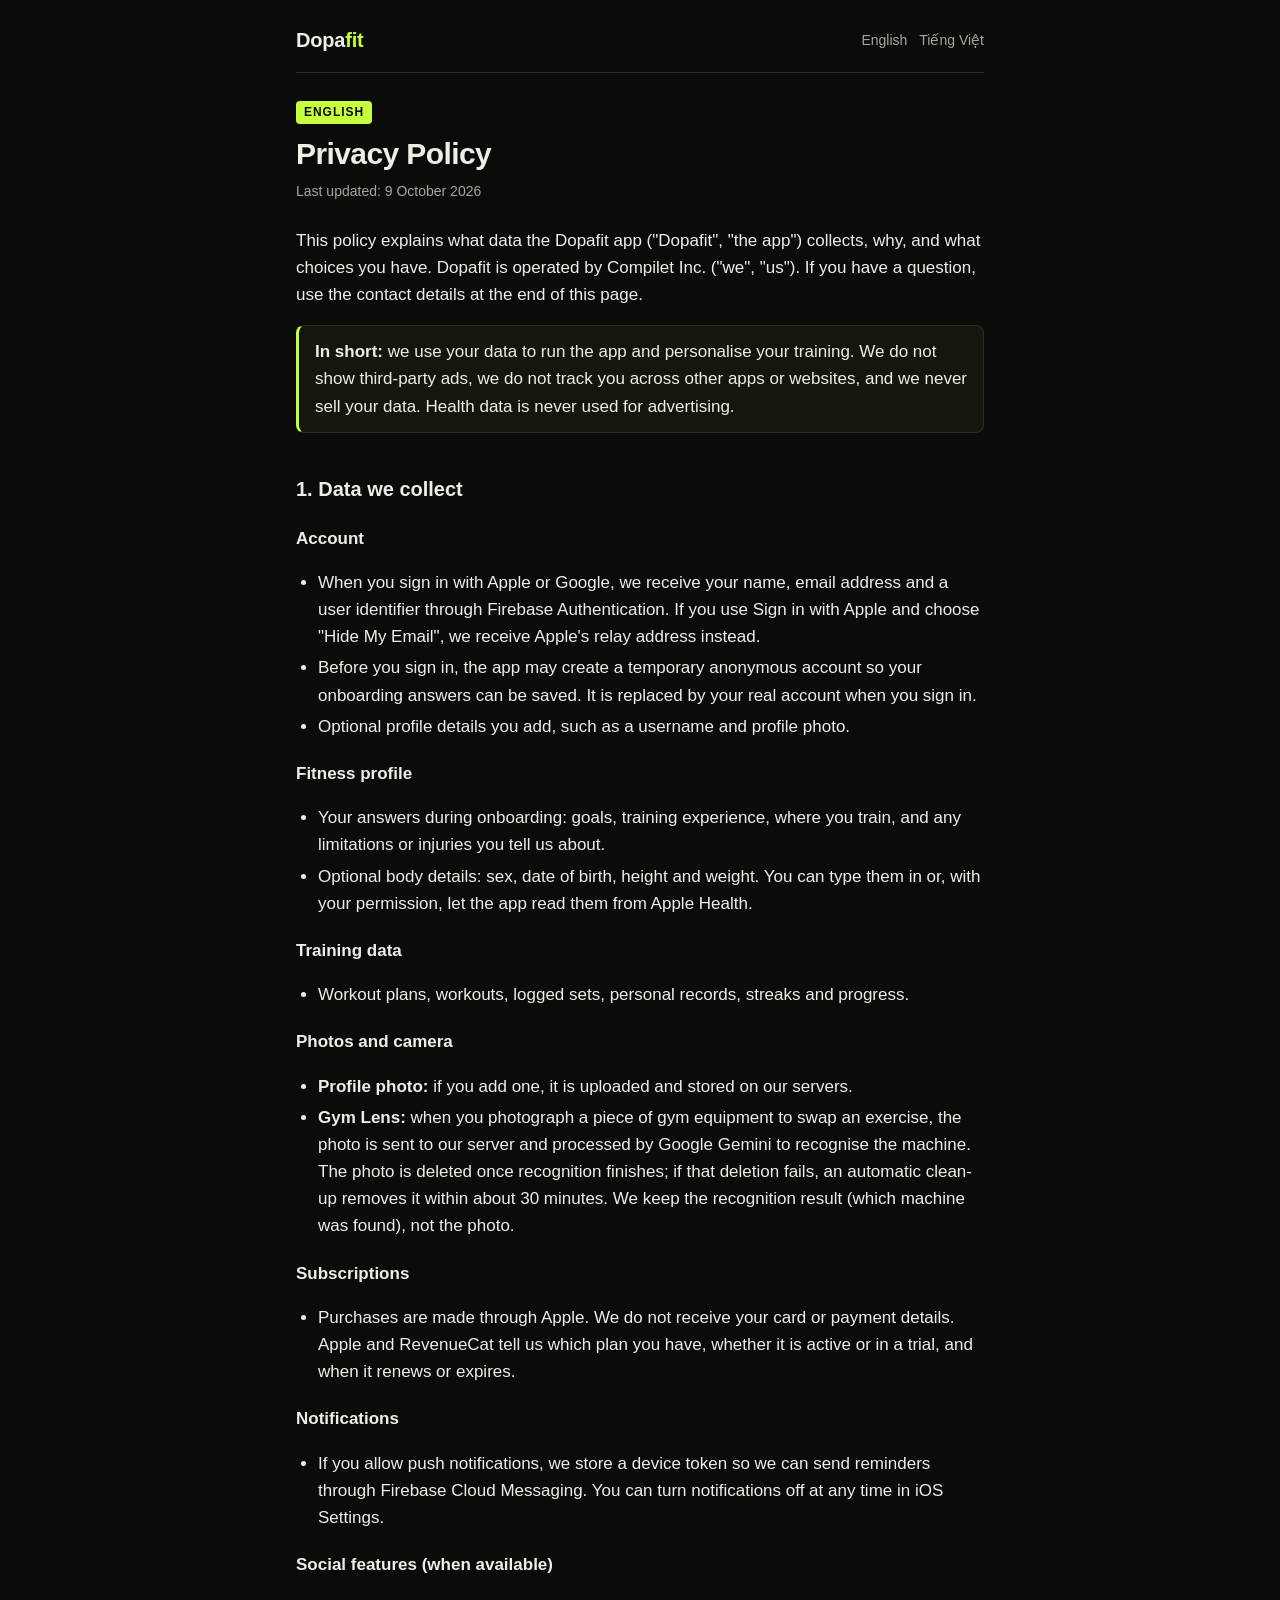
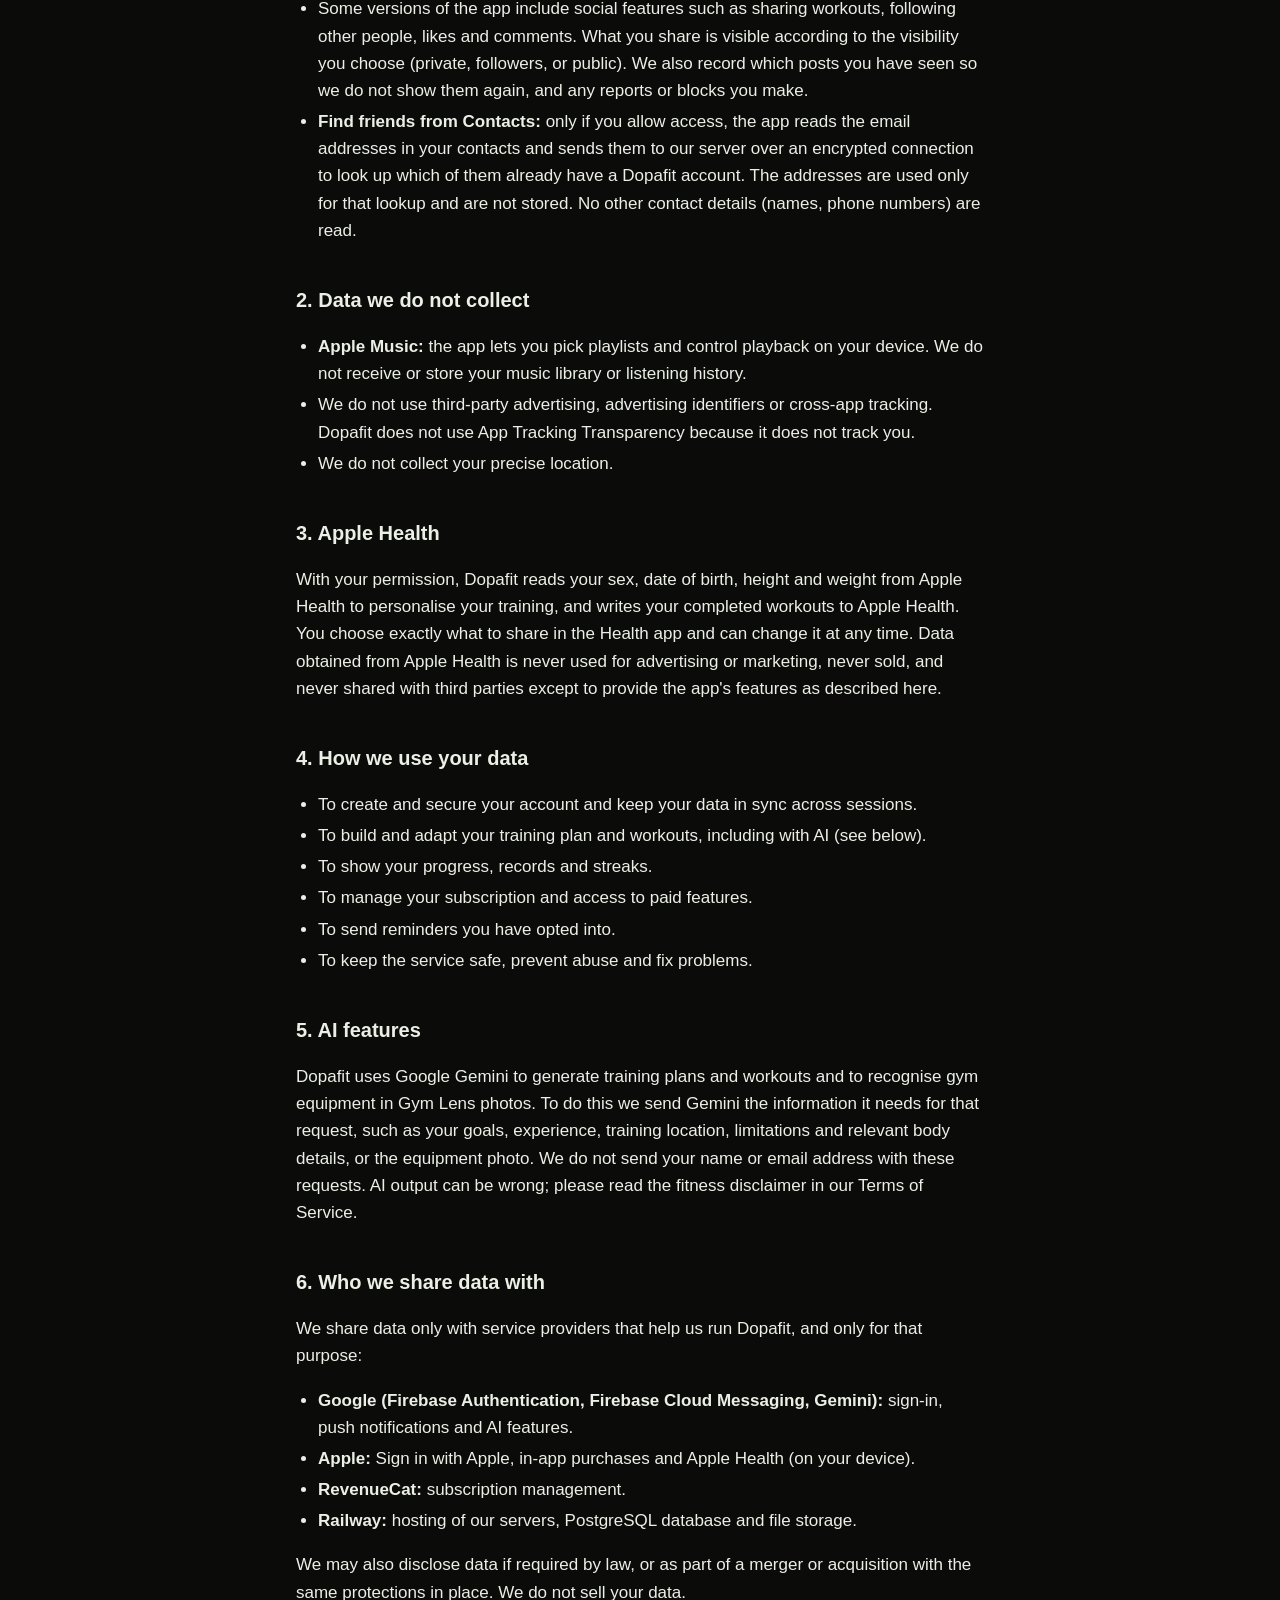
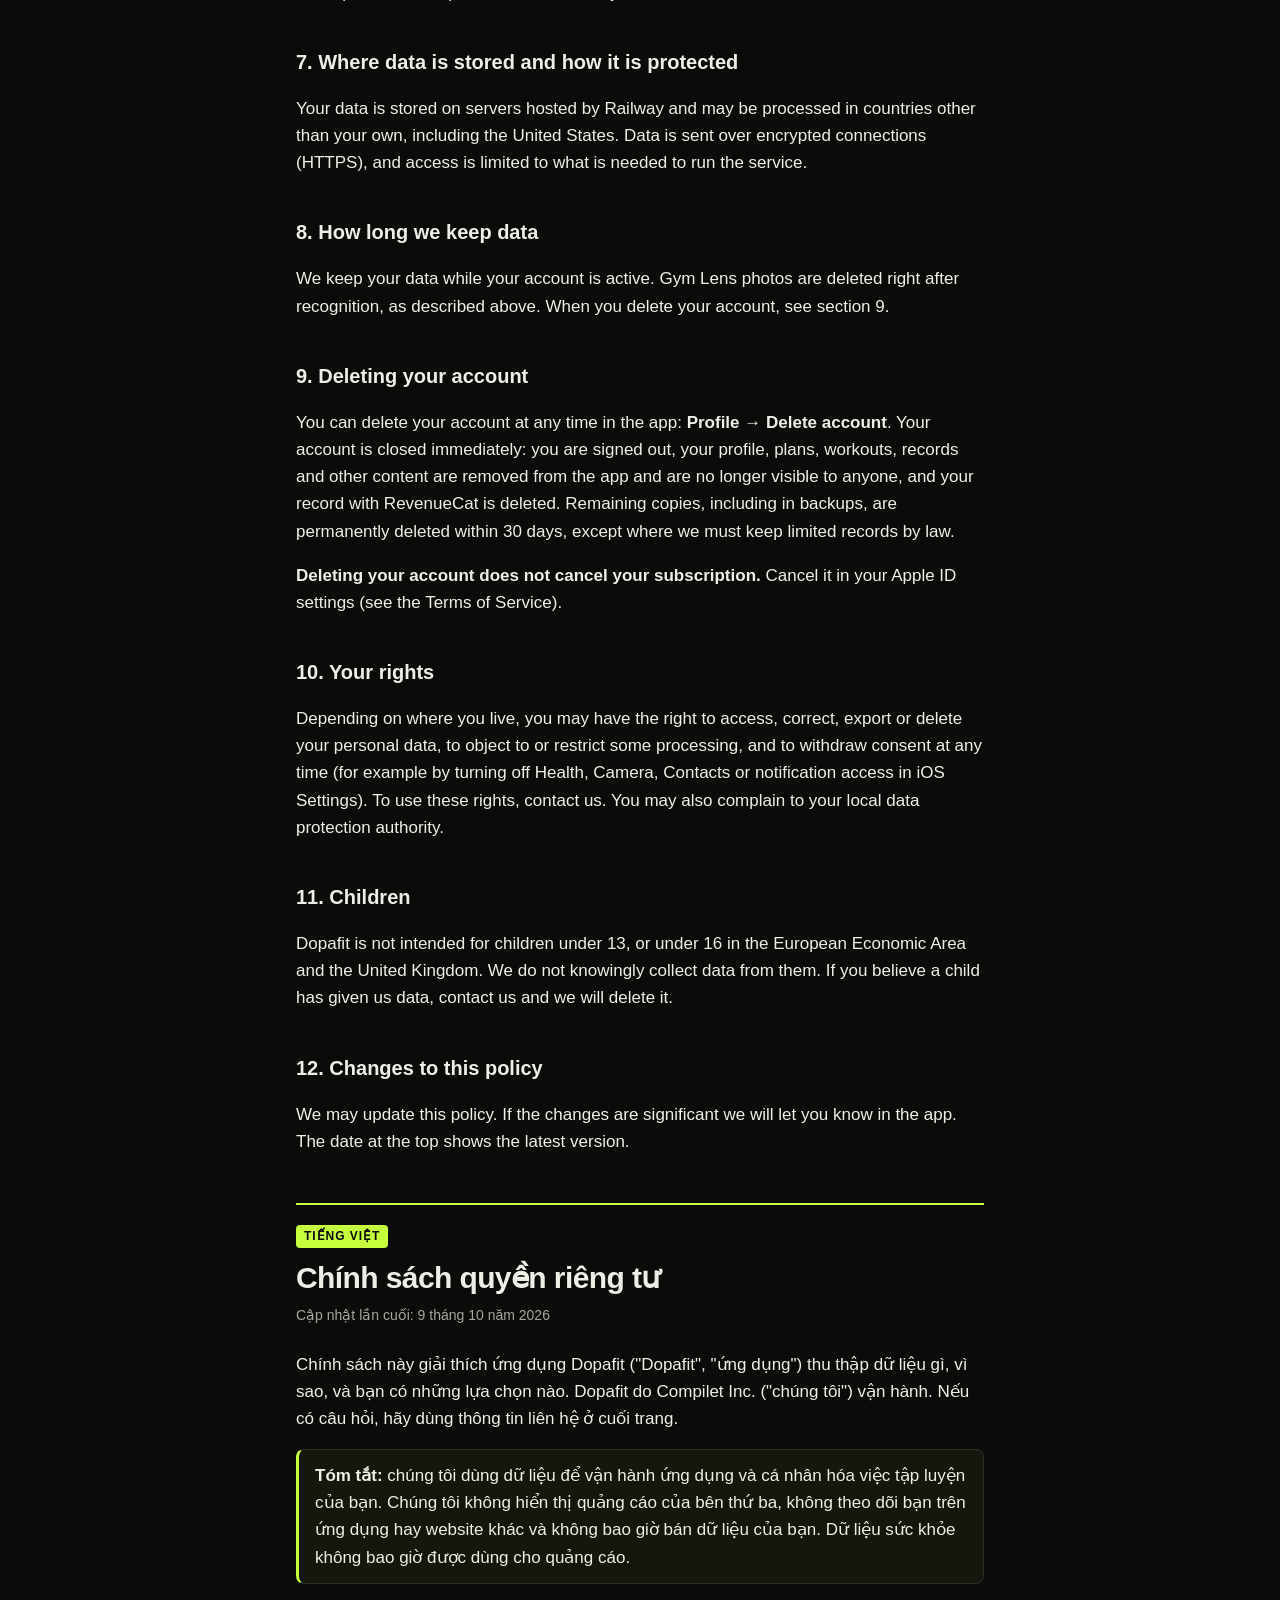
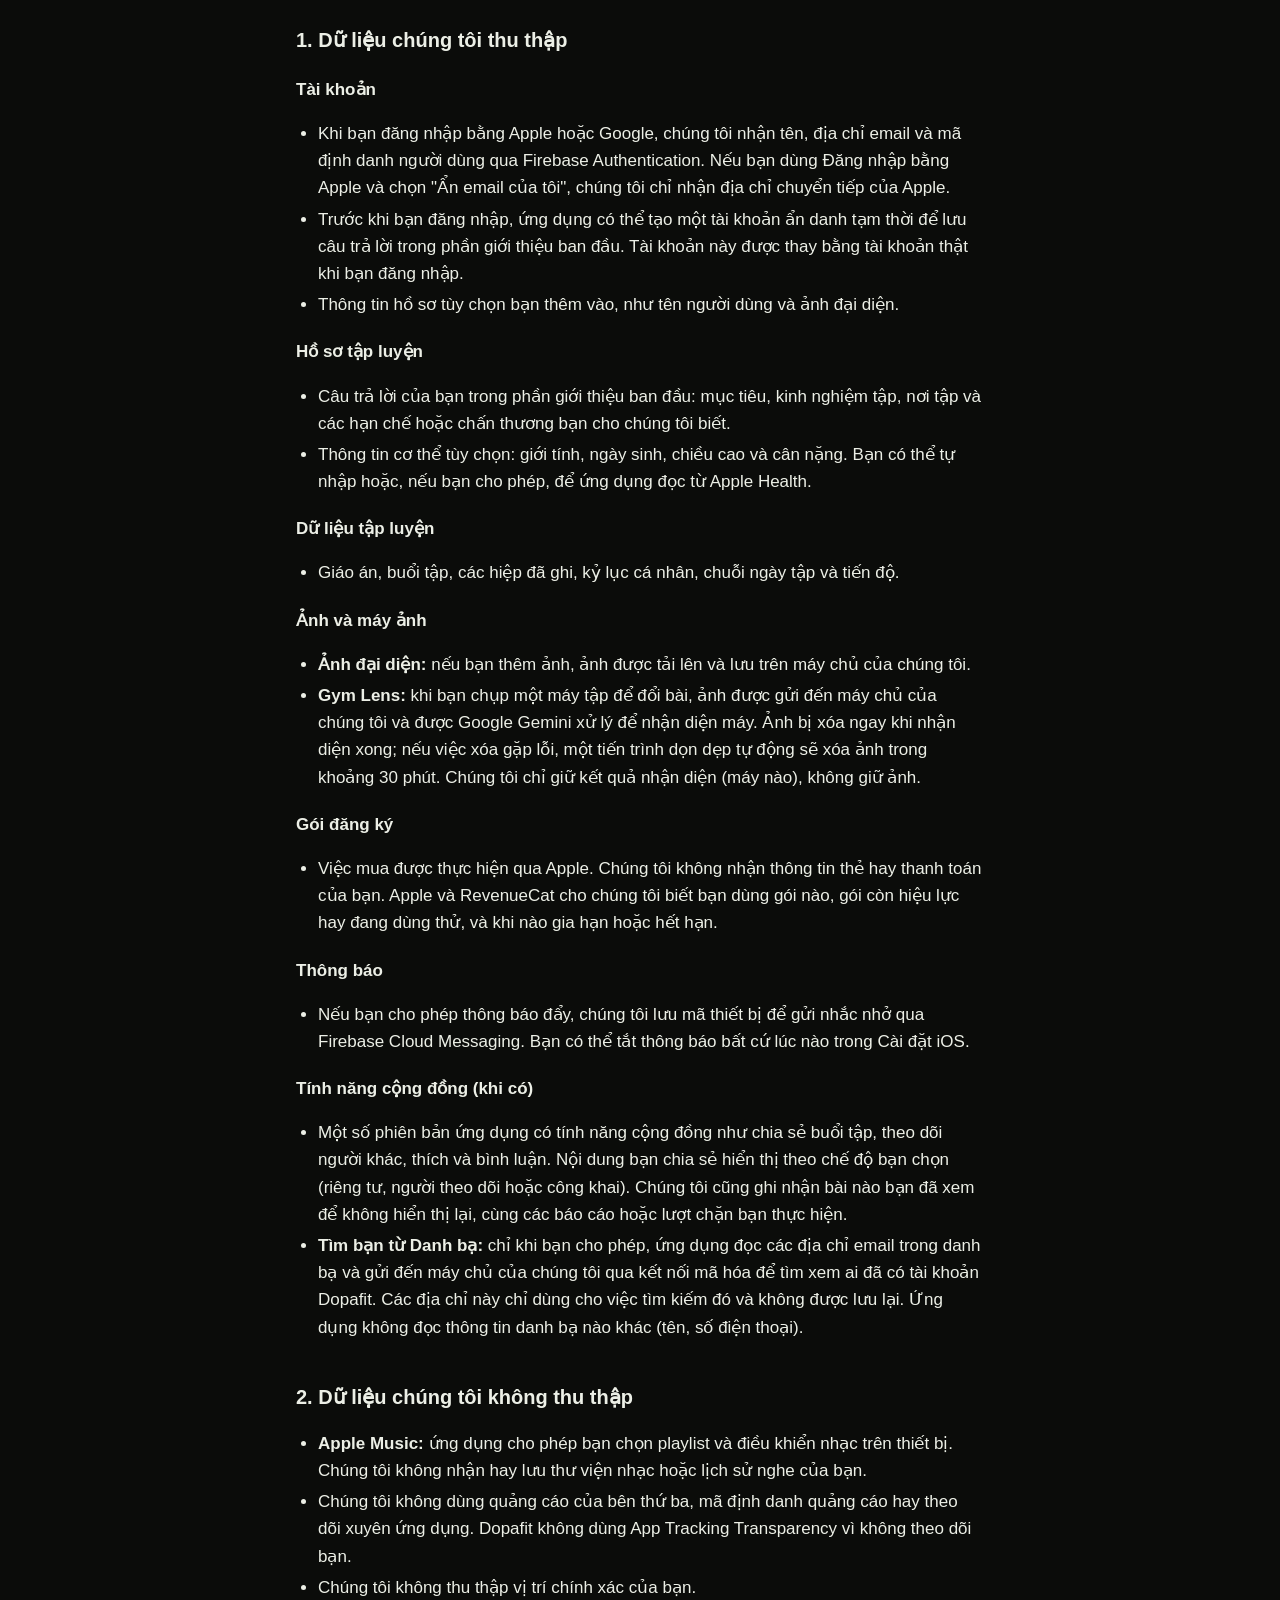
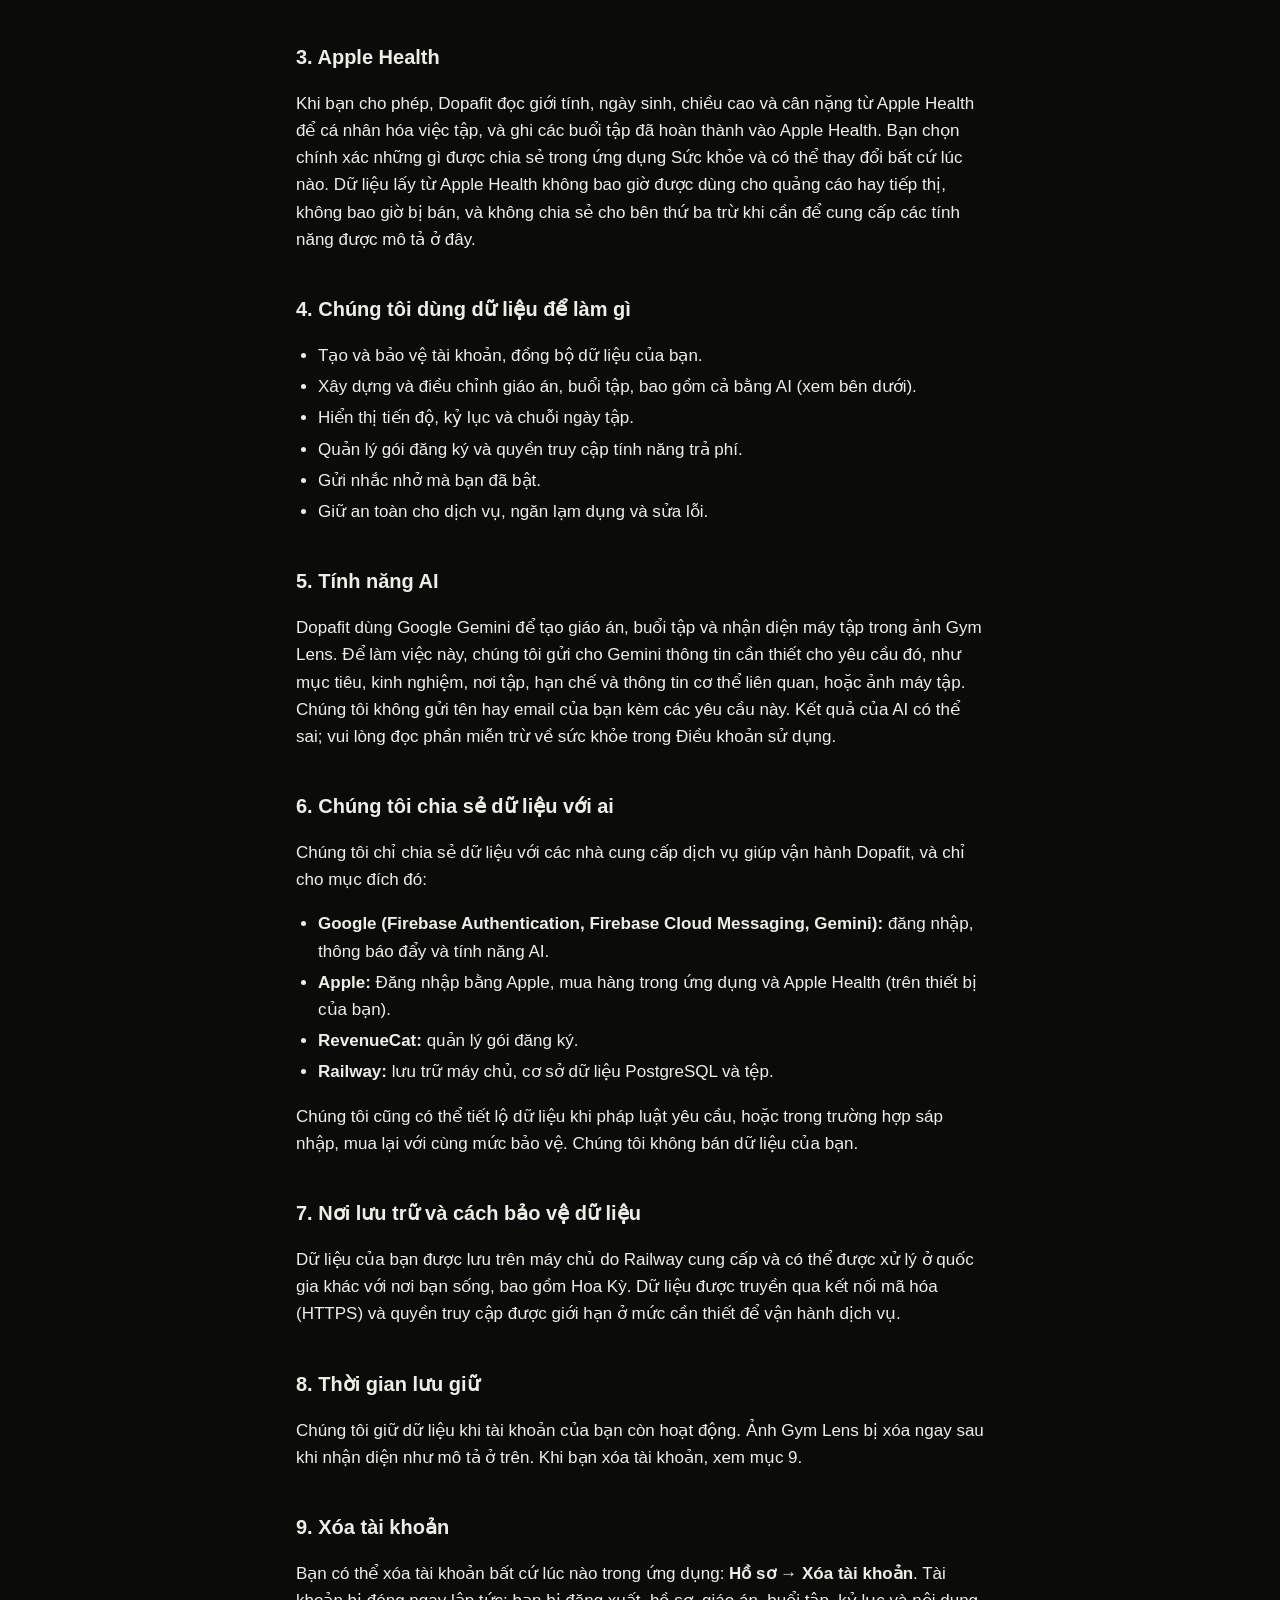
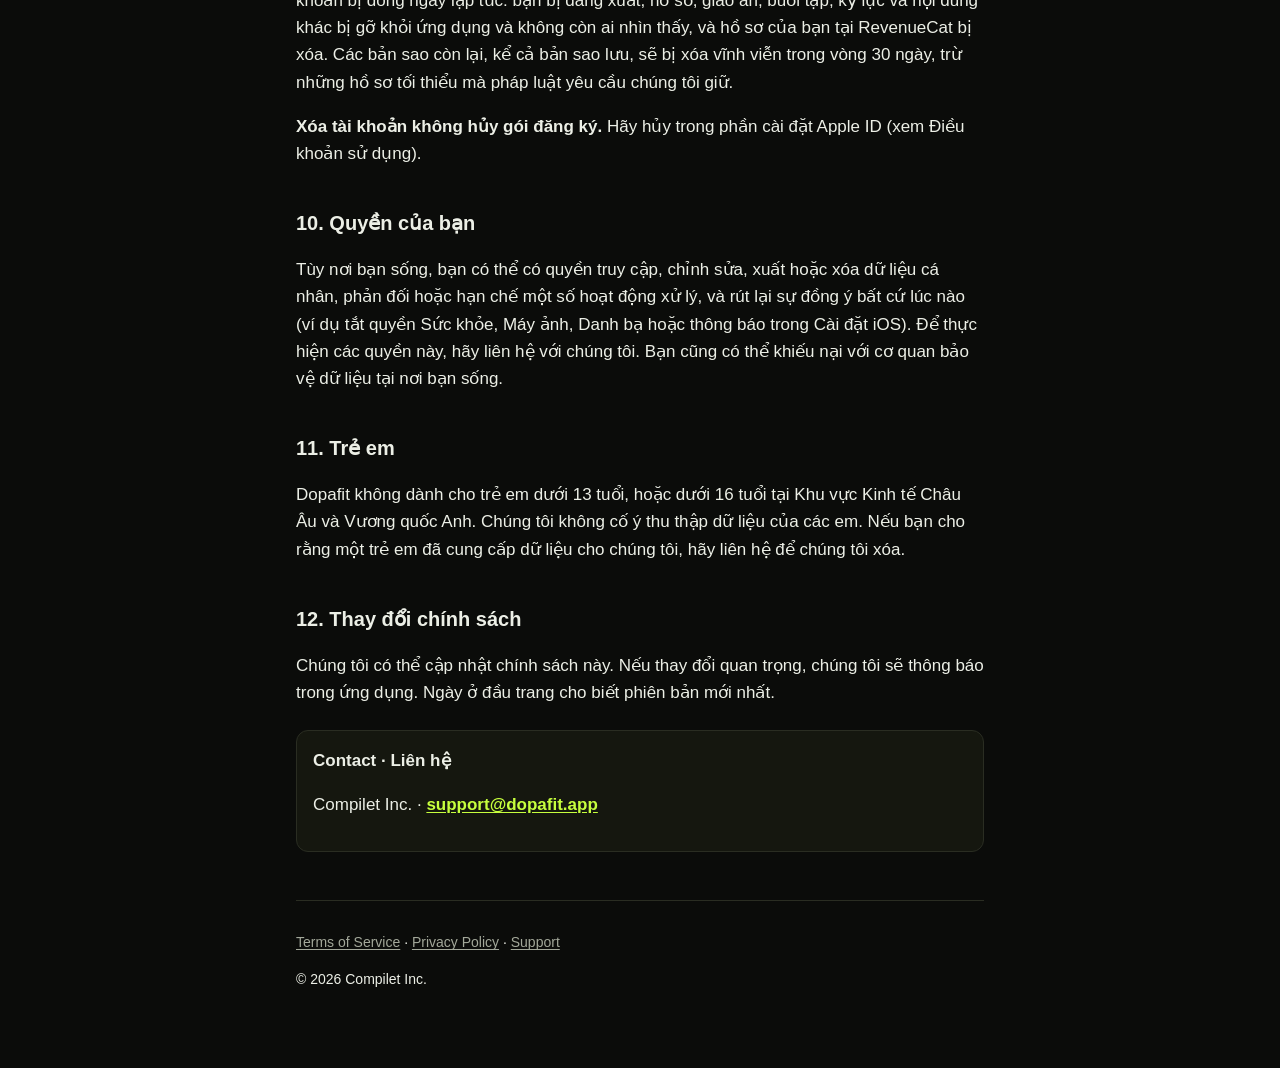
==== privacy/index.html @ 8d984662 "feat: Dopafit terms, privacy and support pages" ====
<!doctype html>
<html lang="en">
<head>
<meta charset="utf-8">
<meta name="viewport" content="width=device-width, initial-scale=1">
<title>Dopafit Privacy Policy</title>
<meta name="description" content="How Dopafit collects, uses and protects your data.">
<link rel="stylesheet" href="../style.css">
</head>
<body>
<div class="wrap">
  <header class="site">
    <a class="brand" href="../">Dopa<span>fit</span></a>
    <nav class="lang"><a href="#en">English</a><a href="#vi">Tiếng Việt</a></nav>
  </header>

  <section class="lang-section" id="en" lang="en">
    <span class="lang-label">English</span>
    <h1>Privacy Policy</h1>
    <p class="updated">Last updated: 9 October 2026</p>

    <p>This policy explains what data the Dopafit app ("Dopafit", "the app") collects, why, and what choices you have. Dopafit is operated by Compilet Inc. ("we", "us"). If you have a question, use the contact details at the end of this page.</p>

    <div class="note"><strong>In short:</strong> we use your data to run the app and personalise your training. We do not show third-party ads, we do not track you across other apps or websites, and we never sell your data. Health data is never used for advertising.</div>

    <h2>1. Data we collect</h2>
    <h3>Account</h3>
    <ul>
      <li>When you sign in with Apple or Google, we receive your name, email address and a user identifier through Firebase Authentication. If you use Sign in with Apple and choose "Hide My Email", we receive Apple's relay address instead.</li>
      <li>Before you sign in, the app may create a temporary anonymous account so your onboarding answers can be saved. It is replaced by your real account when you sign in.</li>
      <li>Optional profile details you add, such as a username and profile photo.</li>
    </ul>

    <h3>Fitness profile</h3>
    <ul>
      <li>Your answers during onboarding: goals, training experience, where you train, and any limitations or injuries you tell us about.</li>
      <li>Optional body details: sex, date of birth, height and weight. You can type them in or, with your permission, let the app read them from Apple Health.</li>
    </ul>

    <h3>Training data</h3>
    <ul>
      <li>Workout plans, workouts, logged sets, personal records, streaks and progress.</li>
    </ul>

    <h3>Photos and camera</h3>
    <ul>
      <li><strong>Profile photo:</strong> if you add one, it is uploaded and stored on our servers.</li>
      <li><strong>Gym Lens:</strong> when you photograph a piece of gym equipment to swap an exercise, the photo is sent to our server and processed by Google Gemini to recognise the machine. The photo is deleted once recognition finishes; if that deletion fails, an automatic clean-up removes it within about 30 minutes. We keep the recognition result (which machine was found), not the photo.</li>
    </ul>

    <h3>Subscriptions</h3>
    <ul>
      <li>Purchases are made through Apple. We do not receive your card or payment details. Apple and RevenueCat tell us which plan you have, whether it is active or in a trial, and when it renews or expires.</li>
    </ul>

    <h3>Notifications</h3>
    <ul>
      <li>If you allow push notifications, we store a device token so we can send reminders through Firebase Cloud Messaging. You can turn notifications off at any time in iOS Settings.</li>
    </ul>

    <h3>Social features (when available)</h3>
    <ul>
      <li>Some versions of the app include social features such as sharing workouts, following other people, likes and comments. What you share is visible according to the visibility you choose (private, followers, or public). We also record which posts you have seen so we do not show them again, and any reports or blocks you make.</li>
      <li><strong>Find friends from Contacts:</strong> only if you allow access, the app reads the email addresses in your contacts and sends them to our server over an encrypted connection to look up which of them already have a Dopafit account. The addresses are used only for that lookup and are not stored. No other contact details (names, phone numbers) are read.</li>
    </ul>

    <h2>2. Data we do not collect</h2>
    <ul>
      <li><strong>Apple Music:</strong> the app lets you pick playlists and control playback on your device. We do not receive or store your music library or listening history.</li>
      <li>We do not use third-party advertising, advertising identifiers or cross-app tracking. Dopafit does not use App Tracking Transparency because it does not track you.</li>
      <li>We do not collect your precise location.</li>
    </ul>

    <h2>3. Apple Health</h2>
    <p>With your permission, Dopafit reads your sex, date of birth, height and weight from Apple Health to personalise your training, and writes your completed workouts to Apple Health. You choose exactly what to share in the Health app and can change it at any time. Data obtained from Apple Health is never used for advertising or marketing, never sold, and never shared with third parties except to provide the app's features as described here.</p>

    <h2>4. How we use your data</h2>
    <ul>
      <li>To create and secure your account and keep your data in sync across sessions.</li>
      <li>To build and adapt your training plan and workouts, including with AI (see below).</li>
      <li>To show your progress, records and streaks.</li>
      <li>To manage your subscription and access to paid features.</li>
      <li>To send reminders you have opted into.</li>
      <li>To keep the service safe, prevent abuse and fix problems.</li>
    </ul>

    <h2>5. AI features</h2>
    <p>Dopafit uses Google Gemini to generate training plans and workouts and to recognise gym equipment in Gym Lens photos. To do this we send Gemini the information it needs for that request, such as your goals, experience, training location, limitations and relevant body details, or the equipment photo. We do not send your name or email address with these requests. AI output can be wrong; please read the fitness disclaimer in our Terms of Service.</p>

    <h2>6. Who we share data with</h2>
    <p>We share data only with service providers that help us run Dopafit, and only for that purpose:</p>
    <ul>
      <li><strong>Google (Firebase Authentication, Firebase Cloud Messaging, Gemini):</strong> sign-in, push notifications and AI features.</li>
      <li><strong>Apple:</strong> Sign in with Apple, in-app purchases and Apple Health (on your device).</li>
      <li><strong>RevenueCat:</strong> subscription management.</li>
      <li><strong>Railway:</strong> hosting of our servers, PostgreSQL database and file storage.</li>
    </ul>
    <p>We may also disclose data if required by law, or as part of a merger or acquisition with the same protections in place. We do not sell your data.</p>

    <h2>7. Where data is stored and how it is protected</h2>
    <p>Your data is stored on servers hosted by Railway and may be processed in countries other than your own, including the United States. Data is sent over encrypted connections (HTTPS), and access is limited to what is needed to run the service.</p>

    <h2>8. How long we keep data</h2>
    <p>We keep your data while your account is active. Gym Lens photos are deleted right after recognition, as described above. When you delete your account, see section 9.</p>

    <h2>9. Deleting your account</h2>
    <p>You can delete your account at any time in the app: <strong>Profile → Delete account</strong>. Your account is closed immediately: you are signed out, your profile, plans, workouts, records and other content are removed from the app and are no longer visible to anyone, and your record with RevenueCat is deleted. Remaining copies, including in backups, are permanently deleted within 30 days, except where we must keep limited records by law.</p>
    <p><strong>Deleting your account does not cancel your subscription.</strong> Cancel it in your Apple ID settings (see the Terms of Service).</p>

    <h2>10. Your rights</h2>
    <p>Depending on where you live, you may have the right to access, correct, export or delete your personal data, to object to or restrict some processing, and to withdraw consent at any time (for example by turning off Health, Camera, Contacts or notification access in iOS Settings). To use these rights, contact us. You may also complain to your local data protection authority.</p>

    <h2>11. Children</h2>
    <p>Dopafit is not intended for children under 13, or under 16 in the European Economic Area and the United Kingdom. We do not knowingly collect data from them. If you believe a child has given us data, contact us and we will delete it.</p>

    <h2>12. Changes to this policy</h2>
    <p>We may update this policy. If the changes are significant we will let you know in the app. The date at the top shows the latest version.</p>
  </section>

  <section class="lang-section" id="vi" lang="vi">
    <span class="lang-label">Tiếng Việt</span>
    <h1>Chính sách quyền riêng tư</h1>
    <p class="updated">Cập nhật lần cuối: 9 tháng 10 năm 2026</p>

    <p>Chính sách này giải thích ứng dụng Dopafit ("Dopafit", "ứng dụng") thu thập dữ liệu gì, vì sao, và bạn có những lựa chọn nào. Dopafit do Compilet Inc. ("chúng tôi") vận hành. Nếu có câu hỏi, hãy dùng thông tin liên hệ ở cuối trang.</p>

    <div class="note"><strong>Tóm tắt:</strong> chúng tôi dùng dữ liệu để vận hành ứng dụng và cá nhân hóa việc tập luyện của bạn. Chúng tôi không hiển thị quảng cáo của bên thứ ba, không theo dõi bạn trên ứng dụng hay website khác và không bao giờ bán dữ liệu của bạn. Dữ liệu sức khỏe không bao giờ được dùng cho quảng cáo.</div>

    <h2>1. Dữ liệu chúng tôi thu thập</h2>
    <h3>Tài khoản</h3>
    <ul>
      <li>Khi bạn đăng nhập bằng Apple hoặc Google, chúng tôi nhận tên, địa chỉ email và mã định danh người dùng qua Firebase Authentication. Nếu bạn dùng Đăng nhập bằng Apple và chọn "Ẩn email của tôi", chúng tôi chỉ nhận địa chỉ chuyển tiếp của Apple.</li>
      <li>Trước khi bạn đăng nhập, ứng dụng có thể tạo một tài khoản ẩn danh tạm thời để lưu câu trả lời trong phần giới thiệu ban đầu. Tài khoản này được thay bằng tài khoản thật khi bạn đăng nhập.</li>
      <li>Thông tin hồ sơ tùy chọn bạn thêm vào, như tên người dùng và ảnh đại diện.</li>
    </ul>

    <h3>Hồ sơ tập luyện</h3>
    <ul>
      <li>Câu trả lời của bạn trong phần giới thiệu ban đầu: mục tiêu, kinh nghiệm tập, nơi tập và các hạn chế hoặc chấn thương bạn cho chúng tôi biết.</li>
      <li>Thông tin cơ thể tùy chọn: giới tính, ngày sinh, chiều cao và cân nặng. Bạn có thể tự nhập hoặc, nếu bạn cho phép, để ứng dụng đọc từ Apple Health.</li>
    </ul>

    <h3>Dữ liệu tập luyện</h3>
    <ul>
      <li>Giáo án, buổi tập, các hiệp đã ghi, kỷ lục cá nhân, chuỗi ngày tập và tiến độ.</li>
    </ul>

    <h3>Ảnh và máy ảnh</h3>
    <ul>
      <li><strong>Ảnh đại diện:</strong> nếu bạn thêm ảnh, ảnh được tải lên và lưu trên máy chủ của chúng tôi.</li>
      <li><strong>Gym Lens:</strong> khi bạn chụp một máy tập để đổi bài, ảnh được gửi đến máy chủ của chúng tôi và được Google Gemini xử lý để nhận diện máy. Ảnh bị xóa ngay khi nhận diện xong; nếu việc xóa gặp lỗi, một tiến trình dọn dẹp tự động sẽ xóa ảnh trong khoảng 30 phút. Chúng tôi chỉ giữ kết quả nhận diện (máy nào), không giữ ảnh.</li>
    </ul>

    <h3>Gói đăng ký</h3>
    <ul>
      <li>Việc mua được thực hiện qua Apple. Chúng tôi không nhận thông tin thẻ hay thanh toán của bạn. Apple và RevenueCat cho chúng tôi biết bạn dùng gói nào, gói còn hiệu lực hay đang dùng thử, và khi nào gia hạn hoặc hết hạn.</li>
    </ul>

    <h3>Thông báo</h3>
    <ul>
      <li>Nếu bạn cho phép thông báo đẩy, chúng tôi lưu mã thiết bị để gửi nhắc nhở qua Firebase Cloud Messaging. Bạn có thể tắt thông báo bất cứ lúc nào trong Cài đặt iOS.</li>
    </ul>

    <h3>Tính năng cộng đồng (khi có)</h3>
    <ul>
      <li>Một số phiên bản ứng dụng có tính năng cộng đồng như chia sẻ buổi tập, theo dõi người khác, thích và bình luận. Nội dung bạn chia sẻ hiển thị theo chế độ bạn chọn (riêng tư, người theo dõi hoặc công khai). Chúng tôi cũng ghi nhận bài nào bạn đã xem để không hiển thị lại, cùng các báo cáo hoặc lượt chặn bạn thực hiện.</li>
      <li><strong>Tìm bạn từ Danh bạ:</strong> chỉ khi bạn cho phép, ứng dụng đọc các địa chỉ email trong danh bạ và gửi đến máy chủ của chúng tôi qua kết nối mã hóa để tìm xem ai đã có tài khoản Dopafit. Các địa chỉ này chỉ dùng cho việc tìm kiếm đó và không được lưu lại. Ứng dụng không đọc thông tin danh bạ nào khác (tên, số điện thoại).</li>
    </ul>

    <h2>2. Dữ liệu chúng tôi không thu thập</h2>
    <ul>
      <li><strong>Apple Music:</strong> ứng dụng cho phép bạn chọn playlist và điều khiển nhạc trên thiết bị. Chúng tôi không nhận hay lưu thư viện nhạc hoặc lịch sử nghe của bạn.</li>
      <li>Chúng tôi không dùng quảng cáo của bên thứ ba, mã định danh quảng cáo hay theo dõi xuyên ứng dụng. Dopafit không dùng App Tracking Transparency vì không theo dõi bạn.</li>
      <li>Chúng tôi không thu thập vị trí chính xác của bạn.</li>
    </ul>

    <h2>3. Apple Health</h2>
    <p>Khi bạn cho phép, Dopafit đọc giới tính, ngày sinh, chiều cao và cân nặng từ Apple Health để cá nhân hóa việc tập, và ghi các buổi tập đã hoàn thành vào Apple Health. Bạn chọn chính xác những gì được chia sẻ trong ứng dụng Sức khỏe và có thể thay đổi bất cứ lúc nào. Dữ liệu lấy từ Apple Health không bao giờ được dùng cho quảng cáo hay tiếp thị, không bao giờ bị bán, và không chia sẻ cho bên thứ ba trừ khi cần để cung cấp các tính năng được mô tả ở đây.</p>

    <h2>4. Chúng tôi dùng dữ liệu để làm gì</h2>
    <ul>
      <li>Tạo và bảo vệ tài khoản, đồng bộ dữ liệu của bạn.</li>
      <li>Xây dựng và điều chỉnh giáo án, buổi tập, bao gồm cả bằng AI (xem bên dưới).</li>
      <li>Hiển thị tiến độ, kỷ lục và chuỗi ngày tập.</li>
      <li>Quản lý gói đăng ký và quyền truy cập tính năng trả phí.</li>
      <li>Gửi nhắc nhở mà bạn đã bật.</li>
      <li>Giữ an toàn cho dịch vụ, ngăn lạm dụng và sửa lỗi.</li>
    </ul>

    <h2>5. Tính năng AI</h2>
    <p>Dopafit dùng Google Gemini để tạo giáo án, buổi tập và nhận diện máy tập trong ảnh Gym Lens. Để làm việc này, chúng tôi gửi cho Gemini thông tin cần thiết cho yêu cầu đó, như mục tiêu, kinh nghiệm, nơi tập, hạn chế và thông tin cơ thể liên quan, hoặc ảnh máy tập. Chúng tôi không gửi tên hay email của bạn kèm các yêu cầu này. Kết quả của AI có thể sai; vui lòng đọc phần miễn trừ về sức khỏe trong Điều khoản sử dụng.</p>

    <h2>6. Chúng tôi chia sẻ dữ liệu với ai</h2>
    <p>Chúng tôi chỉ chia sẻ dữ liệu với các nhà cung cấp dịch vụ giúp vận hành Dopafit, và chỉ cho mục đích đó:</p>
    <ul>
      <li><strong>Google (Firebase Authentication, Firebase Cloud Messaging, Gemini):</strong> đăng nhập, thông báo đẩy và tính năng AI.</li>
      <li><strong>Apple:</strong> Đăng nhập bằng Apple, mua hàng trong ứng dụng và Apple Health (trên thiết bị của bạn).</li>
      <li><strong>RevenueCat:</strong> quản lý gói đăng ký.</li>
      <li><strong>Railway:</strong> lưu trữ máy chủ, cơ sở dữ liệu PostgreSQL và tệp.</li>
    </ul>
    <p>Chúng tôi cũng có thể tiết lộ dữ liệu khi pháp luật yêu cầu, hoặc trong trường hợp sáp nhập, mua lại với cùng mức bảo vệ. Chúng tôi không bán dữ liệu của bạn.</p>

    <h2>7. Nơi lưu trữ và cách bảo vệ dữ liệu</h2>
    <p>Dữ liệu của bạn được lưu trên máy chủ do Railway cung cấp và có thể được xử lý ở quốc gia khác với nơi bạn sống, bao gồm Hoa Kỳ. Dữ liệu được truyền qua kết nối mã hóa (HTTPS) và quyền truy cập được giới hạn ở mức cần thiết để vận hành dịch vụ.</p>

    <h2>8. Thời gian lưu giữ</h2>
    <p>Chúng tôi giữ dữ liệu khi tài khoản của bạn còn hoạt động. Ảnh Gym Lens bị xóa ngay sau khi nhận diện như mô tả ở trên. Khi bạn xóa tài khoản, xem mục 9.</p>

    <h2>9. Xóa tài khoản</h2>
    <p>Bạn có thể xóa tài khoản bất cứ lúc nào trong ứng dụng: <strong>Hồ sơ → Xóa tài khoản</strong>. Tài khoản bị đóng ngay lập tức: bạn bị đăng xuất, hồ sơ, giáo án, buổi tập, kỷ lục và nội dung khác bị gỡ khỏi ứng dụng và không còn ai nhìn thấy, và hồ sơ của bạn tại RevenueCat bị xóa. Các bản sao còn lại, kể cả bản sao lưu, sẽ bị xóa vĩnh viễn trong vòng 30 ngày, trừ những hồ sơ tối thiểu mà pháp luật yêu cầu chúng tôi giữ.</p>
    <p><strong>Xóa tài khoản không hủy gói đăng ký.</strong> Hãy hủy trong phần cài đặt Apple ID (xem Điều khoản sử dụng).</p>

    <h2>10. Quyền của bạn</h2>
    <p>Tùy nơi bạn sống, bạn có thể có quyền truy cập, chỉnh sửa, xuất hoặc xóa dữ liệu cá nhân, phản đối hoặc hạn chế một số hoạt động xử lý, và rút lại sự đồng ý bất cứ lúc nào (ví dụ tắt quyền Sức khỏe, Máy ảnh, Danh bạ hoặc thông báo trong Cài đặt iOS). Để thực hiện các quyền này, hãy liên hệ với chúng tôi. Bạn cũng có thể khiếu nại với cơ quan bảo vệ dữ liệu tại nơi bạn sống.</p>

    <h2>11. Trẻ em</h2>
    <p>Dopafit không dành cho trẻ em dưới 13 tuổi, hoặc dưới 16 tuổi tại Khu vực Kinh tế Châu Âu và Vương quốc Anh. Chúng tôi không cố ý thu thập dữ liệu của các em. Nếu bạn cho rằng một trẻ em đã cung cấp dữ liệu cho chúng tôi, hãy liên hệ để chúng tôi xóa.</p>

    <h2>12. Thay đổi chính sách</h2>
    <p>Chúng tôi có thể cập nhật chính sách này. Nếu thay đổi quan trọng, chúng tôi sẽ thông báo trong ứng dụng. Ngày ở đầu trang cho biết phiên bản mới nhất.</p>
  </section>

  <div class="contact" id="contact">
    <strong>Contact · Liên hệ</strong>
    <p>Compilet Inc. · <a href="mailto:support@dopafit.app">support@dopafit.app</a></p>
  </div>

  <footer class="site">
    <p><a href="../terms/">Terms of Service</a> · <a href="../privacy/">Privacy Policy</a> · <a href="../support/">Support</a></p>
    <p>© 2026 Compilet Inc.</p>
  </footer>
</div>
</body>
</html>
---- style.css ----
:root {
  --bg: #0b0c0a;
  --surface: #15170f;
  --text: #ecefe6;
  --muted: #a3a89a;
  --line: #2a2d22;
  --accent: #c6ff3d;
  --link: #d8ff7a;
  color-scheme: dark;
}

* { box-sizing: border-box; }

html { -webkit-text-size-adjust: 100%; }

body {
  margin: 0;
  background: var(--bg);
  color: var(--text);
  font-family: -apple-system, BlinkMacSystemFont, "SF Pro Text", "Segoe UI", Roboto, "Helvetica Neue", Arial, sans-serif;
  font-size: 17px;
  line-height: 1.6;
}

.wrap {
  max-width: 720px;
  margin: 0 auto;
  padding: 24px 16px 64px;
}

header.site {
  display: flex;
  align-items: center;
  justify-content: space-between;
  gap: 12px;
  padding-bottom: 16px;
  border-bottom: 1px solid var(--line);
  margin-bottom: 24px;
}

.brand {
  font-weight: 800;
  font-size: 20px;
  letter-spacing: -0.01em;
  color: var(--text);
  text-decoration: none;
}

.brand span { color: var(--accent); }

nav.lang a {
  color: var(--muted);
  text-decoration: none;
  font-size: 14px;
  margin-left: 12px;
}

nav.lang a:hover { color: var(--accent); }

h1 {
  font-size: 30px;
  line-height: 1.2;
  margin: 0 0 8px;
  letter-spacing: -0.02em;
}

h2 {
  font-size: 20px;
  margin: 32px 0 8px;
  padding-top: 8px;
}

h3 { font-size: 17px; margin: 20px 0 4px; }

p, li { color: var(--text); }

ul { padding-left: 22px; }

li { margin: 4px 0; }

a { color: var(--link); text-underline-offset: 2px; }

.updated { color: var(--muted); font-size: 14px; margin: 0 0 24px; }

.lang-section {
  border-top: 2px solid var(--accent);
  margin-top: 48px;
  padding-top: 16px;
}

.lang-section:first-of-type { border-top: 0; margin-top: 0; padding-top: 0; }

.lang-label {
  display: inline-block;
  font-size: 12px;
  font-weight: 700;
  letter-spacing: 0.08em;
  text-transform: uppercase;
  color: var(--bg);
  background: var(--accent);
  border-radius: 4px;
  padding: 2px 8px;
  margin-bottom: 12px;
}

.note {
  background: var(--surface);
  border: 1px solid var(--line);
  border-left: 3px solid var(--accent);
  border-radius: 8px;
  padding: 12px 16px;
  margin: 16px 0;
}

.cards { list-style: none; padding: 0; margin: 24px 0; }

.cards li { margin: 0 0 12px; }

.cards a {
  display: block;
  padding: 16px;
  background: var(--surface);
  border: 1px solid var(--line);
  border-radius: 12px;
  color: var(--text);
  text-decoration: none;
}

.cards a:hover { border-color: var(--accent); }

.cards strong { display: block; font-size: 18px; color: var(--accent); }

.cards small { color: var(--muted); font-size: 14px; }

footer.site {
  margin-top: 48px;
  padding-top: 16px;
  border-top: 1px solid var(--line);
  color: var(--muted);
  font-size: 14px;
}

footer.site a { color: var(--muted); }

.contact {
  background: var(--surface);
  border: 1px solid var(--line);
  border-radius: 12px;
  padding: 16px;
  margin: 24px 0 0;
}

.contact a { color: var(--accent); font-weight: 600; word-break: break-all; }
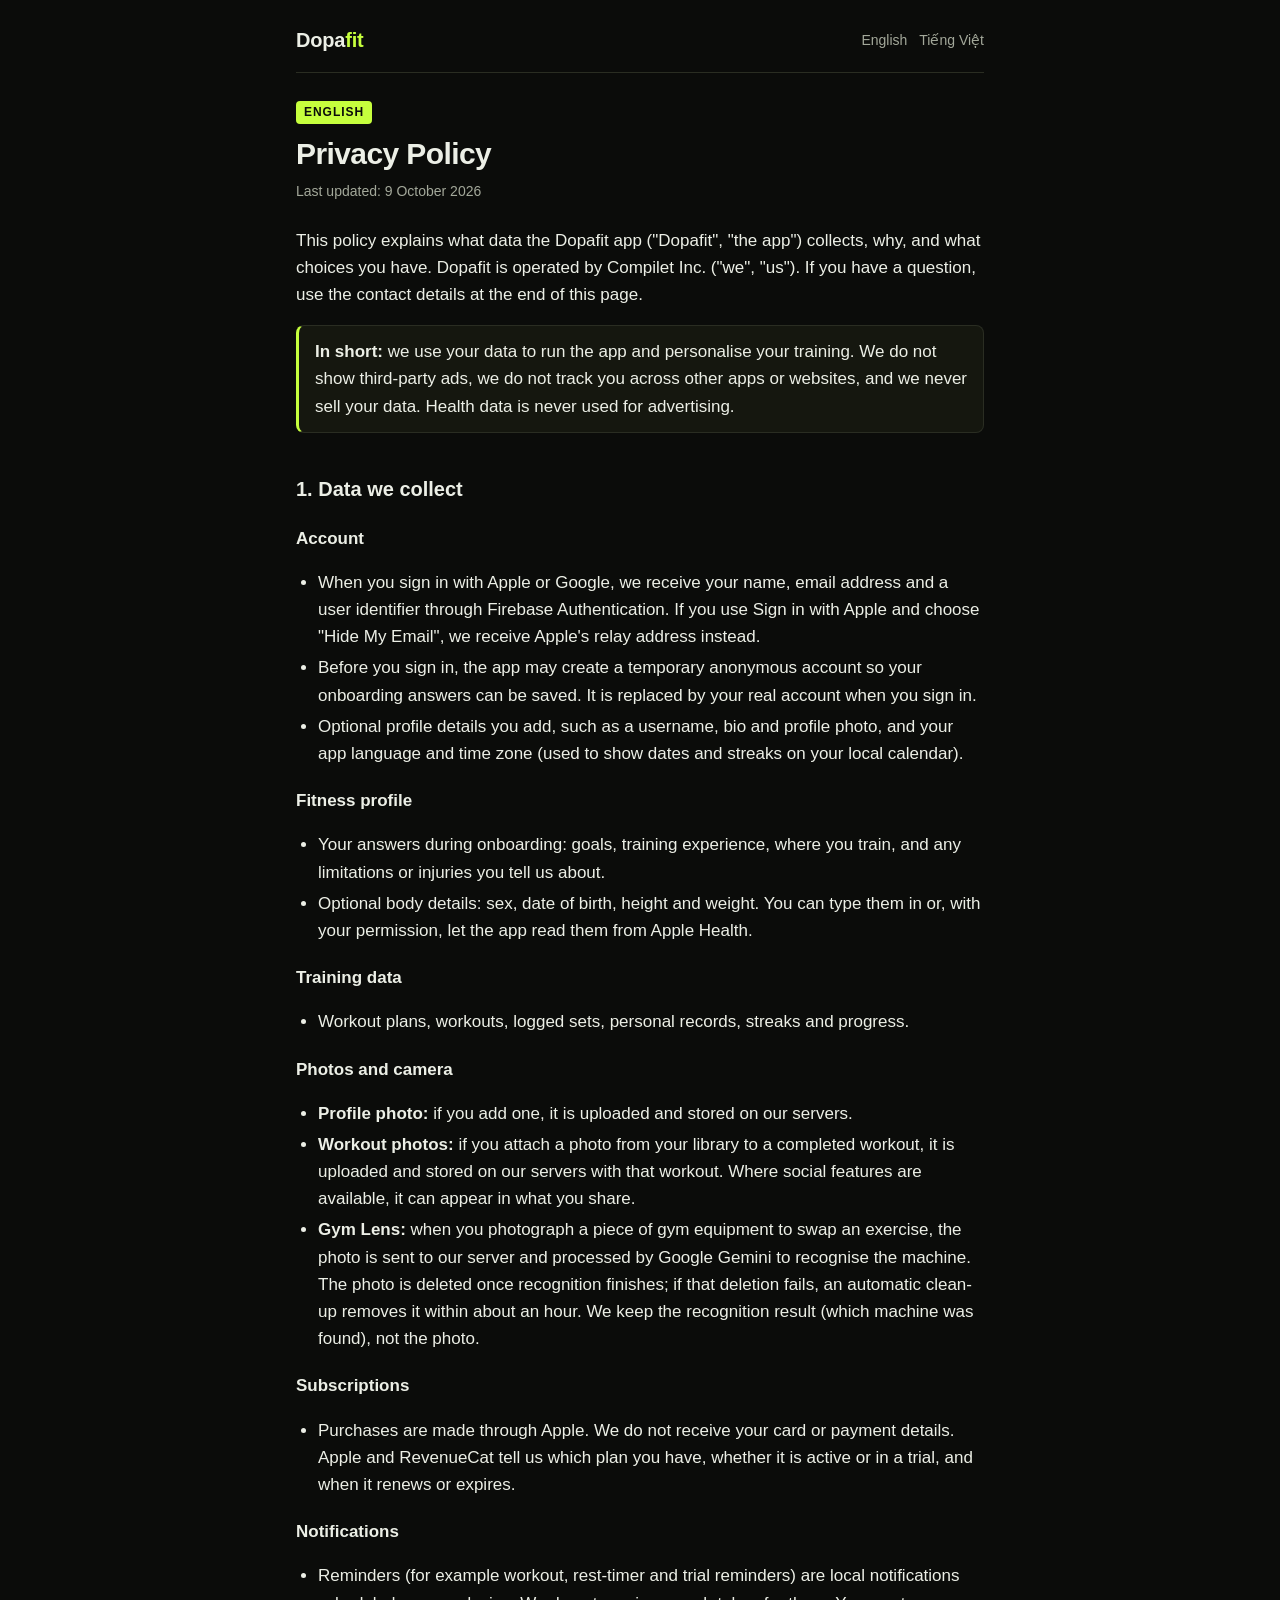
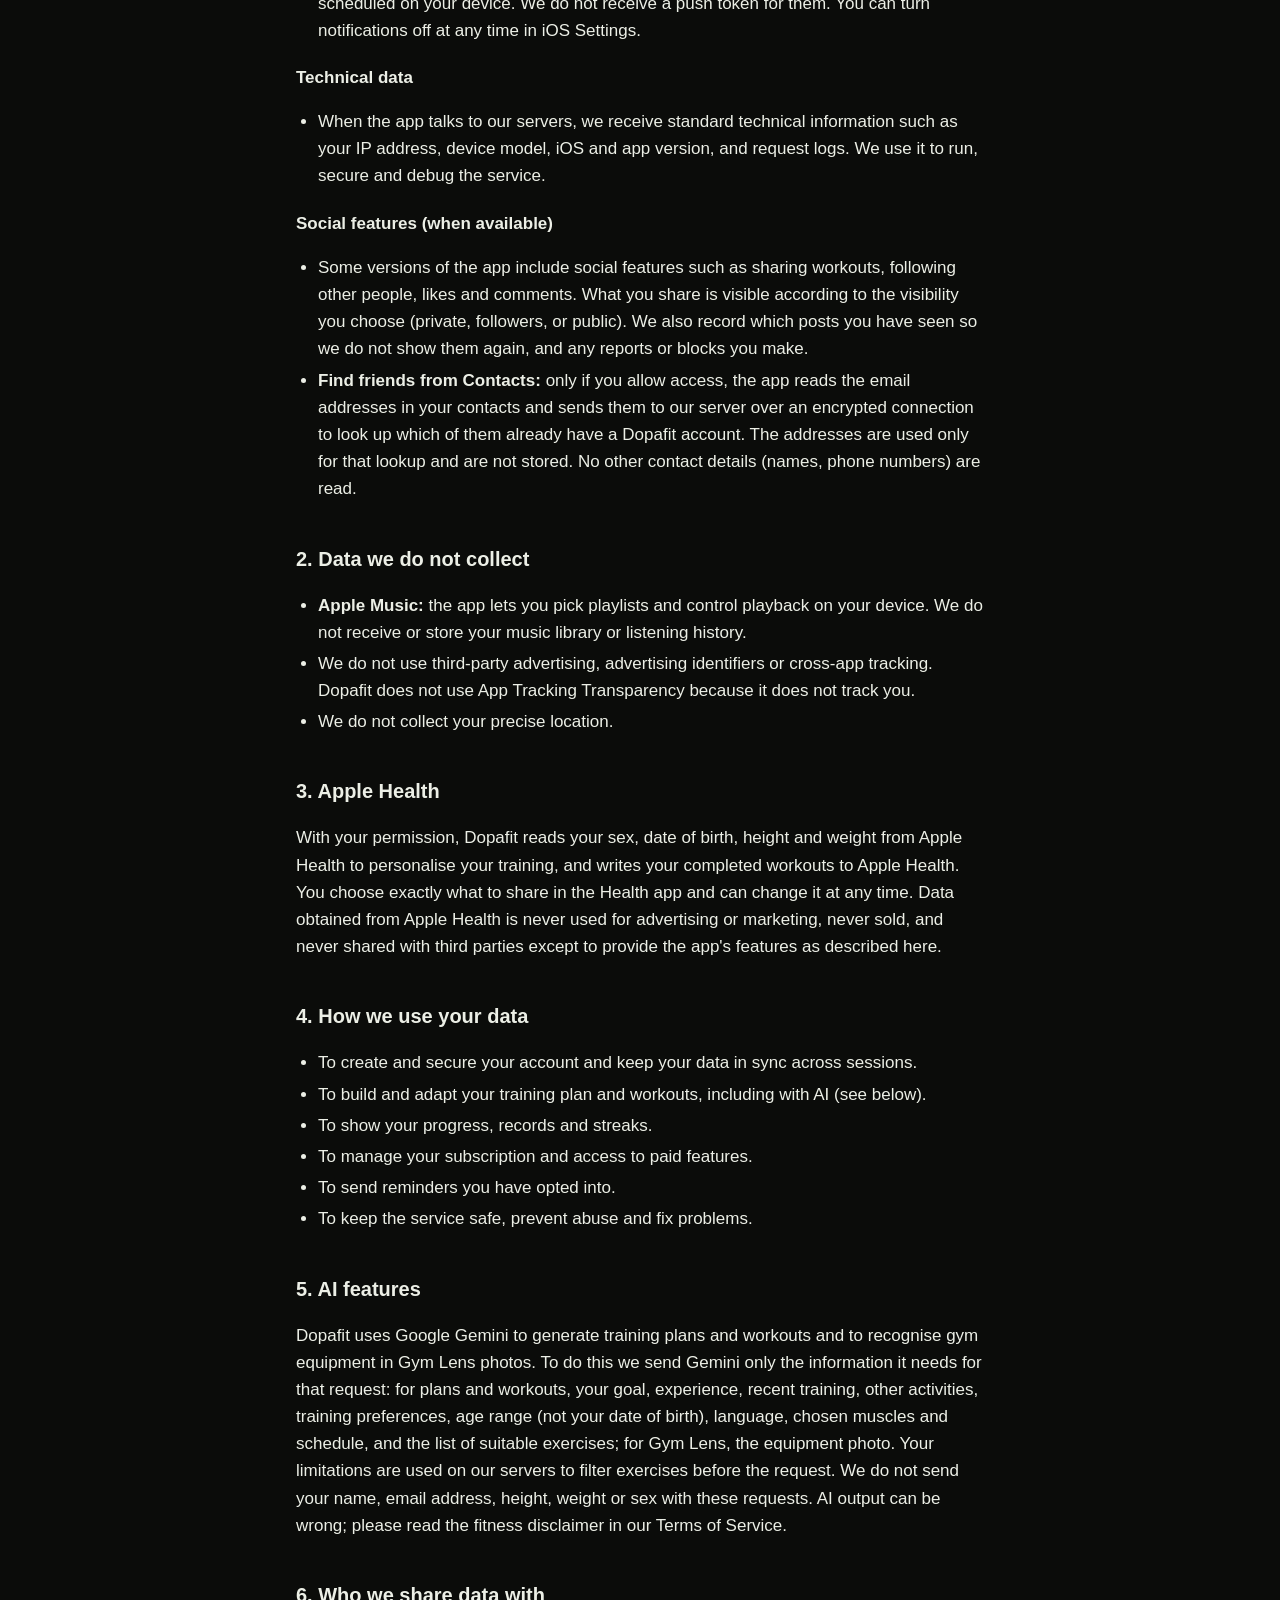
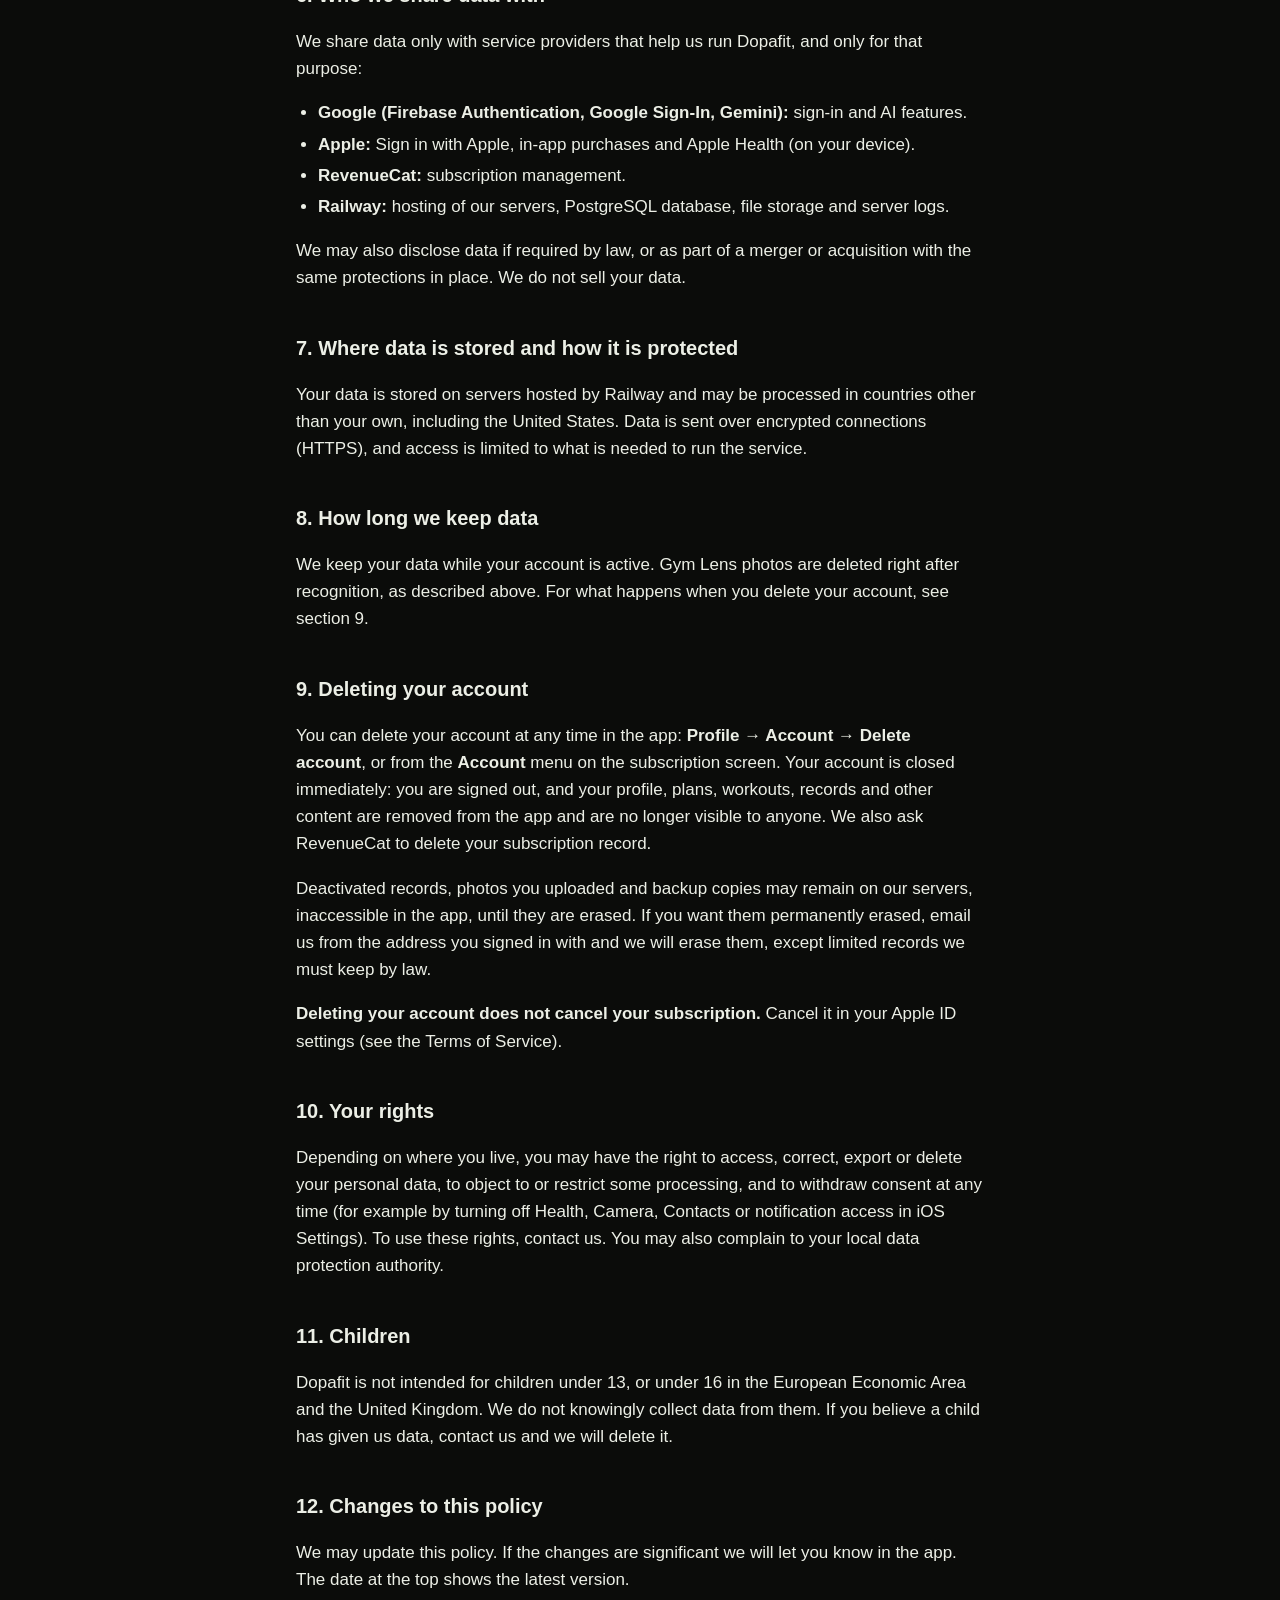
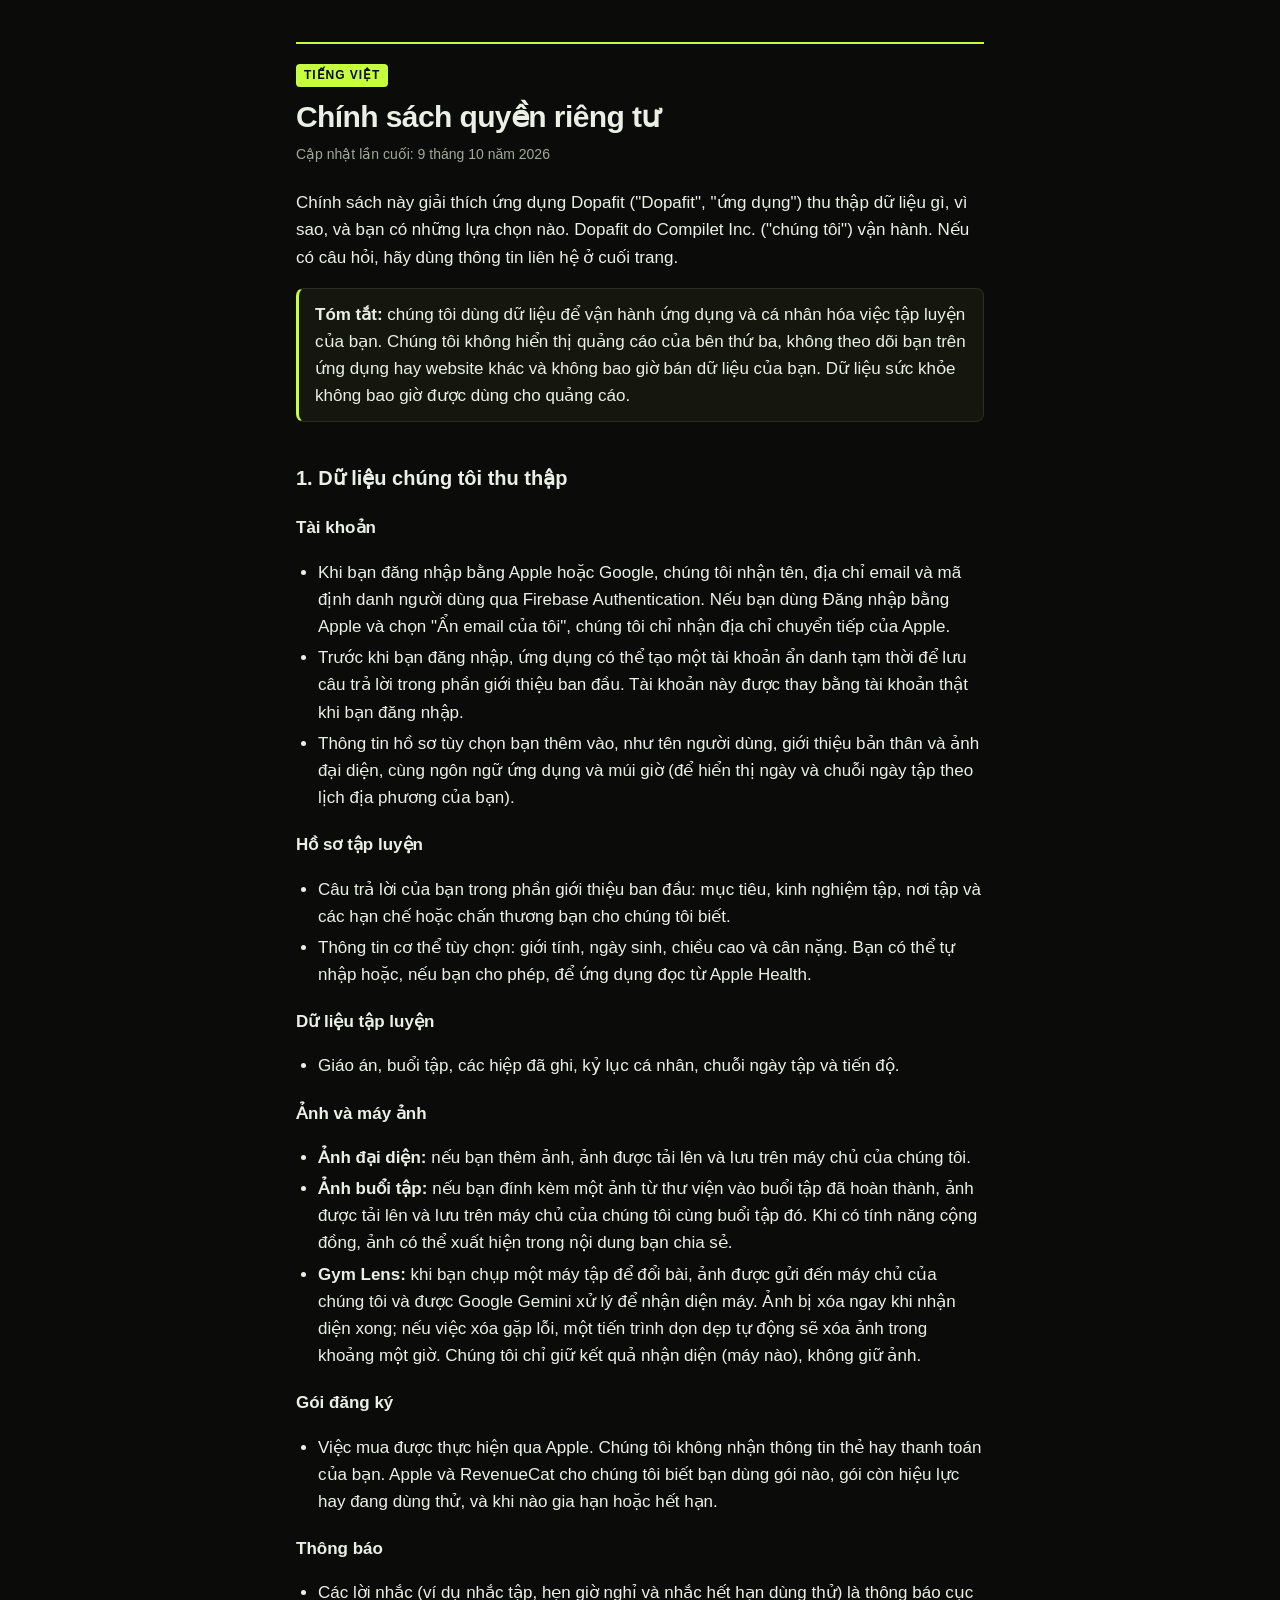
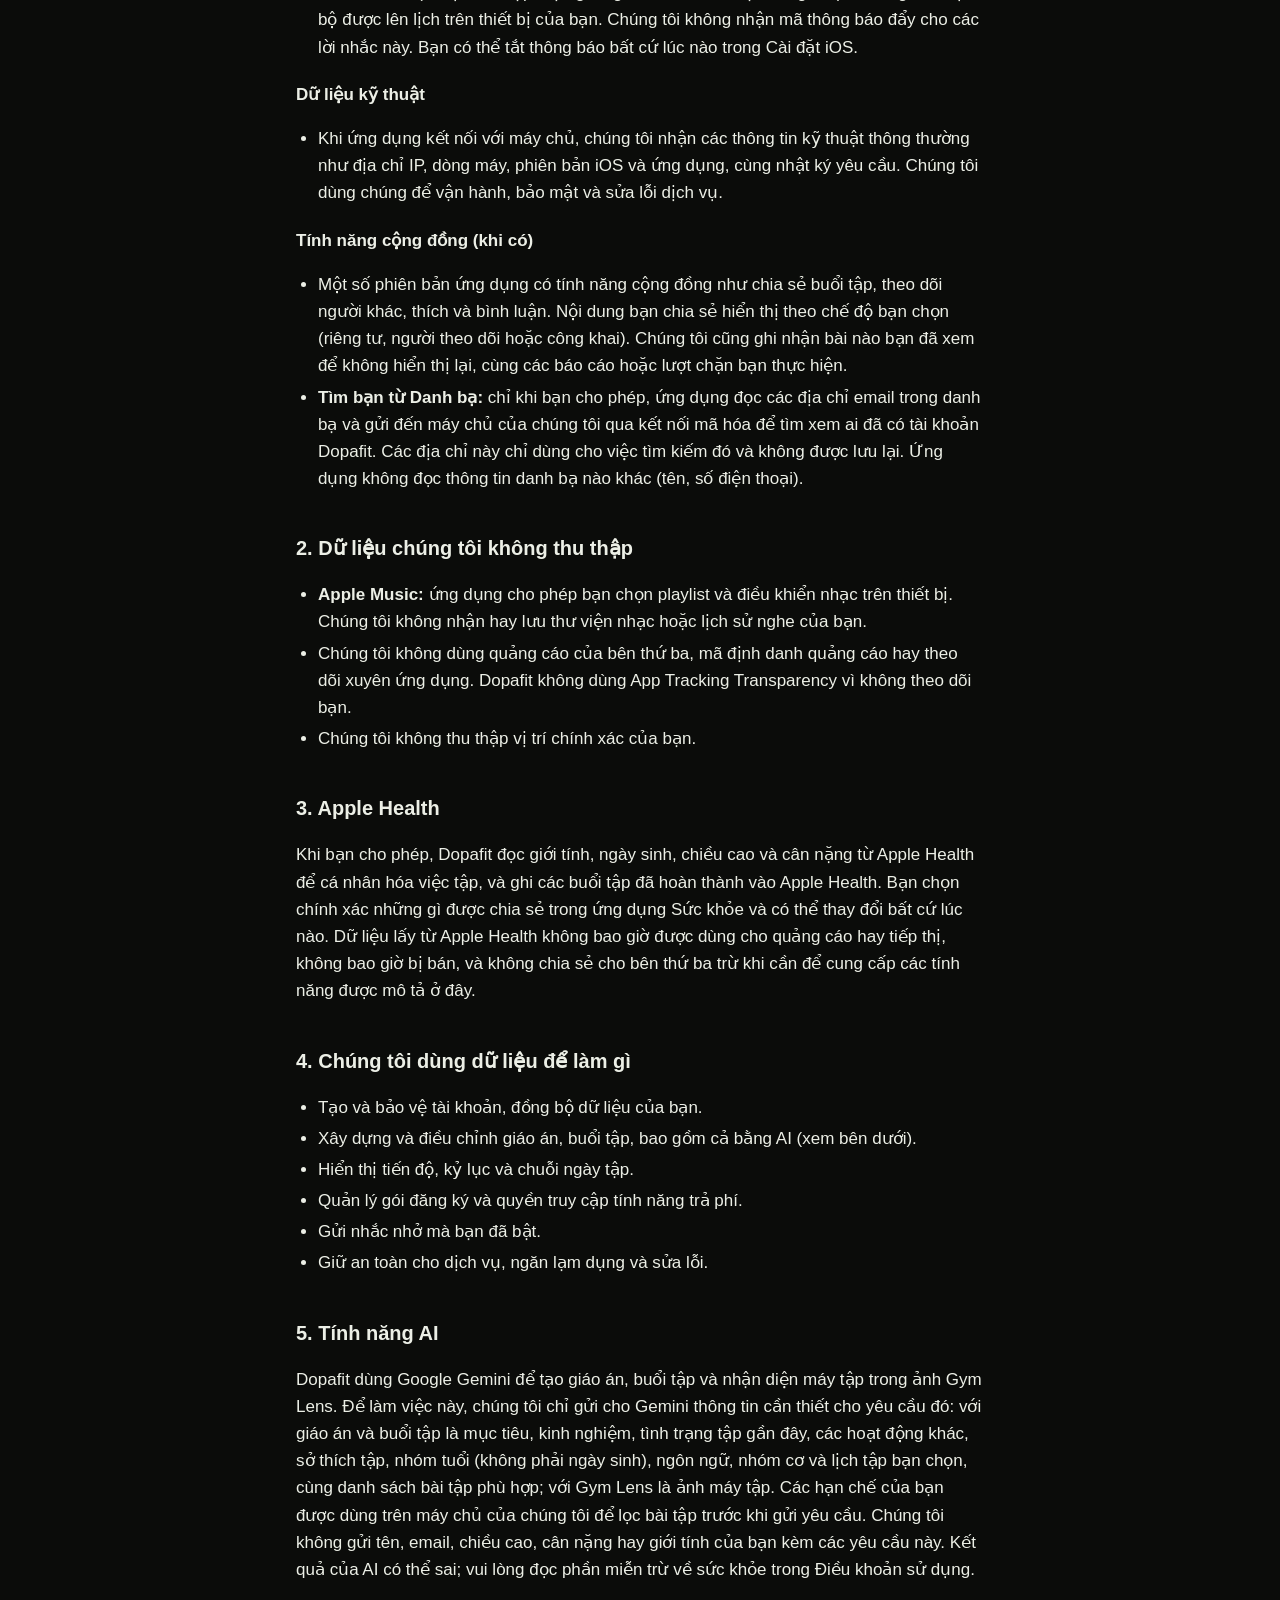
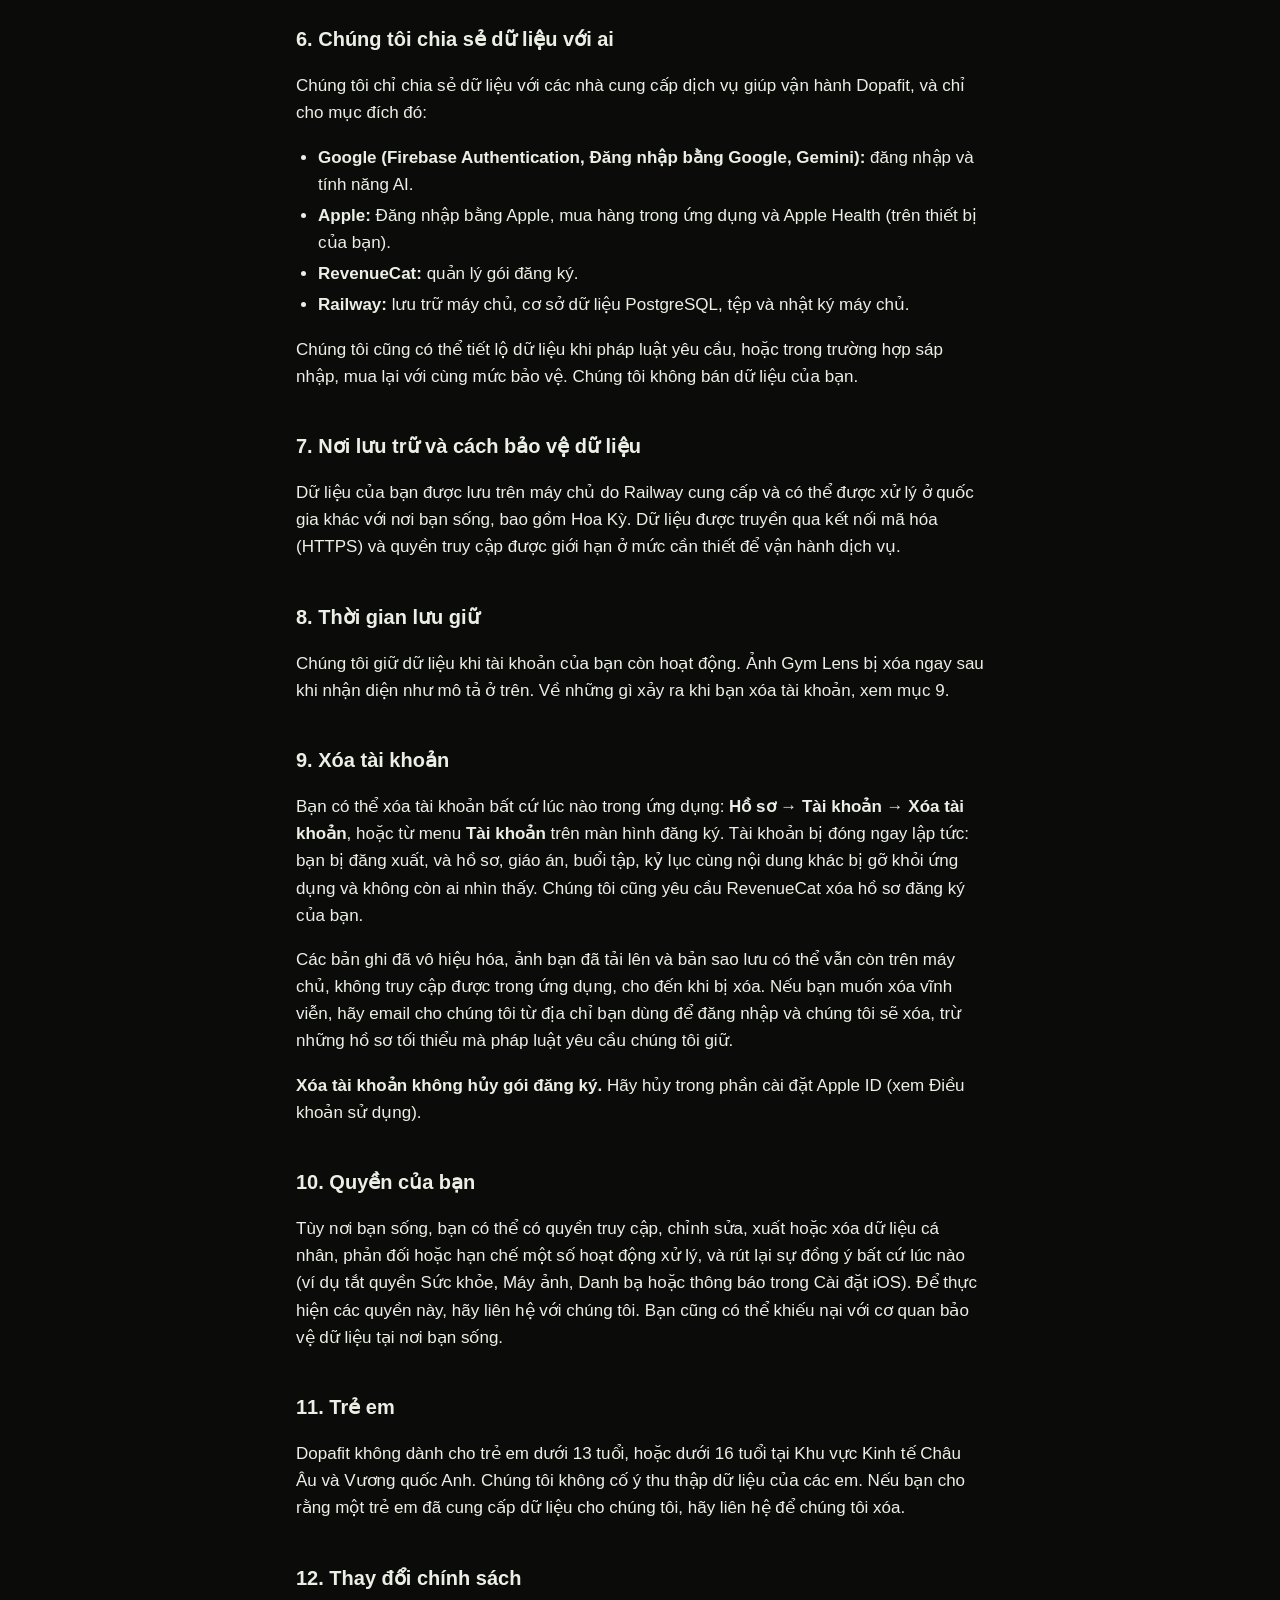
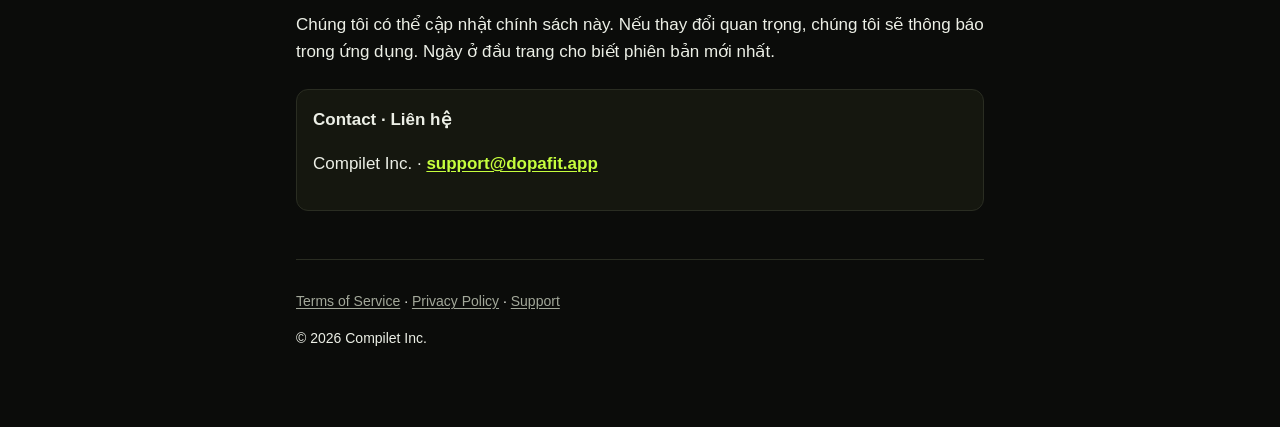
==== commit 33d83c2c: "fix(legal): match privacy, terms and support to the shipped app - Notifications are local; drop the " ====
--- a/privacy/index.html
+++ b/privacy/index.html
@@ -28,7 +28,7 @@
     <ul>
       <li>When you sign in with Apple or Google, we receive your name, email address and a user identifier through Firebase Authentication. If you use Sign in with Apple and choose "Hide My Email", we receive Apple's relay address instead.</li>
       <li>Before you sign in, the app may create a temporary anonymous account so your onboarding answers can be saved. It is replaced by your real account when you sign in.</li>
-      <li>Optional profile details you add, such as a username and profile photo.</li>
+      <li>Optional profile details you add, such as a username, bio and profile photo, and your app language and time zone (used to show dates and streaks on your local calendar).</li>
     </ul>
 
     <h3>Fitness profile</h3>
@@ -45,7 +45,8 @@
     <h3>Photos and camera</h3>
     <ul>
       <li><strong>Profile photo:</strong> if you add one, it is uploaded and stored on our servers.</li>
-      <li><strong>Gym Lens:</strong> when you photograph a piece of gym equipment to swap an exercise, the photo is sent to our server and processed by Google Gemini to recognise the machine. The photo is deleted once recognition finishes; if that deletion fails, an automatic clean-up removes it within about 30 minutes. We keep the recognition result (which machine was found), not the photo.</li>
+      <li><strong>Workout photos:</strong> if you attach a photo from your library to a completed workout, it is uploaded and stored on our servers with that workout. Where social features are available, it can appear in what you share.</li>
+      <li><strong>Gym Lens:</strong> when you photograph a piece of gym equipment to swap an exercise, the photo is sent to our server and processed by Google Gemini to recognise the machine. The photo is deleted once recognition finishes; if that deletion fails, an automatic clean-up removes it within about an hour. We keep the recognition result (which machine was found), not the photo.</li>
     </ul>
 
     <h3>Subscriptions</h3>
@@ -55,7 +56,12 @@
 
     <h3>Notifications</h3>
     <ul>
-      <li>If you allow push notifications, we store a device token so we can send reminders through Firebase Cloud Messaging. You can turn notifications off at any time in iOS Settings.</li>
+      <li>Reminders (for example workout, rest-timer and trial reminders) are local notifications scheduled on your device. We do not receive a push token for them. You can turn notifications off at any time in iOS Settings.</li>
+    </ul>
+
+    <h3>Technical data</h3>
+    <ul>
+      <li>When the app talks to our servers, we receive standard technical information such as your IP address, device model, iOS and app version, and request logs. We use it to run, secure and debug the service.</li>
     </ul>
 
     <h3>Social features (when available)</h3>
@@ -85,15 +91,15 @@
     </ul>
 
     <h2>5. AI features</h2>
-    <p>Dopafit uses Google Gemini to generate training plans and workouts and to recognise gym equipment in Gym Lens photos. To do this we send Gemini the information it needs for that request, such as your goals, experience, training location, limitations and relevant body details, or the equipment photo. We do not send your name or email address with these requests. AI output can be wrong; please read the fitness disclaimer in our Terms of Service.</p>
+    <p>Dopafit uses Google Gemini to generate training plans and workouts and to recognise gym equipment in Gym Lens photos. To do this we send Gemini only the information it needs for that request: for plans and workouts, your goal, experience, recent training, other activities, training preferences, age range (not your date of birth), language, chosen muscles and schedule, and the list of suitable exercises; for Gym Lens, the equipment photo. Your limitations are used on our servers to filter exercises before the request. We do not send your name, email address, height, weight or sex with these requests. AI output can be wrong; please read the fitness disclaimer in our Terms of Service.</p>
 
     <h2>6. Who we share data with</h2>
     <p>We share data only with service providers that help us run Dopafit, and only for that purpose:</p>
     <ul>
-      <li><strong>Google (Firebase Authentication, Firebase Cloud Messaging, Gemini):</strong> sign-in, push notifications and AI features.</li>
+      <li><strong>Google (Firebase Authentication, Google Sign-In, Gemini):</strong> sign-in and AI features.</li>
       <li><strong>Apple:</strong> Sign in with Apple, in-app purchases and Apple Health (on your device).</li>
       <li><strong>RevenueCat:</strong> subscription management.</li>
-      <li><strong>Railway:</strong> hosting of our servers, PostgreSQL database and file storage.</li>
+      <li><strong>Railway:</strong> hosting of our servers, PostgreSQL database, file storage and server logs.</li>
     </ul>
     <p>We may also disclose data if required by law, or as part of a merger or acquisition with the same protections in place. We do not sell your data.</p>
 
@@ -101,10 +107,11 @@
     <p>Your data is stored on servers hosted by Railway and may be processed in countries other than your own, including the United States. Data is sent over encrypted connections (HTTPS), and access is limited to what is needed to run the service.</p>
 
     <h2>8. How long we keep data</h2>
-    <p>We keep your data while your account is active. Gym Lens photos are deleted right after recognition, as described above. When you delete your account, see section 9.</p>
+    <p>We keep your data while your account is active. Gym Lens photos are deleted right after recognition, as described above. For what happens when you delete your account, see section 9.</p>
 
     <h2>9. Deleting your account</h2>
-    <p>You can delete your account at any time in the app: <strong>Profile → Delete account</strong>. Your account is closed immediately: you are signed out, your profile, plans, workouts, records and other content are removed from the app and are no longer visible to anyone, and your record with RevenueCat is deleted. Remaining copies, including in backups, are permanently deleted within 30 days, except where we must keep limited records by law.</p>
+    <p>You can delete your account at any time in the app: <strong>Profile → Account → Delete account</strong>, or from the <strong>Account</strong> menu on the subscription screen. Your account is closed immediately: you are signed out, and your profile, plans, workouts, records and other content are removed from the app and are no longer visible to anyone. We also ask RevenueCat to delete your subscription record.</p>
+    <p>Deactivated records, photos you uploaded and backup copies may remain on our servers, inaccessible in the app, until they are erased. If you want them permanently erased, email us from the address you signed in with and we will erase them, except limited records we must keep by law.</p>
     <p><strong>Deleting your account does not cancel your subscription.</strong> Cancel it in your Apple ID settings (see the Terms of Service).</p>
 
     <h2>10. Your rights</h2>
@@ -131,7 +138,7 @@
     <ul>
       <li>Khi bạn đăng nhập bằng Apple hoặc Google, chúng tôi nhận tên, địa chỉ email và mã định danh người dùng qua Firebase Authentication. Nếu bạn dùng Đăng nhập bằng Apple và chọn "Ẩn email của tôi", chúng tôi chỉ nhận địa chỉ chuyển tiếp của Apple.</li>
       <li>Trước khi bạn đăng nhập, ứng dụng có thể tạo một tài khoản ẩn danh tạm thời để lưu câu trả lời trong phần giới thiệu ban đầu. Tài khoản này được thay bằng tài khoản thật khi bạn đăng nhập.</li>
-      <li>Thông tin hồ sơ tùy chọn bạn thêm vào, như tên người dùng và ảnh đại diện.</li>
+      <li>Thông tin hồ sơ tùy chọn bạn thêm vào, như tên người dùng, giới thiệu bản thân và ảnh đại diện, cùng ngôn ngữ ứng dụng và múi giờ (để hiển thị ngày và chuỗi ngày tập theo lịch địa phương của bạn).</li>
     </ul>
 
     <h3>Hồ sơ tập luyện</h3>
@@ -148,7 +155,8 @@
     <h3>Ảnh và máy ảnh</h3>
     <ul>
       <li><strong>Ảnh đại diện:</strong> nếu bạn thêm ảnh, ảnh được tải lên và lưu trên máy chủ của chúng tôi.</li>
-      <li><strong>Gym Lens:</strong> khi bạn chụp một máy tập để đổi bài, ảnh được gửi đến máy chủ của chúng tôi và được Google Gemini xử lý để nhận diện máy. Ảnh bị xóa ngay khi nhận diện xong; nếu việc xóa gặp lỗi, một tiến trình dọn dẹp tự động sẽ xóa ảnh trong khoảng 30 phút. Chúng tôi chỉ giữ kết quả nhận diện (máy nào), không giữ ảnh.</li>
+      <li><strong>Ảnh buổi tập:</strong> nếu bạn đính kèm một ảnh từ thư viện vào buổi tập đã hoàn thành, ảnh được tải lên và lưu trên máy chủ của chúng tôi cùng buổi tập đó. Khi có tính năng cộng đồng, ảnh có thể xuất hiện trong nội dung bạn chia sẻ.</li>
+      <li><strong>Gym Lens:</strong> khi bạn chụp một máy tập để đổi bài, ảnh được gửi đến máy chủ của chúng tôi và được Google Gemini xử lý để nhận diện máy. Ảnh bị xóa ngay khi nhận diện xong; nếu việc xóa gặp lỗi, một tiến trình dọn dẹp tự động sẽ xóa ảnh trong khoảng một giờ. Chúng tôi chỉ giữ kết quả nhận diện (máy nào), không giữ ảnh.</li>
     </ul>
 
     <h3>Gói đăng ký</h3>
@@ -158,7 +166,12 @@
 
     <h3>Thông báo</h3>
     <ul>
-      <li>Nếu bạn cho phép thông báo đẩy, chúng tôi lưu mã thiết bị để gửi nhắc nhở qua Firebase Cloud Messaging. Bạn có thể tắt thông báo bất cứ lúc nào trong Cài đặt iOS.</li>
+      <li>Các lời nhắc (ví dụ nhắc tập, hẹn giờ nghỉ và nhắc hết hạn dùng thử) là thông báo cục bộ được lên lịch trên thiết bị của bạn. Chúng tôi không nhận mã thông báo đẩy cho các lời nhắc này. Bạn có thể tắt thông báo bất cứ lúc nào trong Cài đặt iOS.</li>
+    </ul>
+
+    <h3>Dữ liệu kỹ thuật</h3>
+    <ul>
+      <li>Khi ứng dụng kết nối với máy chủ, chúng tôi nhận các thông tin kỹ thuật thông thường như địa chỉ IP, dòng máy, phiên bản iOS và ứng dụng, cùng nhật ký yêu cầu. Chúng tôi dùng chúng để vận hành, bảo mật và sửa lỗi dịch vụ.</li>
     </ul>
 
     <h3>Tính năng cộng đồng (khi có)</h3>
@@ -188,15 +201,15 @@
     </ul>
 
     <h2>5. Tính năng AI</h2>
-    <p>Dopafit dùng Google Gemini để tạo giáo án, buổi tập và nhận diện máy tập trong ảnh Gym Lens. Để làm việc này, chúng tôi gửi cho Gemini thông tin cần thiết cho yêu cầu đó, như mục tiêu, kinh nghiệm, nơi tập, hạn chế và thông tin cơ thể liên quan, hoặc ảnh máy tập. Chúng tôi không gửi tên hay email của bạn kèm các yêu cầu này. Kết quả của AI có thể sai; vui lòng đọc phần miễn trừ về sức khỏe trong Điều khoản sử dụng.</p>
+    <p>Dopafit dùng Google Gemini để tạo giáo án, buổi tập và nhận diện máy tập trong ảnh Gym Lens. Để làm việc này, chúng tôi chỉ gửi cho Gemini thông tin cần thiết cho yêu cầu đó: với giáo án và buổi tập là mục tiêu, kinh nghiệm, tình trạng tập gần đây, các hoạt động khác, sở thích tập, nhóm tuổi (không phải ngày sinh), ngôn ngữ, nhóm cơ và lịch tập bạn chọn, cùng danh sách bài tập phù hợp; với Gym Lens là ảnh máy tập. Các hạn chế của bạn được dùng trên máy chủ của chúng tôi để lọc bài tập trước khi gửi yêu cầu. Chúng tôi không gửi tên, email, chiều cao, cân nặng hay giới tính của bạn kèm các yêu cầu này. Kết quả của AI có thể sai; vui lòng đọc phần miễn trừ về sức khỏe trong Điều khoản sử dụng.</p>
 
     <h2>6. Chúng tôi chia sẻ dữ liệu với ai</h2>
     <p>Chúng tôi chỉ chia sẻ dữ liệu với các nhà cung cấp dịch vụ giúp vận hành Dopafit, và chỉ cho mục đích đó:</p>
     <ul>
-      <li><strong>Google (Firebase Authentication, Firebase Cloud Messaging, Gemini):</strong> đăng nhập, thông báo đẩy và tính năng AI.</li>
+      <li><strong>Google (Firebase Authentication, Đăng nhập bằng Google, Gemini):</strong> đăng nhập và tính năng AI.</li>
       <li><strong>Apple:</strong> Đăng nhập bằng Apple, mua hàng trong ứng dụng và Apple Health (trên thiết bị của bạn).</li>
       <li><strong>RevenueCat:</strong> quản lý gói đăng ký.</li>
-      <li><strong>Railway:</strong> lưu trữ máy chủ, cơ sở dữ liệu PostgreSQL và tệp.</li>
+      <li><strong>Railway:</strong> lưu trữ máy chủ, cơ sở dữ liệu PostgreSQL, tệp và nhật ký máy chủ.</li>
     </ul>
     <p>Chúng tôi cũng có thể tiết lộ dữ liệu khi pháp luật yêu cầu, hoặc trong trường hợp sáp nhập, mua lại với cùng mức bảo vệ. Chúng tôi không bán dữ liệu của bạn.</p>
 
@@ -204,10 +217,11 @@
     <p>Dữ liệu của bạn được lưu trên máy chủ do Railway cung cấp và có thể được xử lý ở quốc gia khác với nơi bạn sống, bao gồm Hoa Kỳ. Dữ liệu được truyền qua kết nối mã hóa (HTTPS) và quyền truy cập được giới hạn ở mức cần thiết để vận hành dịch vụ.</p>
 
     <h2>8. Thời gian lưu giữ</h2>
-    <p>Chúng tôi giữ dữ liệu khi tài khoản của bạn còn hoạt động. Ảnh Gym Lens bị xóa ngay sau khi nhận diện như mô tả ở trên. Khi bạn xóa tài khoản, xem mục 9.</p>
+    <p>Chúng tôi giữ dữ liệu khi tài khoản của bạn còn hoạt động. Ảnh Gym Lens bị xóa ngay sau khi nhận diện như mô tả ở trên. Về những gì xảy ra khi bạn xóa tài khoản, xem mục 9.</p>
 
     <h2>9. Xóa tài khoản</h2>
-    <p>Bạn có thể xóa tài khoản bất cứ lúc nào trong ứng dụng: <strong>Hồ sơ → Xóa tài khoản</strong>. Tài khoản bị đóng ngay lập tức: bạn bị đăng xuất, hồ sơ, giáo án, buổi tập, kỷ lục và nội dung khác bị gỡ khỏi ứng dụng và không còn ai nhìn thấy, và hồ sơ của bạn tại RevenueCat bị xóa. Các bản sao còn lại, kể cả bản sao lưu, sẽ bị xóa vĩnh viễn trong vòng 30 ngày, trừ những hồ sơ tối thiểu mà pháp luật yêu cầu chúng tôi giữ.</p>
+    <p>Bạn có thể xóa tài khoản bất cứ lúc nào trong ứng dụng: <strong>Hồ sơ → Tài khoản → Xóa tài khoản</strong>, hoặc từ menu <strong>Tài khoản</strong> trên màn hình đăng ký. Tài khoản bị đóng ngay lập tức: bạn bị đăng xuất, và hồ sơ, giáo án, buổi tập, kỷ lục cùng nội dung khác bị gỡ khỏi ứng dụng và không còn ai nhìn thấy. Chúng tôi cũng yêu cầu RevenueCat xóa hồ sơ đăng ký của bạn.</p>
+    <p>Các bản ghi đã vô hiệu hóa, ảnh bạn đã tải lên và bản sao lưu có thể vẫn còn trên máy chủ, không truy cập được trong ứng dụng, cho đến khi bị xóa. Nếu bạn muốn xóa vĩnh viễn, hãy email cho chúng tôi từ địa chỉ bạn dùng để đăng nhập và chúng tôi sẽ xóa, trừ những hồ sơ tối thiểu mà pháp luật yêu cầu chúng tôi giữ.</p>
     <p><strong>Xóa tài khoản không hủy gói đăng ký.</strong> Hãy hủy trong phần cài đặt Apple ID (xem Điều khoản sử dụng).</p>
 
     <h2>10. Quyền của bạn</h2>
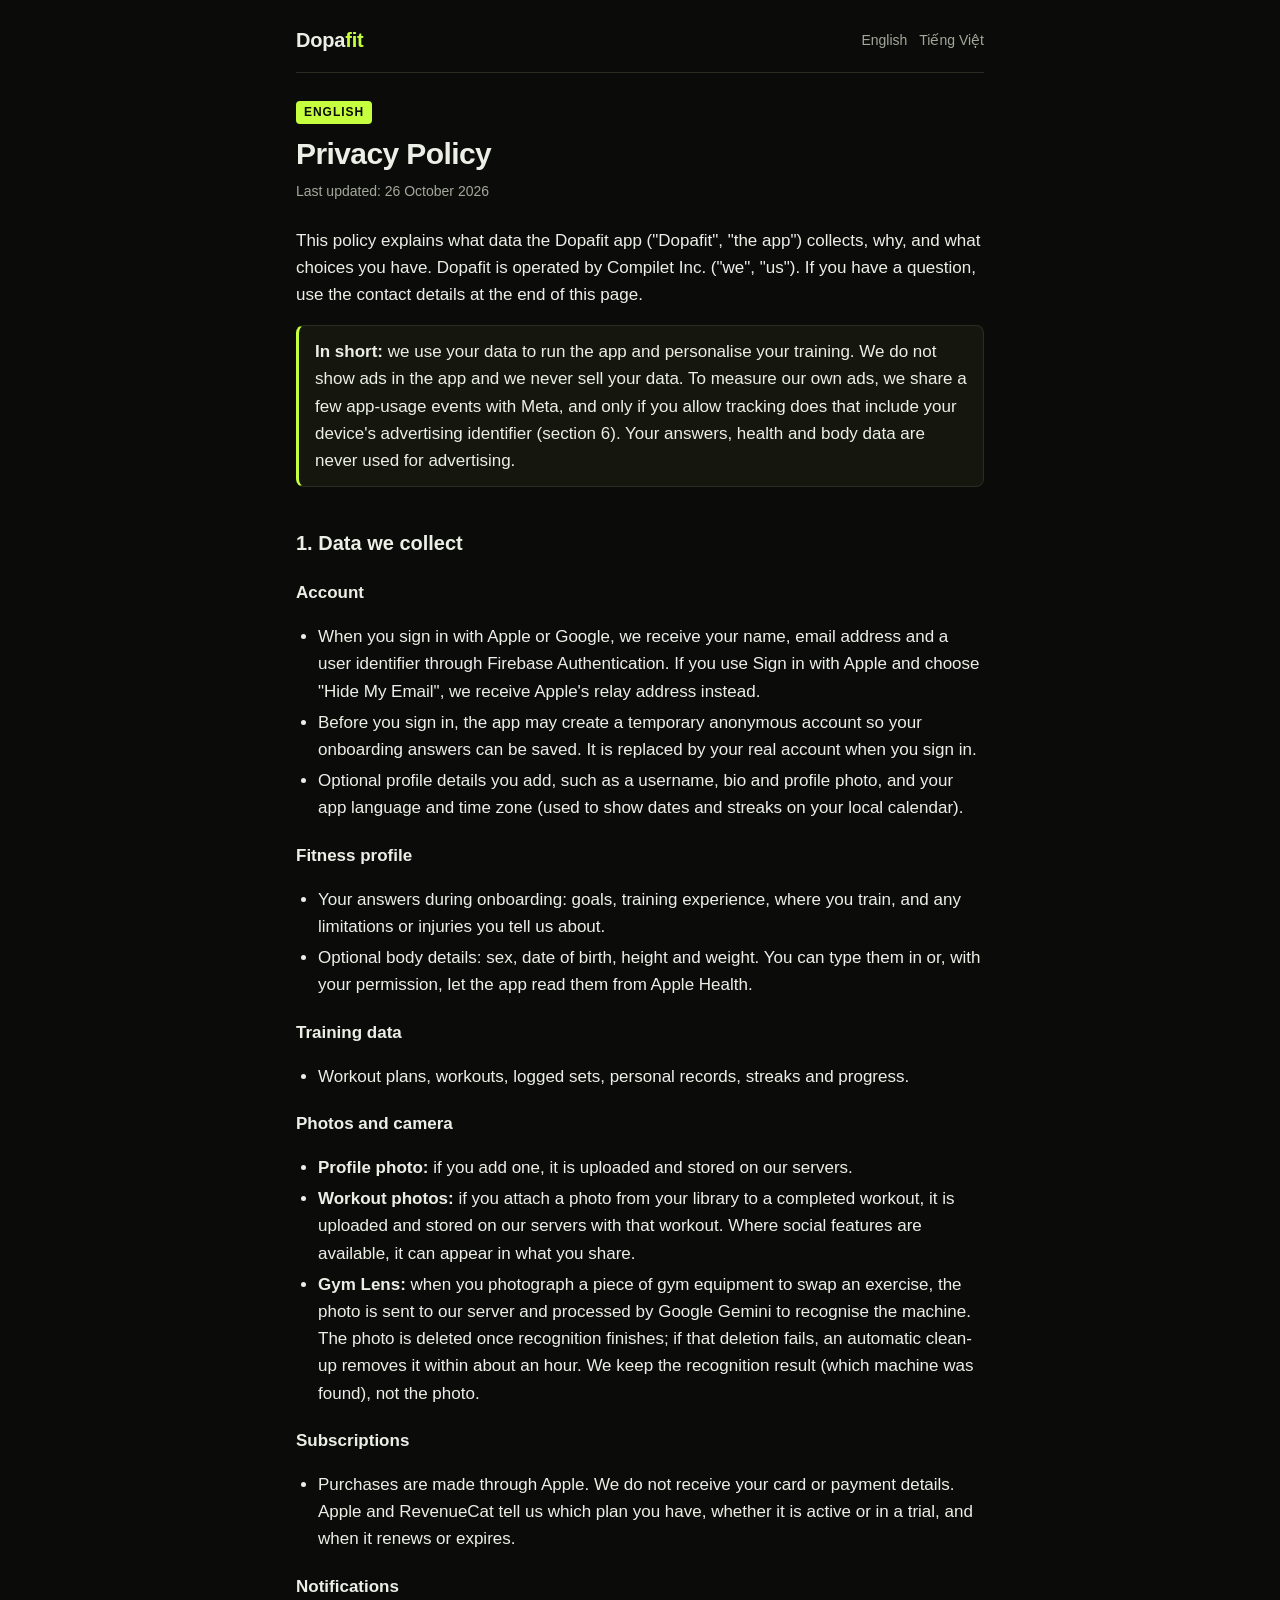
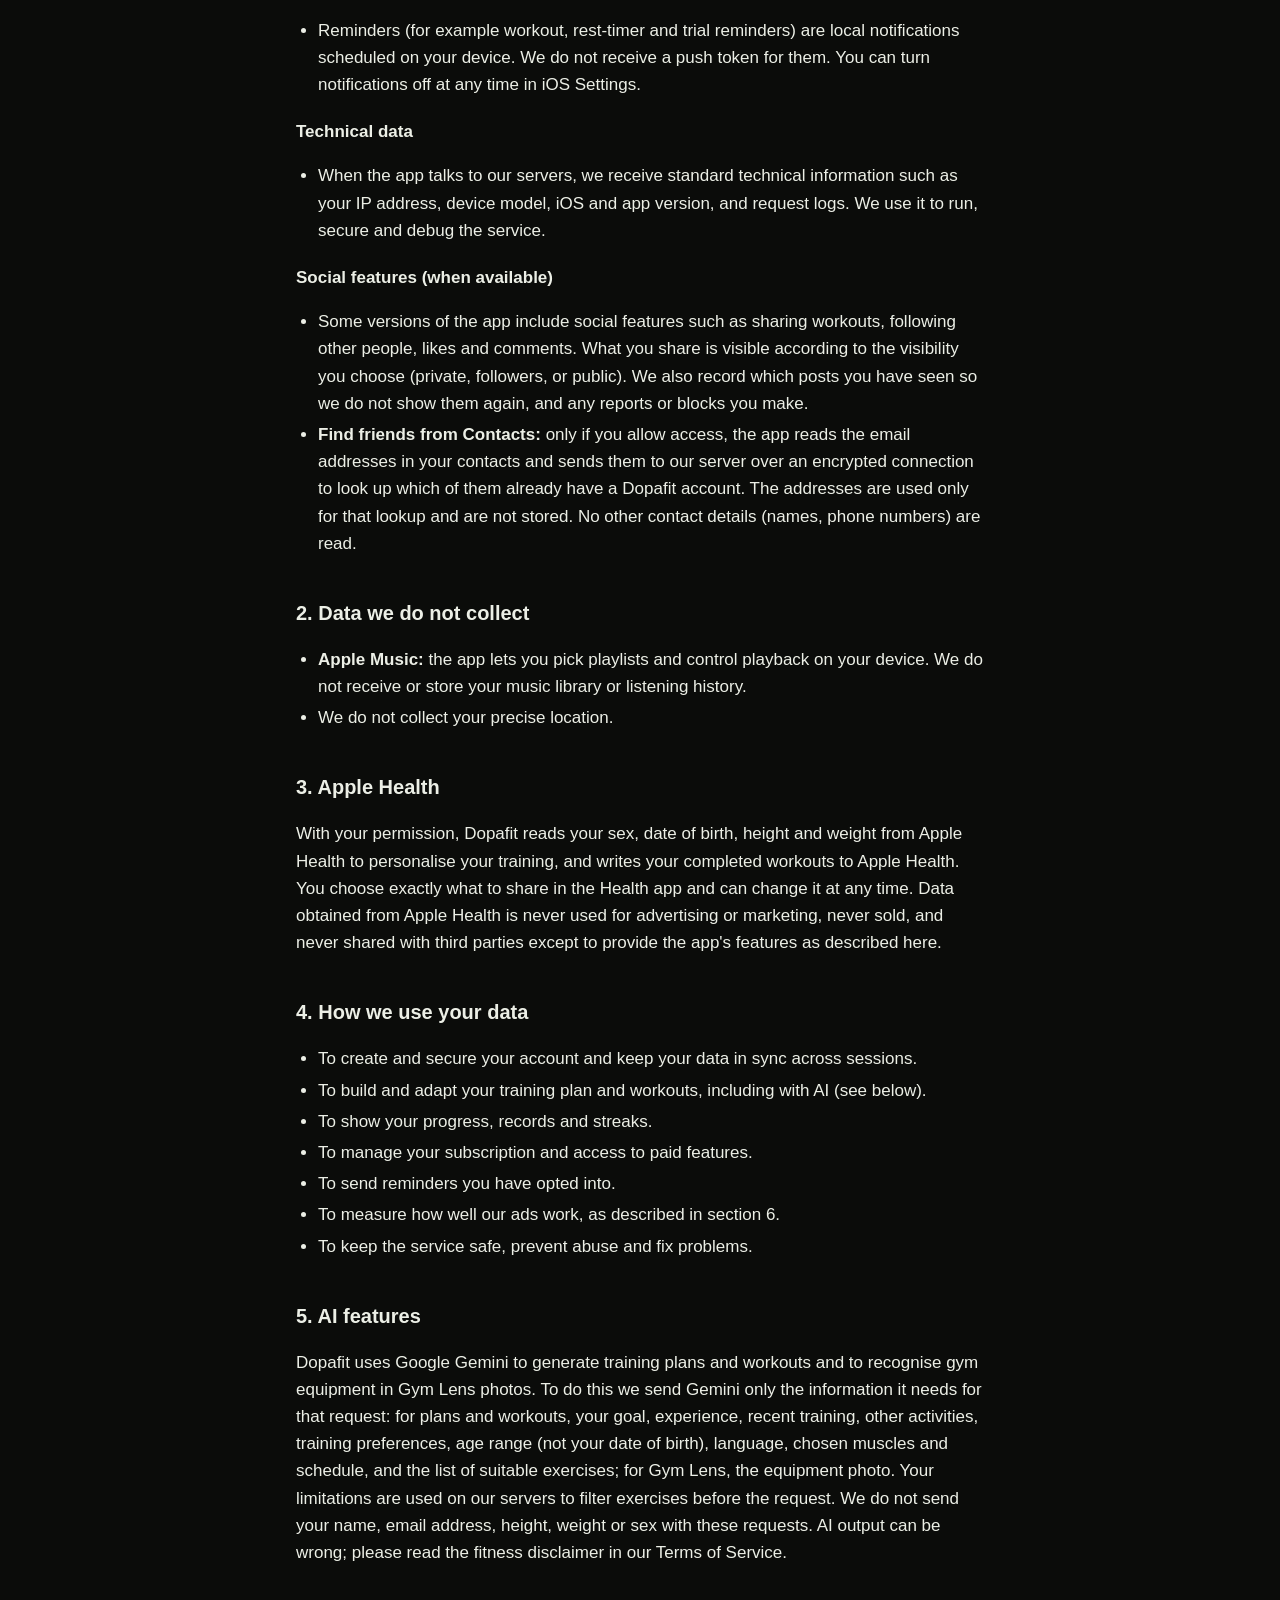
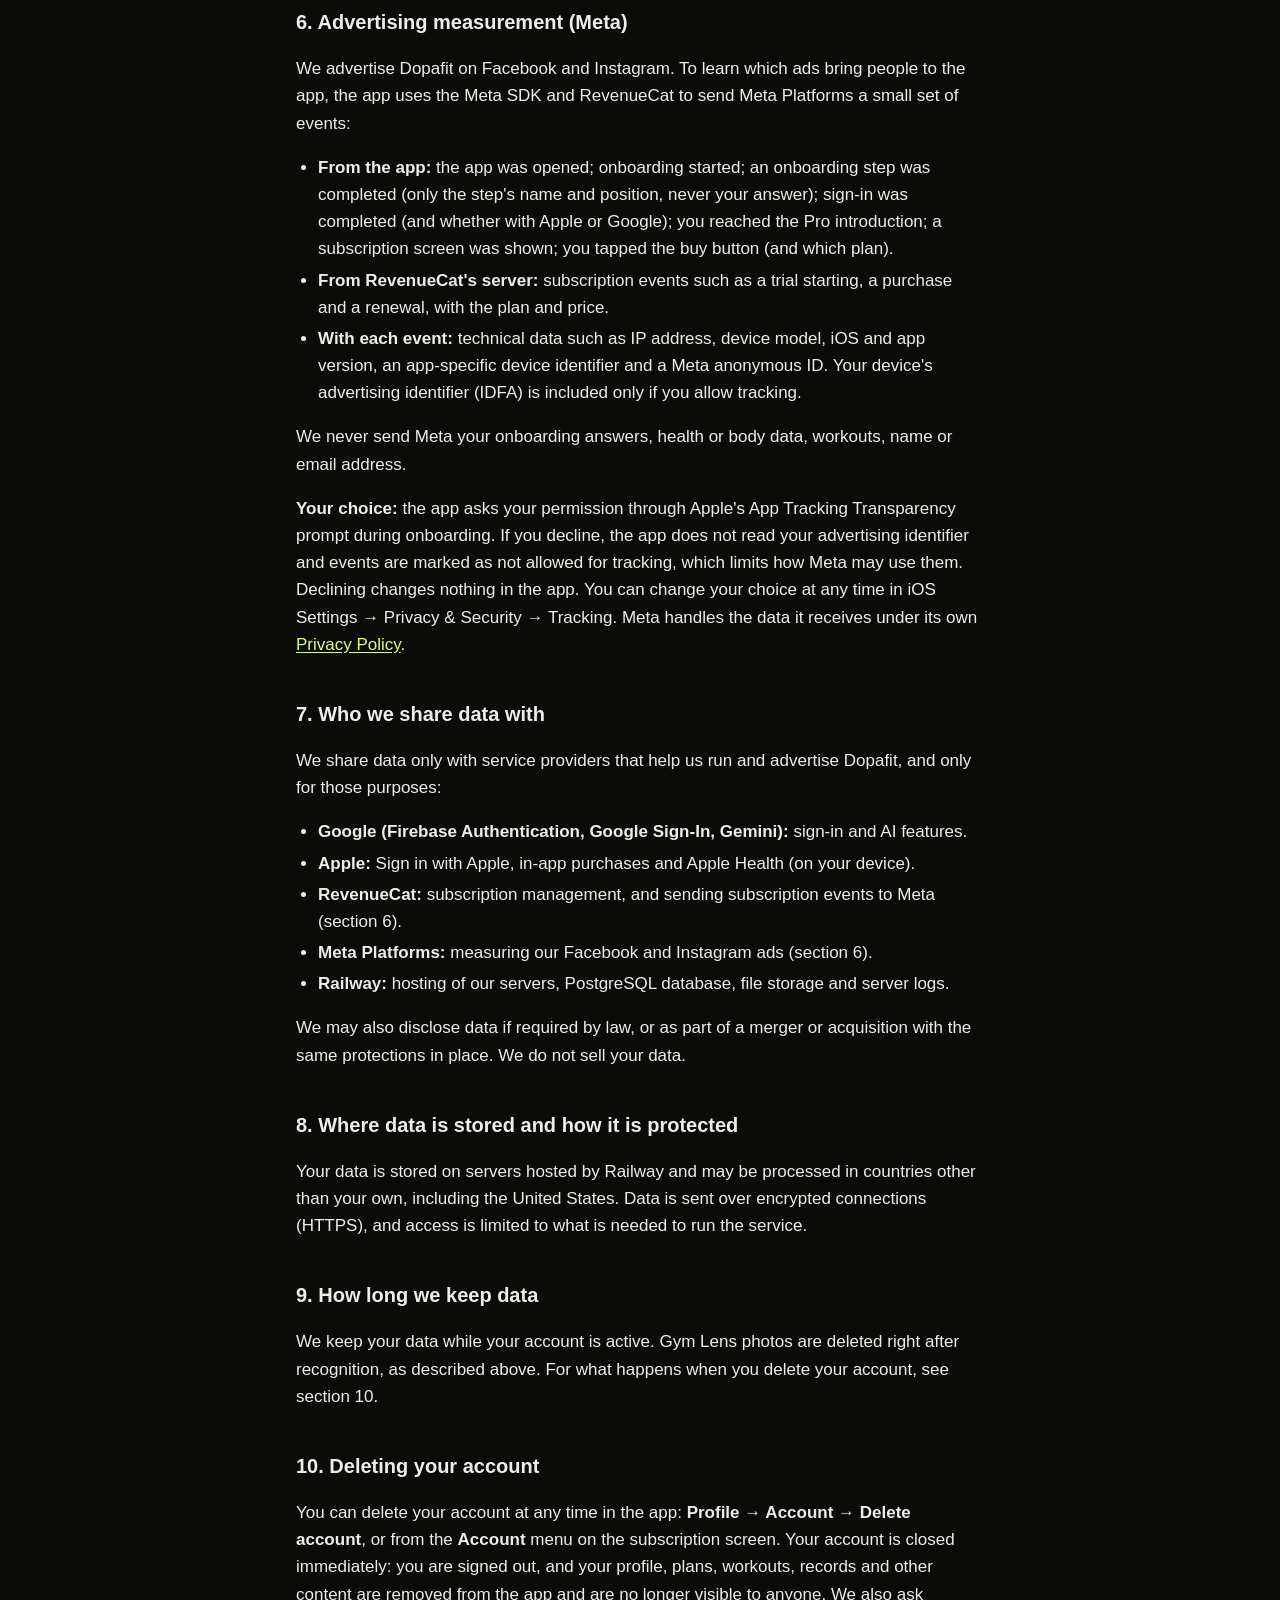
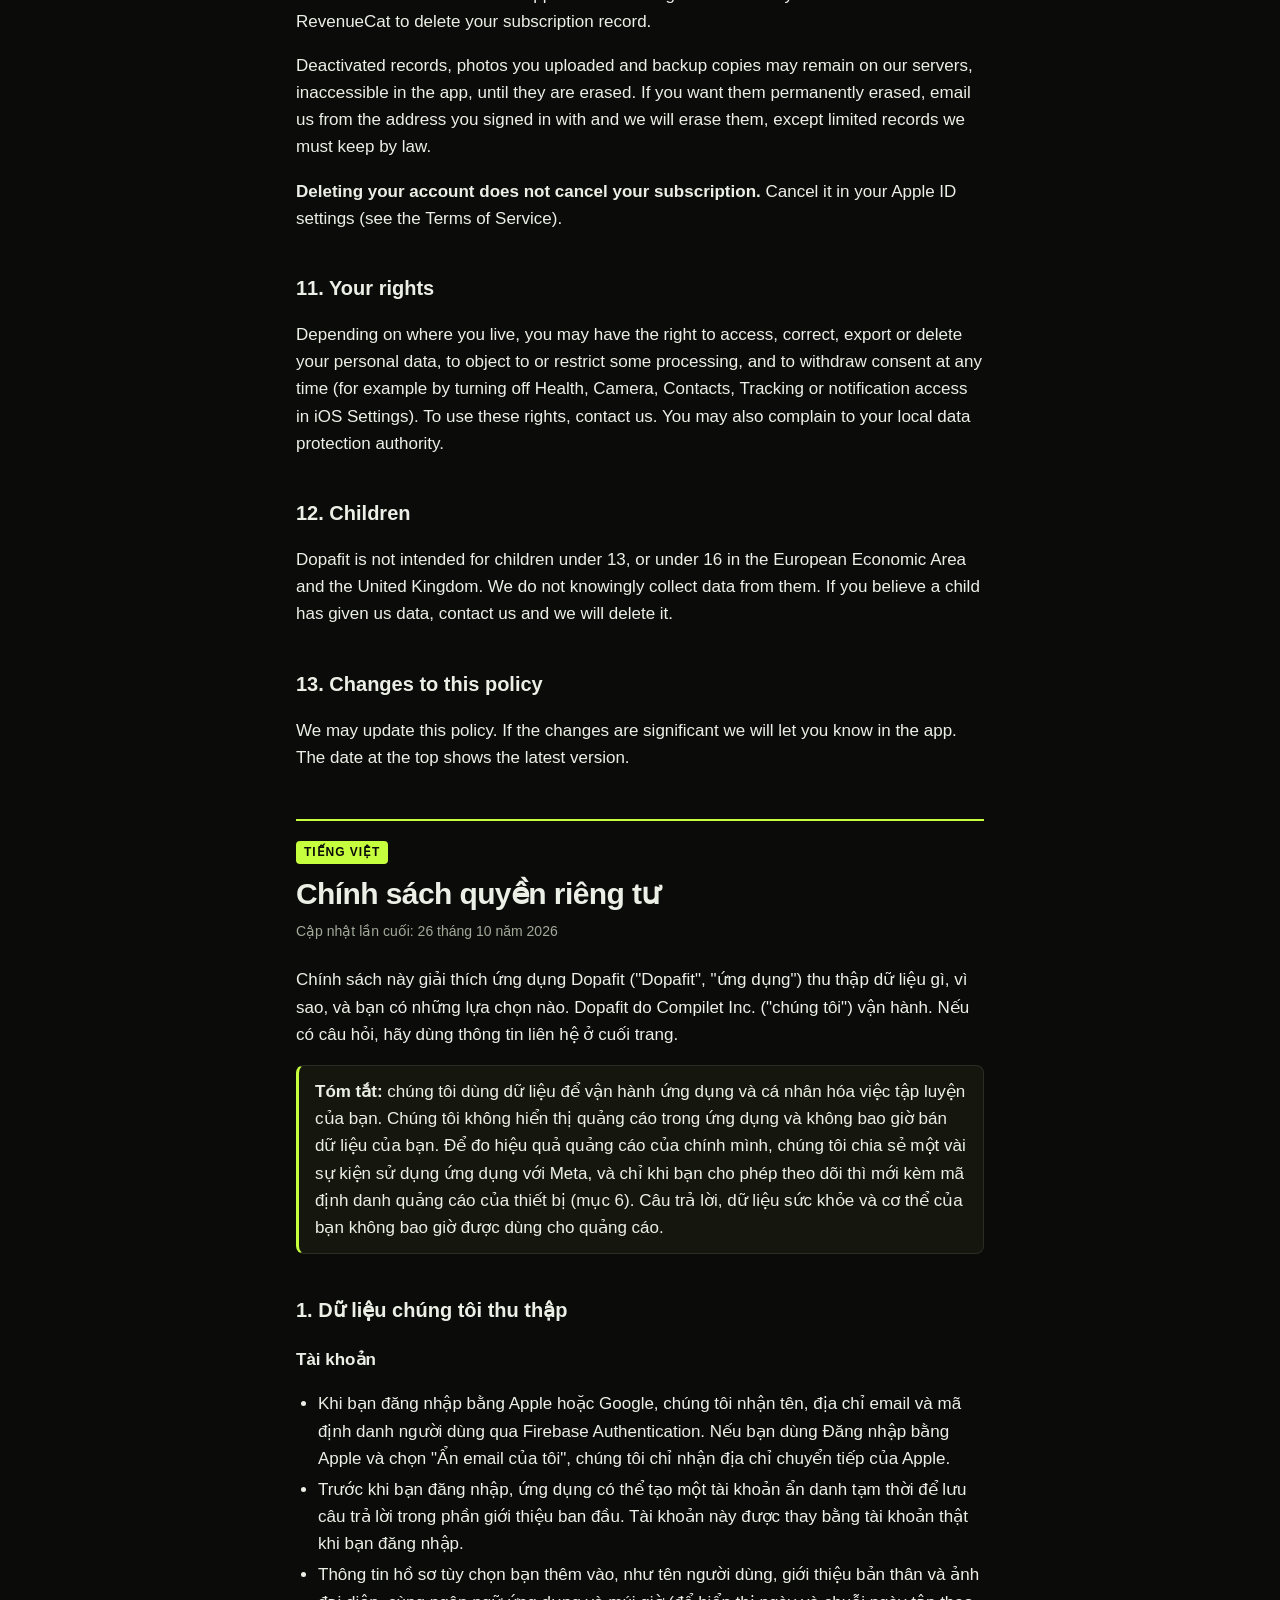
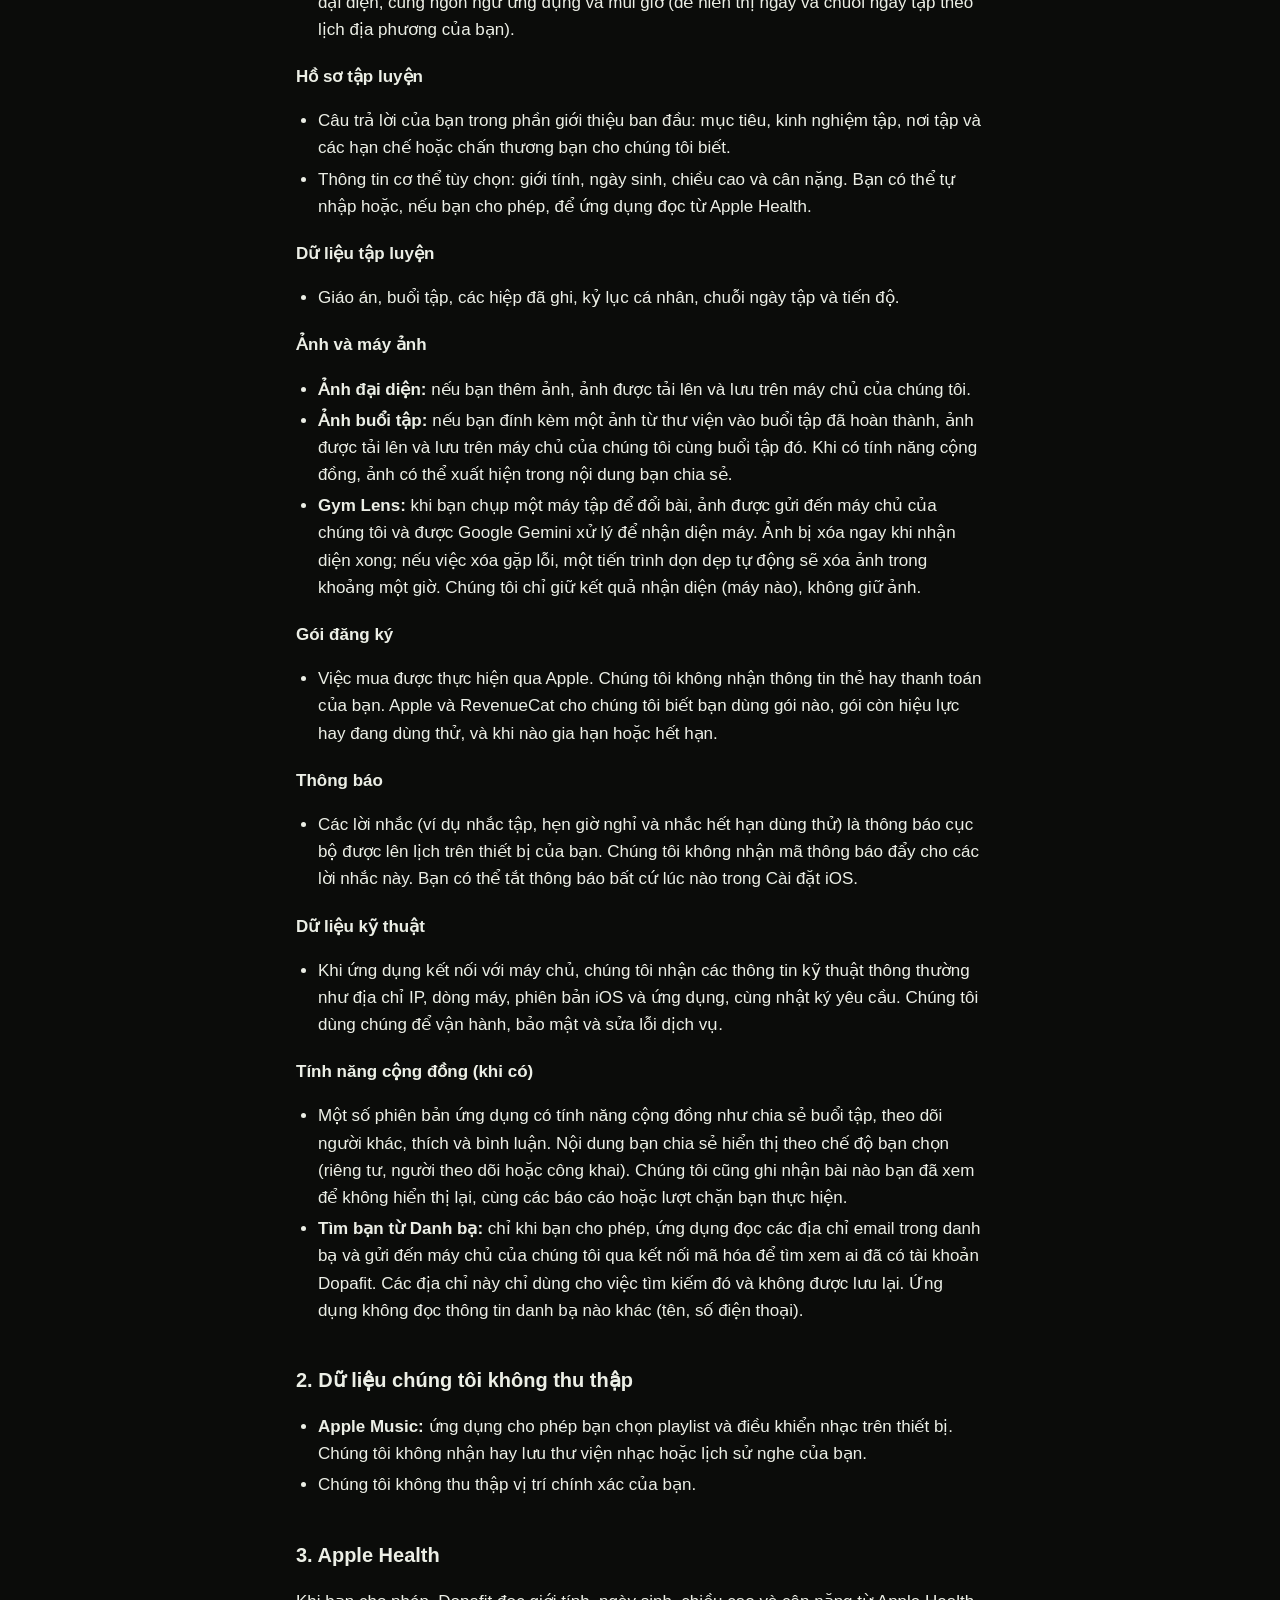
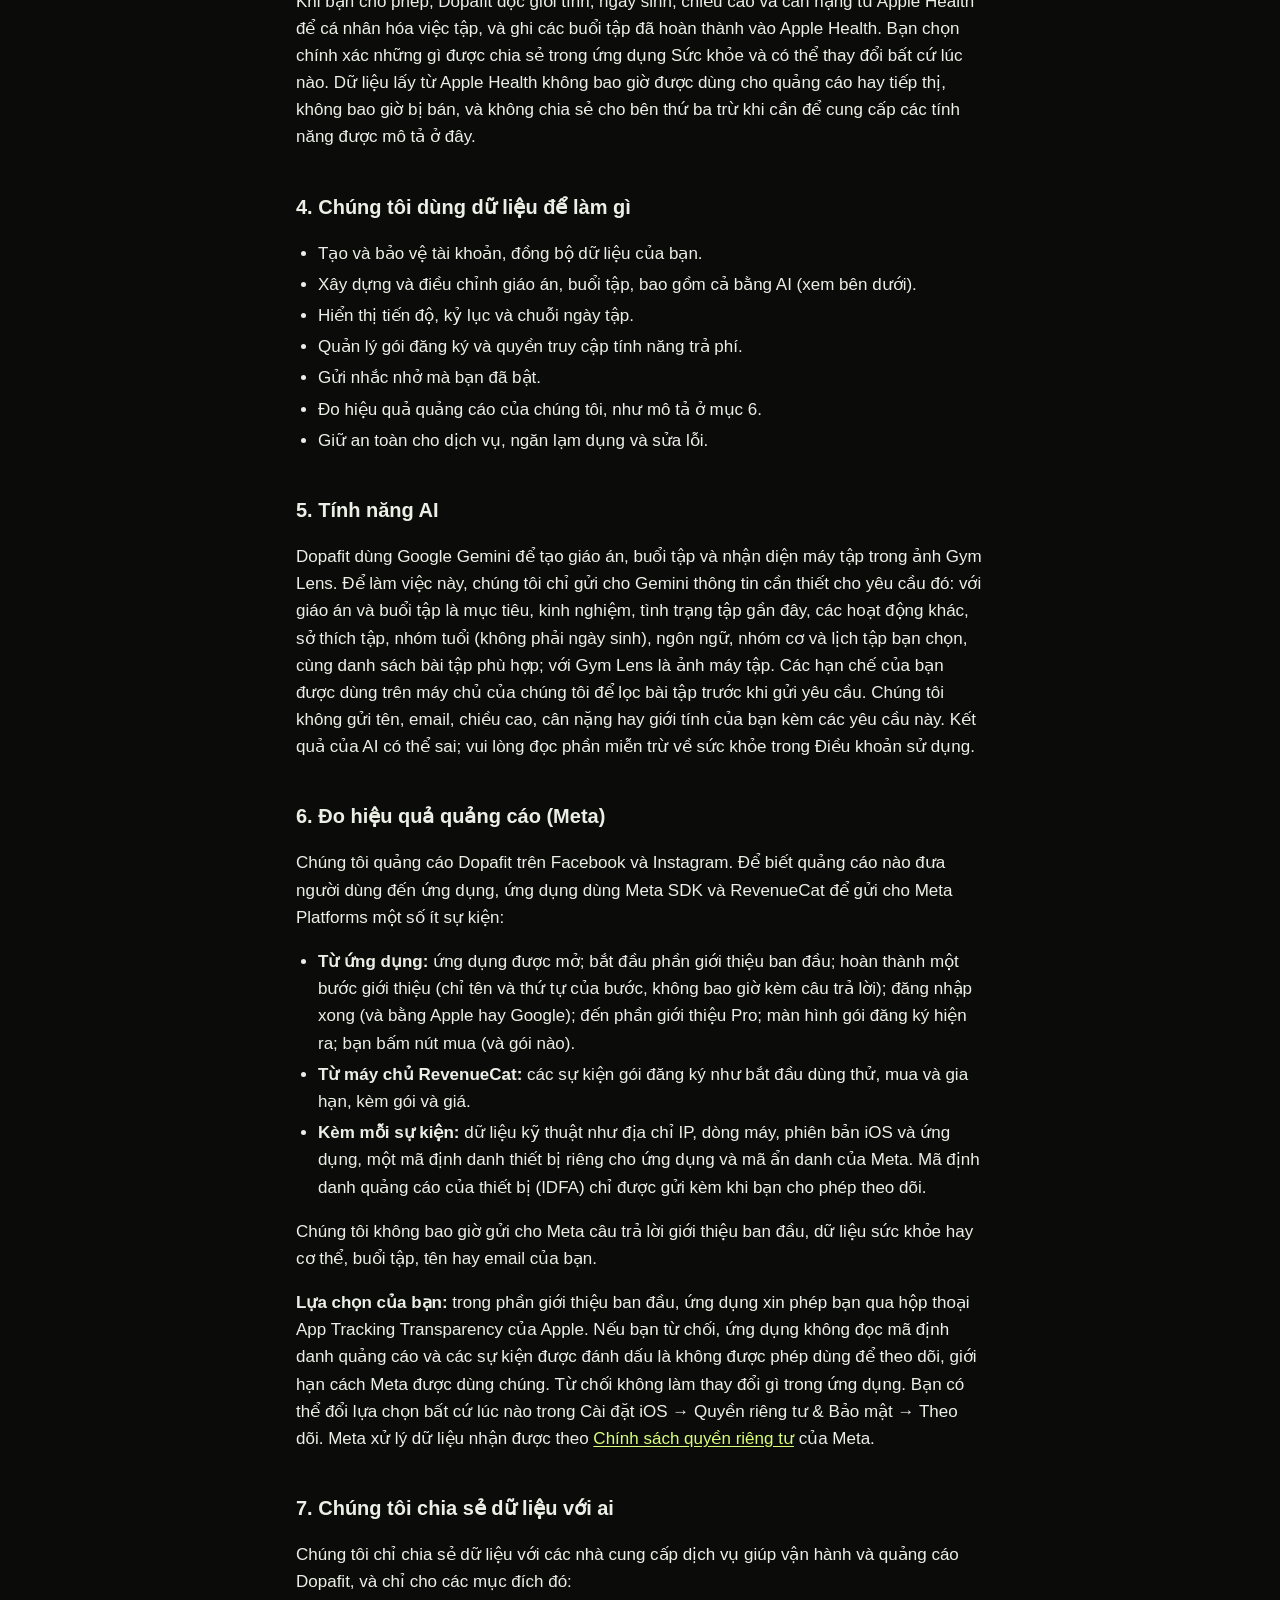
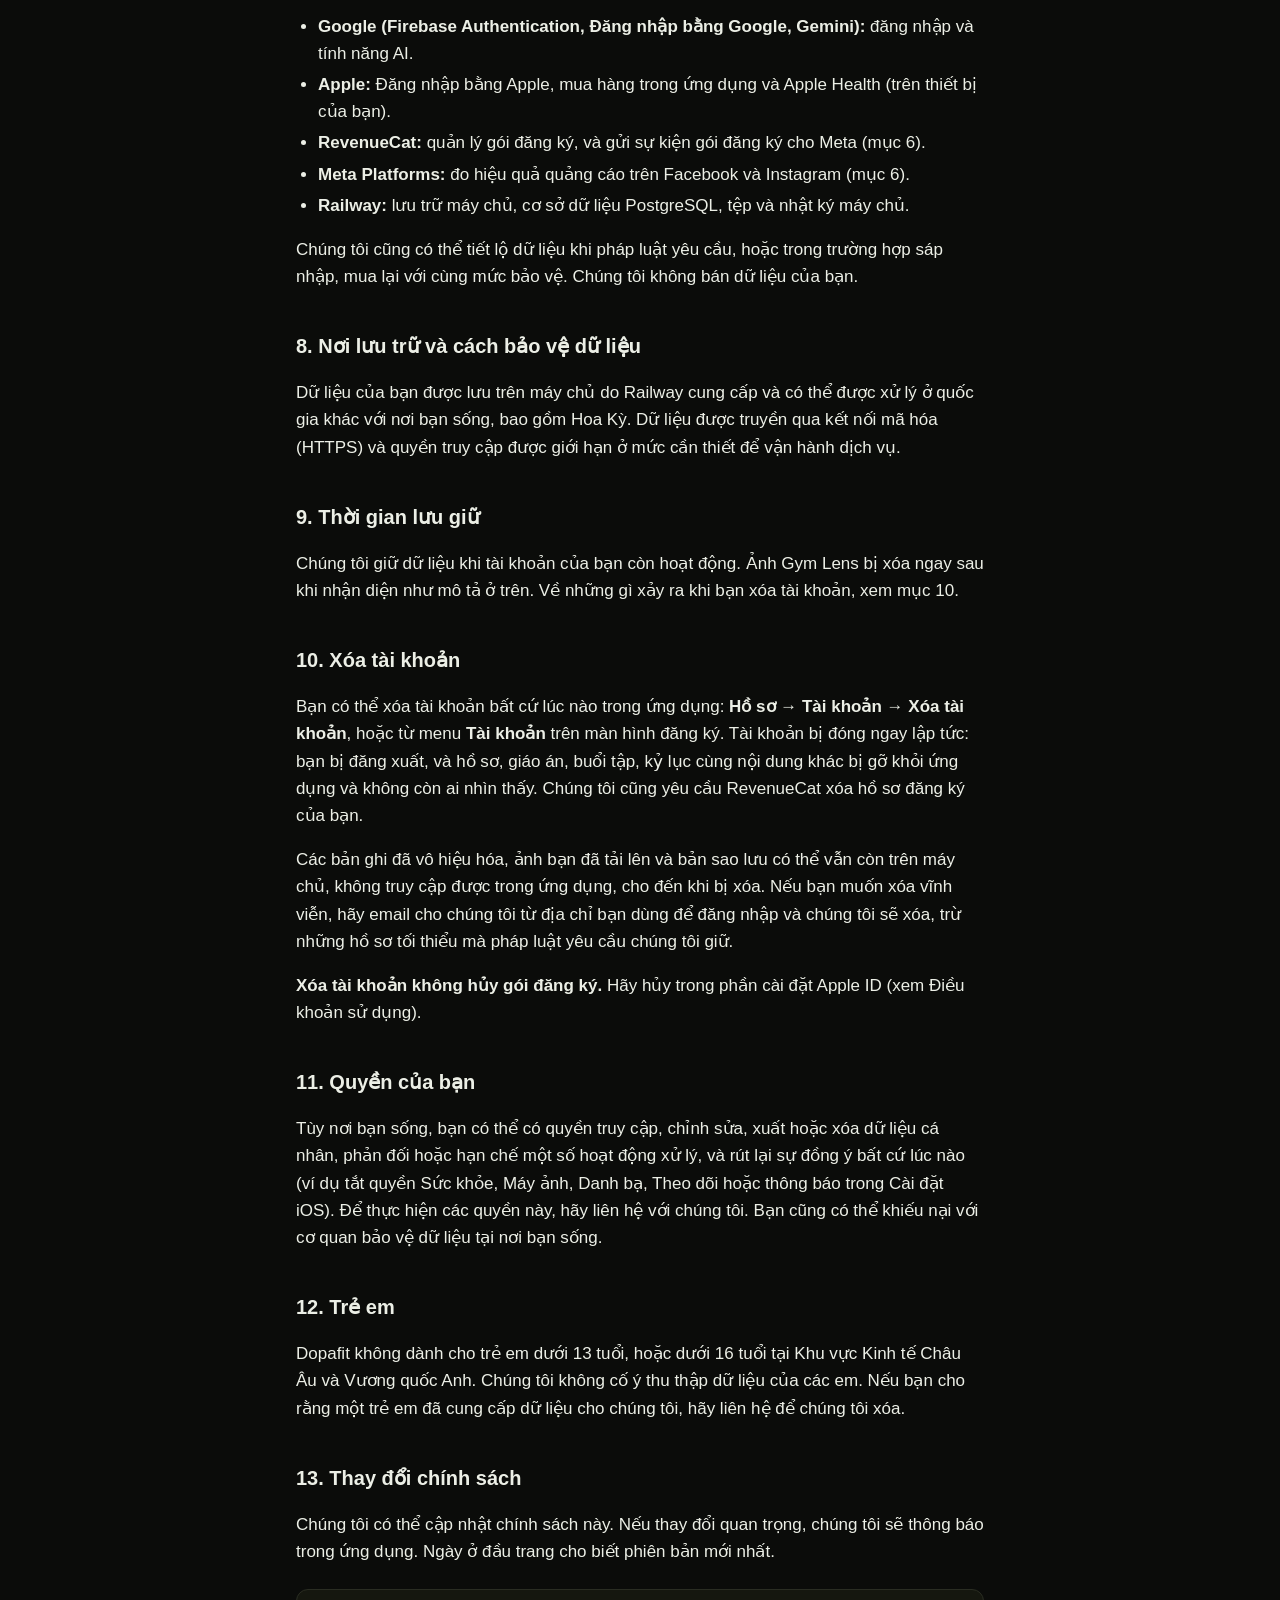
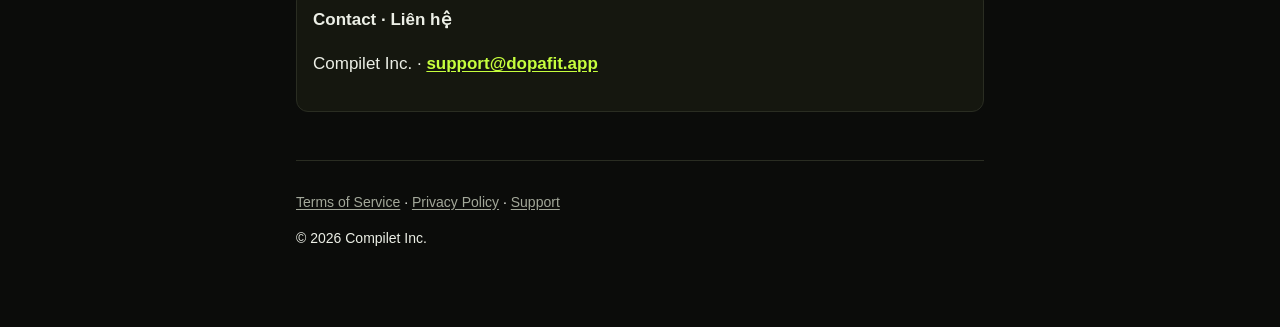
==== commit d8f17fae: "feat(privacy): describe Meta ad measurement and App Tracking Transparency The 1.0.0 build ships the " ====
--- a/privacy/index.html
+++ b/privacy/index.html
@@ -17,11 +17,11 @@
   <section class="lang-section" id="en" lang="en">
     <span class="lang-label">English</span>
     <h1>Privacy Policy</h1>
-    <p class="updated">Last updated: 9 October 2026</p>
+    <p class="updated">Last updated: 26 October 2026</p>
 
     <p>This policy explains what data the Dopafit app ("Dopafit", "the app") collects, why, and what choices you have. Dopafit is operated by Compilet Inc. ("we", "us"). If you have a question, use the contact details at the end of this page.</p>
 
-    <div class="note"><strong>In short:</strong> we use your data to run the app and personalise your training. We do not show third-party ads, we do not track you across other apps or websites, and we never sell your data. Health data is never used for advertising.</div>
+    <div class="note"><strong>In short:</strong> we use your data to run the app and personalise your training. We do not show ads in the app and we never sell your data. To measure our own ads, we share a few app-usage events with Meta, and only if you allow tracking does that include your device's advertising identifier (section 6). Your answers, health and body data are never used for advertising.</div>
 
     <h2>1. Data we collect</h2>
     <h3>Account</h3>
@@ -73,7 +73,6 @@
     <h2>2. Data we do not collect</h2>
     <ul>
       <li><strong>Apple Music:</strong> the app lets you pick playlists and control playback on your device. We do not receive or store your music library or listening history.</li>
-      <li>We do not use third-party advertising, advertising identifiers or cross-app tracking. Dopafit does not use App Tracking Transparency because it does not track you.</li>
       <li>We do not collect your precise location.</li>
     </ul>
 
@@ -87,51 +86,63 @@
       <li>To show your progress, records and streaks.</li>
       <li>To manage your subscription and access to paid features.</li>
       <li>To send reminders you have opted into.</li>
+      <li>To measure how well our ads work, as described in section 6.</li>
       <li>To keep the service safe, prevent abuse and fix problems.</li>
     </ul>
 
     <h2>5. AI features</h2>
     <p>Dopafit uses Google Gemini to generate training plans and workouts and to recognise gym equipment in Gym Lens photos. To do this we send Gemini only the information it needs for that request: for plans and workouts, your goal, experience, recent training, other activities, training preferences, age range (not your date of birth), language, chosen muscles and schedule, and the list of suitable exercises; for Gym Lens, the equipment photo. Your limitations are used on our servers to filter exercises before the request. We do not send your name, email address, height, weight or sex with these requests. AI output can be wrong; please read the fitness disclaimer in our Terms of Service.</p>
 
-    <h2>6. Who we share data with</h2>
-    <p>We share data only with service providers that help us run Dopafit, and only for that purpose:</p>
+    <h2>6. Advertising measurement (Meta)</h2>
+    <p>We advertise Dopafit on Facebook and Instagram. To learn which ads bring people to the app, the app uses the Meta SDK and RevenueCat to send Meta Platforms a small set of events:</p>
+    <ul>
+      <li><strong>From the app:</strong> the app was opened; onboarding started; an onboarding step was completed (only the step's name and position, never your answer); sign-in was completed (and whether with Apple or Google); you reached the Pro introduction; a subscription screen was shown; you tapped the buy button (and which plan).</li>
+      <li><strong>From RevenueCat's server:</strong> subscription events such as a trial starting, a purchase and a renewal, with the plan and price.</li>
+      <li><strong>With each event:</strong> technical data such as IP address, device model, iOS and app version, an app-specific device identifier and a Meta anonymous ID. Your device's advertising identifier (IDFA) is included only if you allow tracking.</li>
+    </ul>
+    <p>We never send Meta your onboarding answers, health or body data, workouts, name or email address.</p>
+    <p><strong>Your choice:</strong> the app asks your permission through Apple's App Tracking Transparency prompt during onboarding. If you decline, the app does not read your advertising identifier and events are marked as not allowed for tracking, which limits how Meta may use them. Declining changes nothing in the app. You can change your choice at any time in iOS Settings → Privacy &amp; Security → Tracking. Meta handles the data it receives under its own <a href="https://www.facebook.com/privacy/policy/">Privacy Policy</a>.</p>
+
+    <h2>7. Who we share data with</h2>
+    <p>We share data only with service providers that help us run and advertise Dopafit, and only for those purposes:</p>
     <ul>
       <li><strong>Google (Firebase Authentication, Google Sign-In, Gemini):</strong> sign-in and AI features.</li>
       <li><strong>Apple:</strong> Sign in with Apple, in-app purchases and Apple Health (on your device).</li>
-      <li><strong>RevenueCat:</strong> subscription management.</li>
+      <li><strong>RevenueCat:</strong> subscription management, and sending subscription events to Meta (section 6).</li>
+      <li><strong>Meta Platforms:</strong> measuring our Facebook and Instagram ads (section 6).</li>
       <li><strong>Railway:</strong> hosting of our servers, PostgreSQL database, file storage and server logs.</li>
     </ul>
     <p>We may also disclose data if required by law, or as part of a merger or acquisition with the same protections in place. We do not sell your data.</p>
 
-    <h2>7. Where data is stored and how it is protected</h2>
+    <h2>8. Where data is stored and how it is protected</h2>
     <p>Your data is stored on servers hosted by Railway and may be processed in countries other than your own, including the United States. Data is sent over encrypted connections (HTTPS), and access is limited to what is needed to run the service.</p>
 
-    <h2>8. How long we keep data</h2>
-    <p>We keep your data while your account is active. Gym Lens photos are deleted right after recognition, as described above. For what happens when you delete your account, see section 9.</p>
-
-    <h2>9. Deleting your account</h2>
+    <h2>9. How long we keep data</h2>
+    <p>We keep your data while your account is active. Gym Lens photos are deleted right after recognition, as described above. For what happens when you delete your account, see section 10.</p>
+
+    <h2>10. Deleting your account</h2>
     <p>You can delete your account at any time in the app: <strong>Profile → Account → Delete account</strong>, or from the <strong>Account</strong> menu on the subscription screen. Your account is closed immediately: you are signed out, and your profile, plans, workouts, records and other content are removed from the app and are no longer visible to anyone. We also ask RevenueCat to delete your subscription record.</p>
     <p>Deactivated records, photos you uploaded and backup copies may remain on our servers, inaccessible in the app, until they are erased. If you want them permanently erased, email us from the address you signed in with and we will erase them, except limited records we must keep by law.</p>
     <p><strong>Deleting your account does not cancel your subscription.</strong> Cancel it in your Apple ID settings (see the Terms of Service).</p>
 
-    <h2>10. Your rights</h2>
-    <p>Depending on where you live, you may have the right to access, correct, export or delete your personal data, to object to or restrict some processing, and to withdraw consent at any time (for example by turning off Health, Camera, Contacts or notification access in iOS Settings). To use these rights, contact us. You may also complain to your local data protection authority.</p>
-
-    <h2>11. Children</h2>
+    <h2>11. Your rights</h2>
+    <p>Depending on where you live, you may have the right to access, correct, export or delete your personal data, to object to or restrict some processing, and to withdraw consent at any time (for example by turning off Health, Camera, Contacts, Tracking or notification access in iOS Settings). To use these rights, contact us. You may also complain to your local data protection authority.</p>
+
+    <h2>12. Children</h2>
     <p>Dopafit is not intended for children under 13, or under 16 in the European Economic Area and the United Kingdom. We do not knowingly collect data from them. If you believe a child has given us data, contact us and we will delete it.</p>
 
-    <h2>12. Changes to this policy</h2>
+    <h2>13. Changes to this policy</h2>
     <p>We may update this policy. If the changes are significant we will let you know in the app. The date at the top shows the latest version.</p>
   </section>
 
   <section class="lang-section" id="vi" lang="vi">
     <span class="lang-label">Tiếng Việt</span>
     <h1>Chính sách quyền riêng tư</h1>
-    <p class="updated">Cập nhật lần cuối: 9 tháng 10 năm 2026</p>
+    <p class="updated">Cập nhật lần cuối: 26 tháng 10 năm 2026</p>
 
     <p>Chính sách này giải thích ứng dụng Dopafit ("Dopafit", "ứng dụng") thu thập dữ liệu gì, vì sao, và bạn có những lựa chọn nào. Dopafit do Compilet Inc. ("chúng tôi") vận hành. Nếu có câu hỏi, hãy dùng thông tin liên hệ ở cuối trang.</p>
 
-    <div class="note"><strong>Tóm tắt:</strong> chúng tôi dùng dữ liệu để vận hành ứng dụng và cá nhân hóa việc tập luyện của bạn. Chúng tôi không hiển thị quảng cáo của bên thứ ba, không theo dõi bạn trên ứng dụng hay website khác và không bao giờ bán dữ liệu của bạn. Dữ liệu sức khỏe không bao giờ được dùng cho quảng cáo.</div>
+    <div class="note"><strong>Tóm tắt:</strong> chúng tôi dùng dữ liệu để vận hành ứng dụng và cá nhân hóa việc tập luyện của bạn. Chúng tôi không hiển thị quảng cáo trong ứng dụng và không bao giờ bán dữ liệu của bạn. Để đo hiệu quả quảng cáo của chính mình, chúng tôi chia sẻ một vài sự kiện sử dụng ứng dụng với Meta, và chỉ khi bạn cho phép theo dõi thì mới kèm mã định danh quảng cáo của thiết bị (mục 6). Câu trả lời, dữ liệu sức khỏe và cơ thể của bạn không bao giờ được dùng cho quảng cáo.</div>
 
     <h2>1. Dữ liệu chúng tôi thu thập</h2>
     <h3>Tài khoản</h3>
@@ -183,7 +194,6 @@
     <h2>2. Dữ liệu chúng tôi không thu thập</h2>
     <ul>
       <li><strong>Apple Music:</strong> ứng dụng cho phép bạn chọn playlist và điều khiển nhạc trên thiết bị. Chúng tôi không nhận hay lưu thư viện nhạc hoặc lịch sử nghe của bạn.</li>
-      <li>Chúng tôi không dùng quảng cáo của bên thứ ba, mã định danh quảng cáo hay theo dõi xuyên ứng dụng. Dopafit không dùng App Tracking Transparency vì không theo dõi bạn.</li>
       <li>Chúng tôi không thu thập vị trí chính xác của bạn.</li>
     </ul>
 
@@ -197,40 +207,52 @@
       <li>Hiển thị tiến độ, kỷ lục và chuỗi ngày tập.</li>
       <li>Quản lý gói đăng ký và quyền truy cập tính năng trả phí.</li>
       <li>Gửi nhắc nhở mà bạn đã bật.</li>
+      <li>Đo hiệu quả quảng cáo của chúng tôi, như mô tả ở mục 6.</li>
       <li>Giữ an toàn cho dịch vụ, ngăn lạm dụng và sửa lỗi.</li>
     </ul>
 
     <h2>5. Tính năng AI</h2>
     <p>Dopafit dùng Google Gemini để tạo giáo án, buổi tập và nhận diện máy tập trong ảnh Gym Lens. Để làm việc này, chúng tôi chỉ gửi cho Gemini thông tin cần thiết cho yêu cầu đó: với giáo án và buổi tập là mục tiêu, kinh nghiệm, tình trạng tập gần đây, các hoạt động khác, sở thích tập, nhóm tuổi (không phải ngày sinh), ngôn ngữ, nhóm cơ và lịch tập bạn chọn, cùng danh sách bài tập phù hợp; với Gym Lens là ảnh máy tập. Các hạn chế của bạn được dùng trên máy chủ của chúng tôi để lọc bài tập trước khi gửi yêu cầu. Chúng tôi không gửi tên, email, chiều cao, cân nặng hay giới tính của bạn kèm các yêu cầu này. Kết quả của AI có thể sai; vui lòng đọc phần miễn trừ về sức khỏe trong Điều khoản sử dụng.</p>
 
-    <h2>6. Chúng tôi chia sẻ dữ liệu với ai</h2>
-    <p>Chúng tôi chỉ chia sẻ dữ liệu với các nhà cung cấp dịch vụ giúp vận hành Dopafit, và chỉ cho mục đích đó:</p>
+    <h2>6. Đo hiệu quả quảng cáo (Meta)</h2>
+    <p>Chúng tôi quảng cáo Dopafit trên Facebook và Instagram. Để biết quảng cáo nào đưa người dùng đến ứng dụng, ứng dụng dùng Meta SDK và RevenueCat để gửi cho Meta Platforms một số ít sự kiện:</p>
+    <ul>
+      <li><strong>Từ ứng dụng:</strong> ứng dụng được mở; bắt đầu phần giới thiệu ban đầu; hoàn thành một bước giới thiệu (chỉ tên và thứ tự của bước, không bao giờ kèm câu trả lời); đăng nhập xong (và bằng Apple hay Google); đến phần giới thiệu Pro; màn hình gói đăng ký hiện ra; bạn bấm nút mua (và gói nào).</li>
+      <li><strong>Từ máy chủ RevenueCat:</strong> các sự kiện gói đăng ký như bắt đầu dùng thử, mua và gia hạn, kèm gói và giá.</li>
+      <li><strong>Kèm mỗi sự kiện:</strong> dữ liệu kỹ thuật như địa chỉ IP, dòng máy, phiên bản iOS và ứng dụng, một mã định danh thiết bị riêng cho ứng dụng và mã ẩn danh của Meta. Mã định danh quảng cáo của thiết bị (IDFA) chỉ được gửi kèm khi bạn cho phép theo dõi.</li>
+    </ul>
+    <p>Chúng tôi không bao giờ gửi cho Meta câu trả lời giới thiệu ban đầu, dữ liệu sức khỏe hay cơ thể, buổi tập, tên hay email của bạn.</p>
+    <p><strong>Lựa chọn của bạn:</strong> trong phần giới thiệu ban đầu, ứng dụng xin phép bạn qua hộp thoại App Tracking Transparency của Apple. Nếu bạn từ chối, ứng dụng không đọc mã định danh quảng cáo và các sự kiện được đánh dấu là không được phép dùng để theo dõi, giới hạn cách Meta được dùng chúng. Từ chối không làm thay đổi gì trong ứng dụng. Bạn có thể đổi lựa chọn bất cứ lúc nào trong Cài đặt iOS → Quyền riêng tư &amp; Bảo mật → Theo dõi. Meta xử lý dữ liệu nhận được theo <a href="https://www.facebook.com/privacy/policy/">Chính sách quyền riêng tư</a> của Meta.</p>
+
+    <h2>7. Chúng tôi chia sẻ dữ liệu với ai</h2>
+    <p>Chúng tôi chỉ chia sẻ dữ liệu với các nhà cung cấp dịch vụ giúp vận hành và quảng cáo Dopafit, và chỉ cho các mục đích đó:</p>
     <ul>
       <li><strong>Google (Firebase Authentication, Đăng nhập bằng Google, Gemini):</strong> đăng nhập và tính năng AI.</li>
       <li><strong>Apple:</strong> Đăng nhập bằng Apple, mua hàng trong ứng dụng và Apple Health (trên thiết bị của bạn).</li>
-      <li><strong>RevenueCat:</strong> quản lý gói đăng ký.</li>
+      <li><strong>RevenueCat:</strong> quản lý gói đăng ký, và gửi sự kiện gói đăng ký cho Meta (mục 6).</li>
+      <li><strong>Meta Platforms:</strong> đo hiệu quả quảng cáo trên Facebook và Instagram (mục 6).</li>
       <li><strong>Railway:</strong> lưu trữ máy chủ, cơ sở dữ liệu PostgreSQL, tệp và nhật ký máy chủ.</li>
     </ul>
     <p>Chúng tôi cũng có thể tiết lộ dữ liệu khi pháp luật yêu cầu, hoặc trong trường hợp sáp nhập, mua lại với cùng mức bảo vệ. Chúng tôi không bán dữ liệu của bạn.</p>
 
-    <h2>7. Nơi lưu trữ và cách bảo vệ dữ liệu</h2>
+    <h2>8. Nơi lưu trữ và cách bảo vệ dữ liệu</h2>
     <p>Dữ liệu của bạn được lưu trên máy chủ do Railway cung cấp và có thể được xử lý ở quốc gia khác với nơi bạn sống, bao gồm Hoa Kỳ. Dữ liệu được truyền qua kết nối mã hóa (HTTPS) và quyền truy cập được giới hạn ở mức cần thiết để vận hành dịch vụ.</p>
 
-    <h2>8. Thời gian lưu giữ</h2>
-    <p>Chúng tôi giữ dữ liệu khi tài khoản của bạn còn hoạt động. Ảnh Gym Lens bị xóa ngay sau khi nhận diện như mô tả ở trên. Về những gì xảy ra khi bạn xóa tài khoản, xem mục 9.</p>
-
-    <h2>9. Xóa tài khoản</h2>
+    <h2>9. Thời gian lưu giữ</h2>
+    <p>Chúng tôi giữ dữ liệu khi tài khoản của bạn còn hoạt động. Ảnh Gym Lens bị xóa ngay sau khi nhận diện như mô tả ở trên. Về những gì xảy ra khi bạn xóa tài khoản, xem mục 10.</p>
+
+    <h2>10. Xóa tài khoản</h2>
     <p>Bạn có thể xóa tài khoản bất cứ lúc nào trong ứng dụng: <strong>Hồ sơ → Tài khoản → Xóa tài khoản</strong>, hoặc từ menu <strong>Tài khoản</strong> trên màn hình đăng ký. Tài khoản bị đóng ngay lập tức: bạn bị đăng xuất, và hồ sơ, giáo án, buổi tập, kỷ lục cùng nội dung khác bị gỡ khỏi ứng dụng và không còn ai nhìn thấy. Chúng tôi cũng yêu cầu RevenueCat xóa hồ sơ đăng ký của bạn.</p>
     <p>Các bản ghi đã vô hiệu hóa, ảnh bạn đã tải lên và bản sao lưu có thể vẫn còn trên máy chủ, không truy cập được trong ứng dụng, cho đến khi bị xóa. Nếu bạn muốn xóa vĩnh viễn, hãy email cho chúng tôi từ địa chỉ bạn dùng để đăng nhập và chúng tôi sẽ xóa, trừ những hồ sơ tối thiểu mà pháp luật yêu cầu chúng tôi giữ.</p>
     <p><strong>Xóa tài khoản không hủy gói đăng ký.</strong> Hãy hủy trong phần cài đặt Apple ID (xem Điều khoản sử dụng).</p>
 
-    <h2>10. Quyền của bạn</h2>
-    <p>Tùy nơi bạn sống, bạn có thể có quyền truy cập, chỉnh sửa, xuất hoặc xóa dữ liệu cá nhân, phản đối hoặc hạn chế một số hoạt động xử lý, và rút lại sự đồng ý bất cứ lúc nào (ví dụ tắt quyền Sức khỏe, Máy ảnh, Danh bạ hoặc thông báo trong Cài đặt iOS). Để thực hiện các quyền này, hãy liên hệ với chúng tôi. Bạn cũng có thể khiếu nại với cơ quan bảo vệ dữ liệu tại nơi bạn sống.</p>
-
-    <h2>11. Trẻ em</h2>
+    <h2>11. Quyền của bạn</h2>
+    <p>Tùy nơi bạn sống, bạn có thể có quyền truy cập, chỉnh sửa, xuất hoặc xóa dữ liệu cá nhân, phản đối hoặc hạn chế một số hoạt động xử lý, và rút lại sự đồng ý bất cứ lúc nào (ví dụ tắt quyền Sức khỏe, Máy ảnh, Danh bạ, Theo dõi hoặc thông báo trong Cài đặt iOS). Để thực hiện các quyền này, hãy liên hệ với chúng tôi. Bạn cũng có thể khiếu nại với cơ quan bảo vệ dữ liệu tại nơi bạn sống.</p>
+
+    <h2>12. Trẻ em</h2>
     <p>Dopafit không dành cho trẻ em dưới 13 tuổi, hoặc dưới 16 tuổi tại Khu vực Kinh tế Châu Âu và Vương quốc Anh. Chúng tôi không cố ý thu thập dữ liệu của các em. Nếu bạn cho rằng một trẻ em đã cung cấp dữ liệu cho chúng tôi, hãy liên hệ để chúng tôi xóa.</p>
 
-    <h2>12. Thay đổi chính sách</h2>
+    <h2>13. Thay đổi chính sách</h2>
     <p>Chúng tôi có thể cập nhật chính sách này. Nếu thay đổi quan trọng, chúng tôi sẽ thông báo trong ứng dụng. Ngày ở đầu trang cho biết phiên bản mới nhất.</p>
   </section>
 
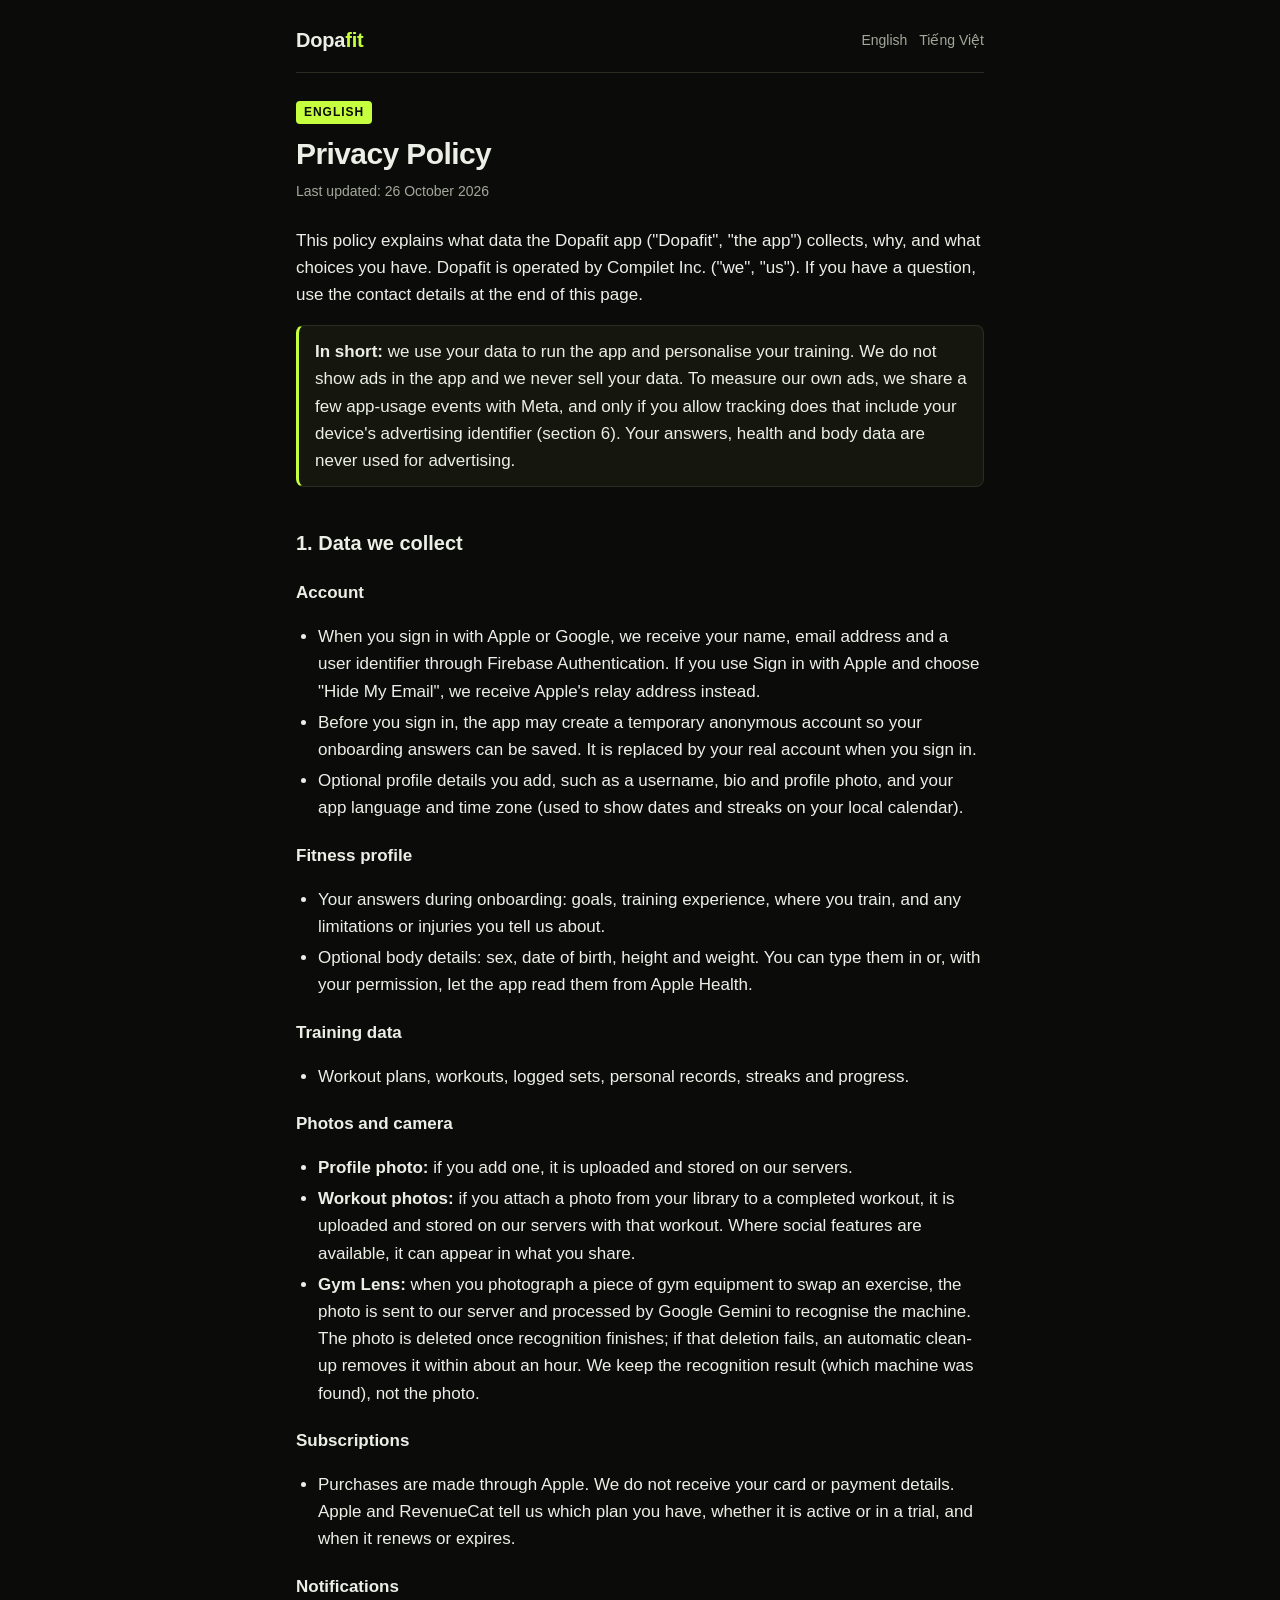
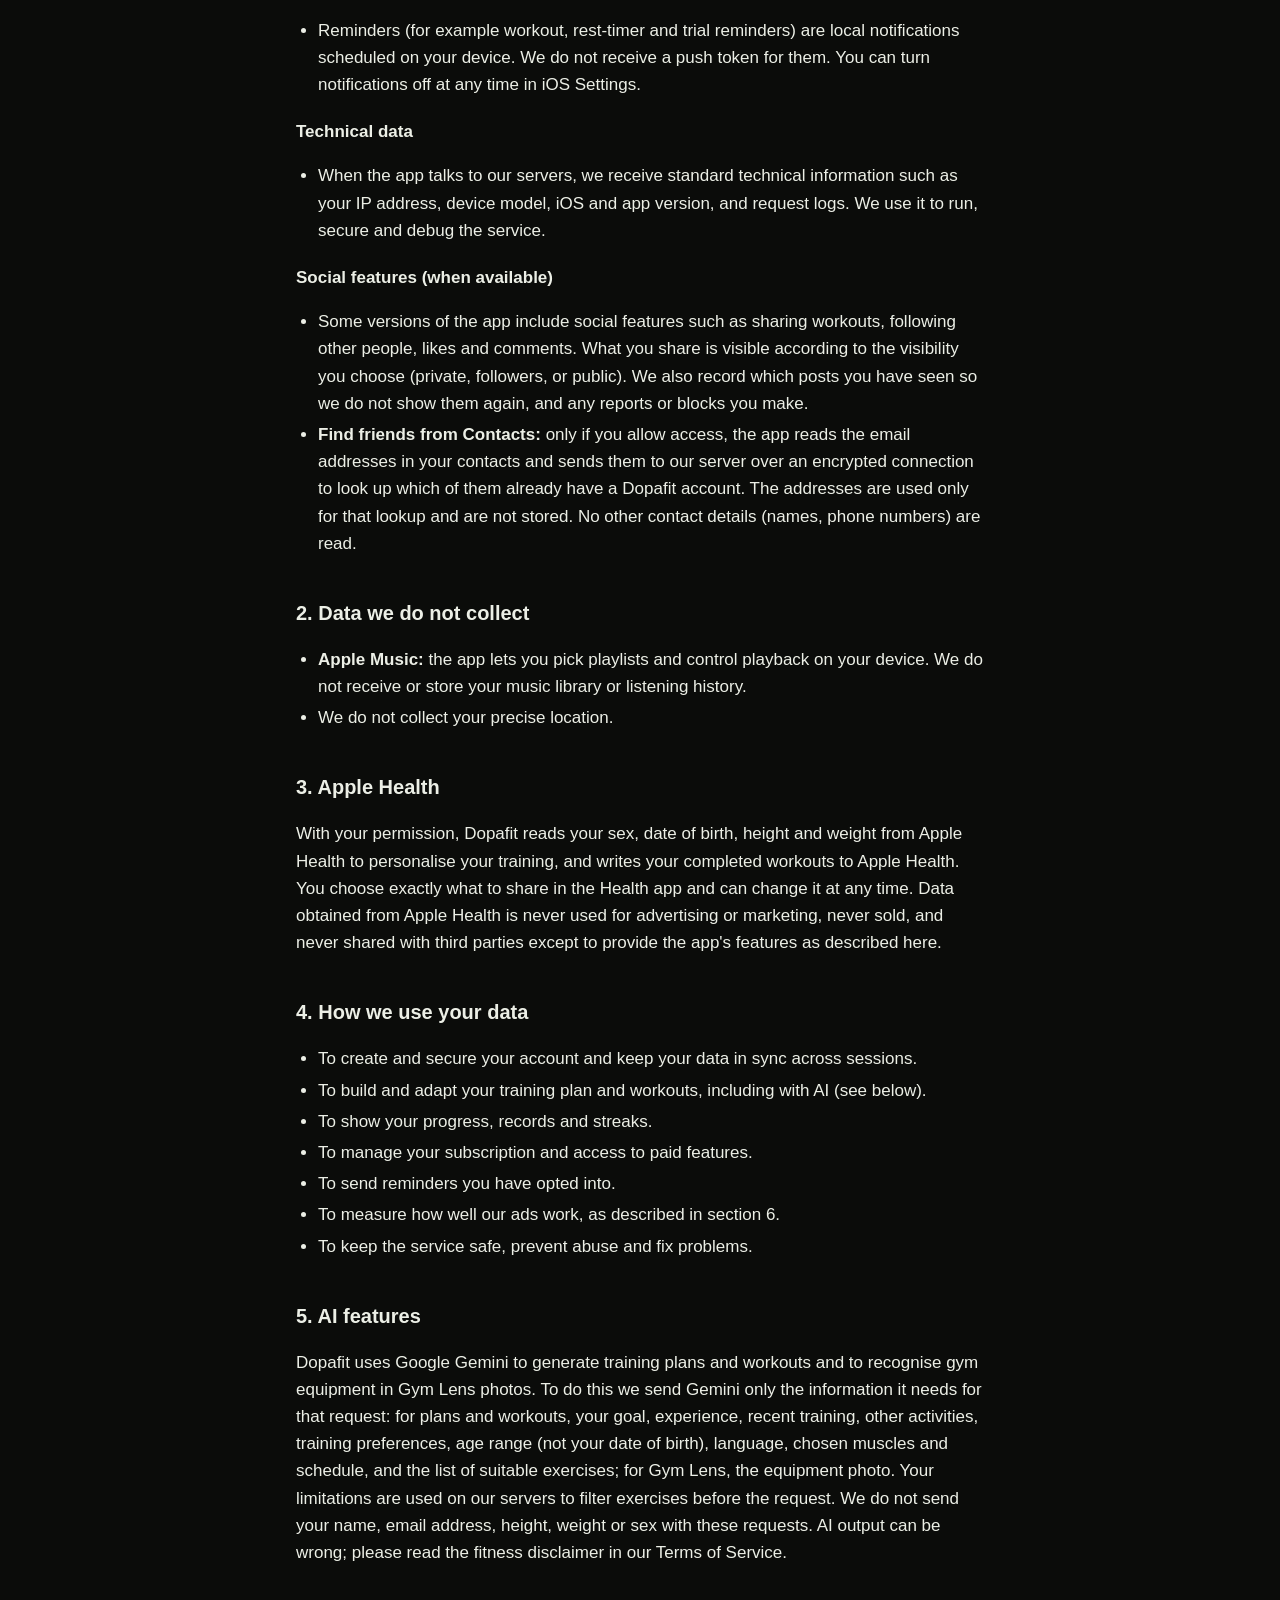
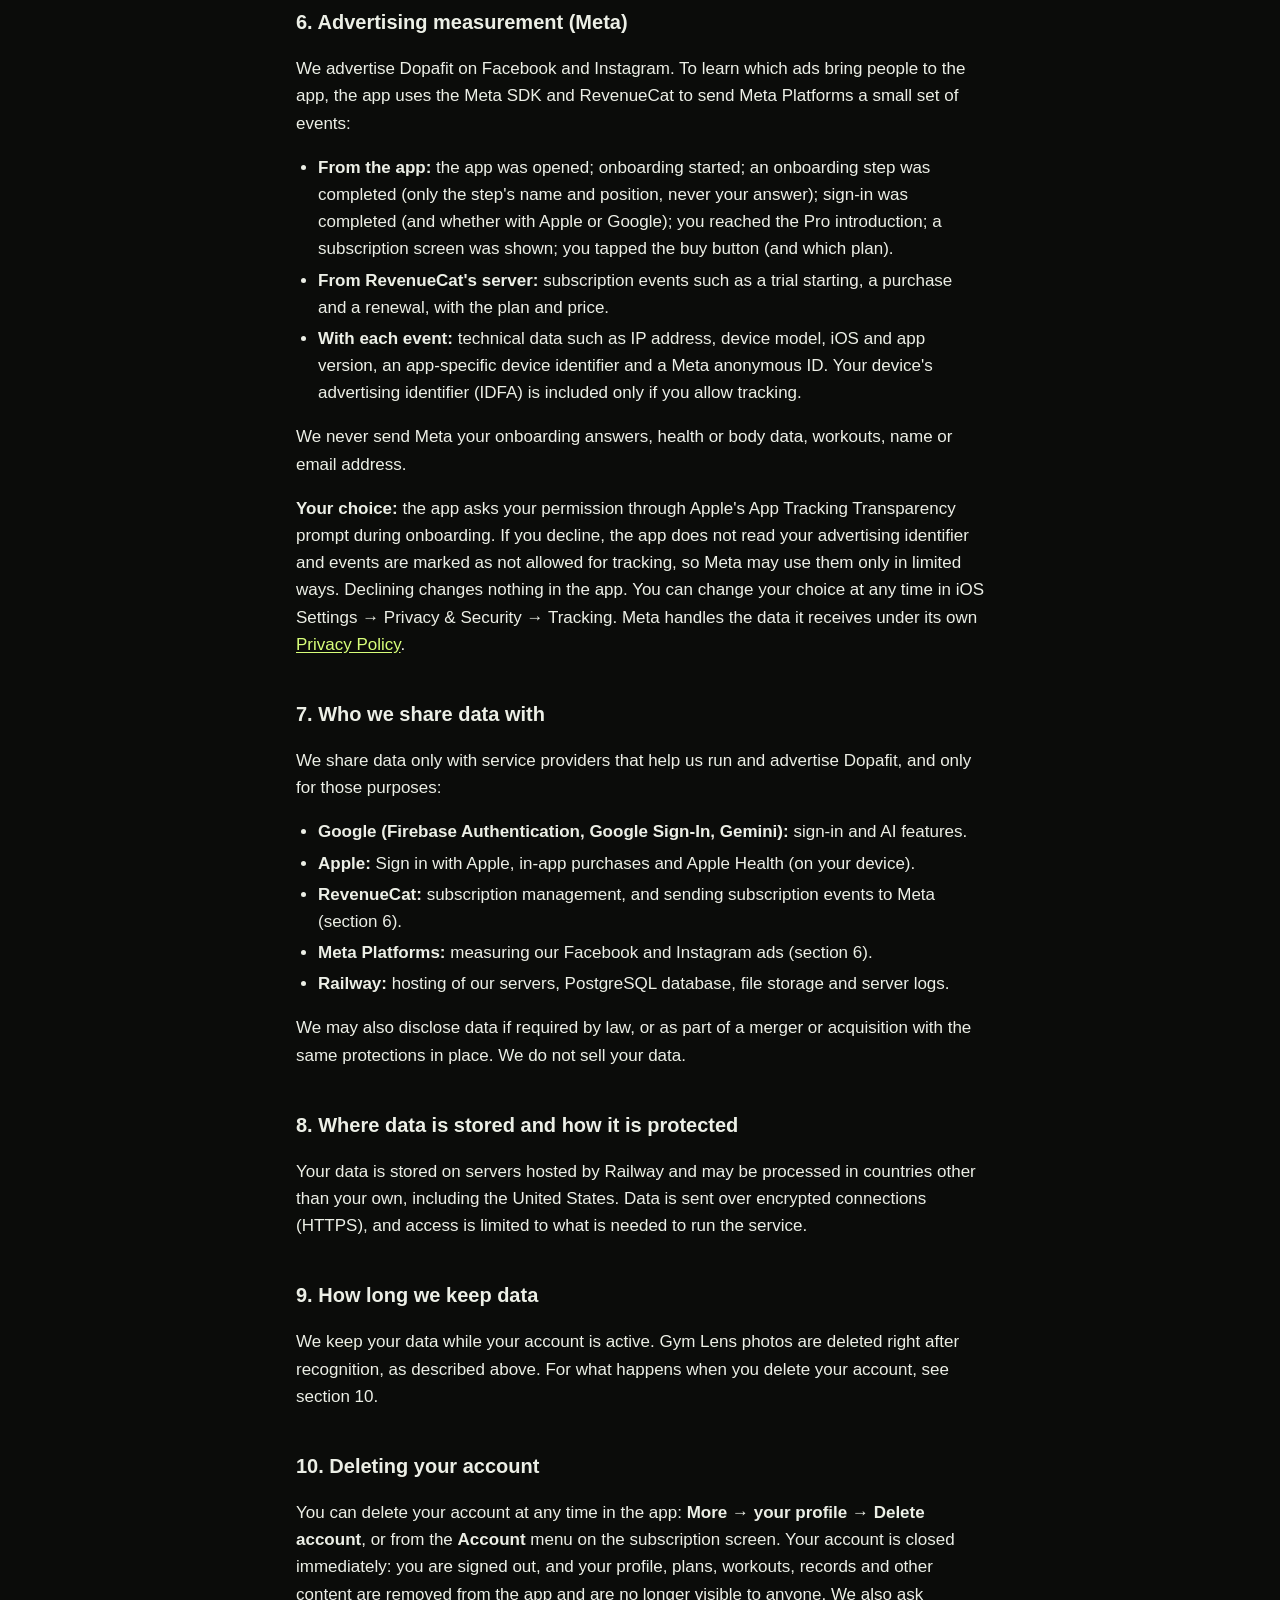
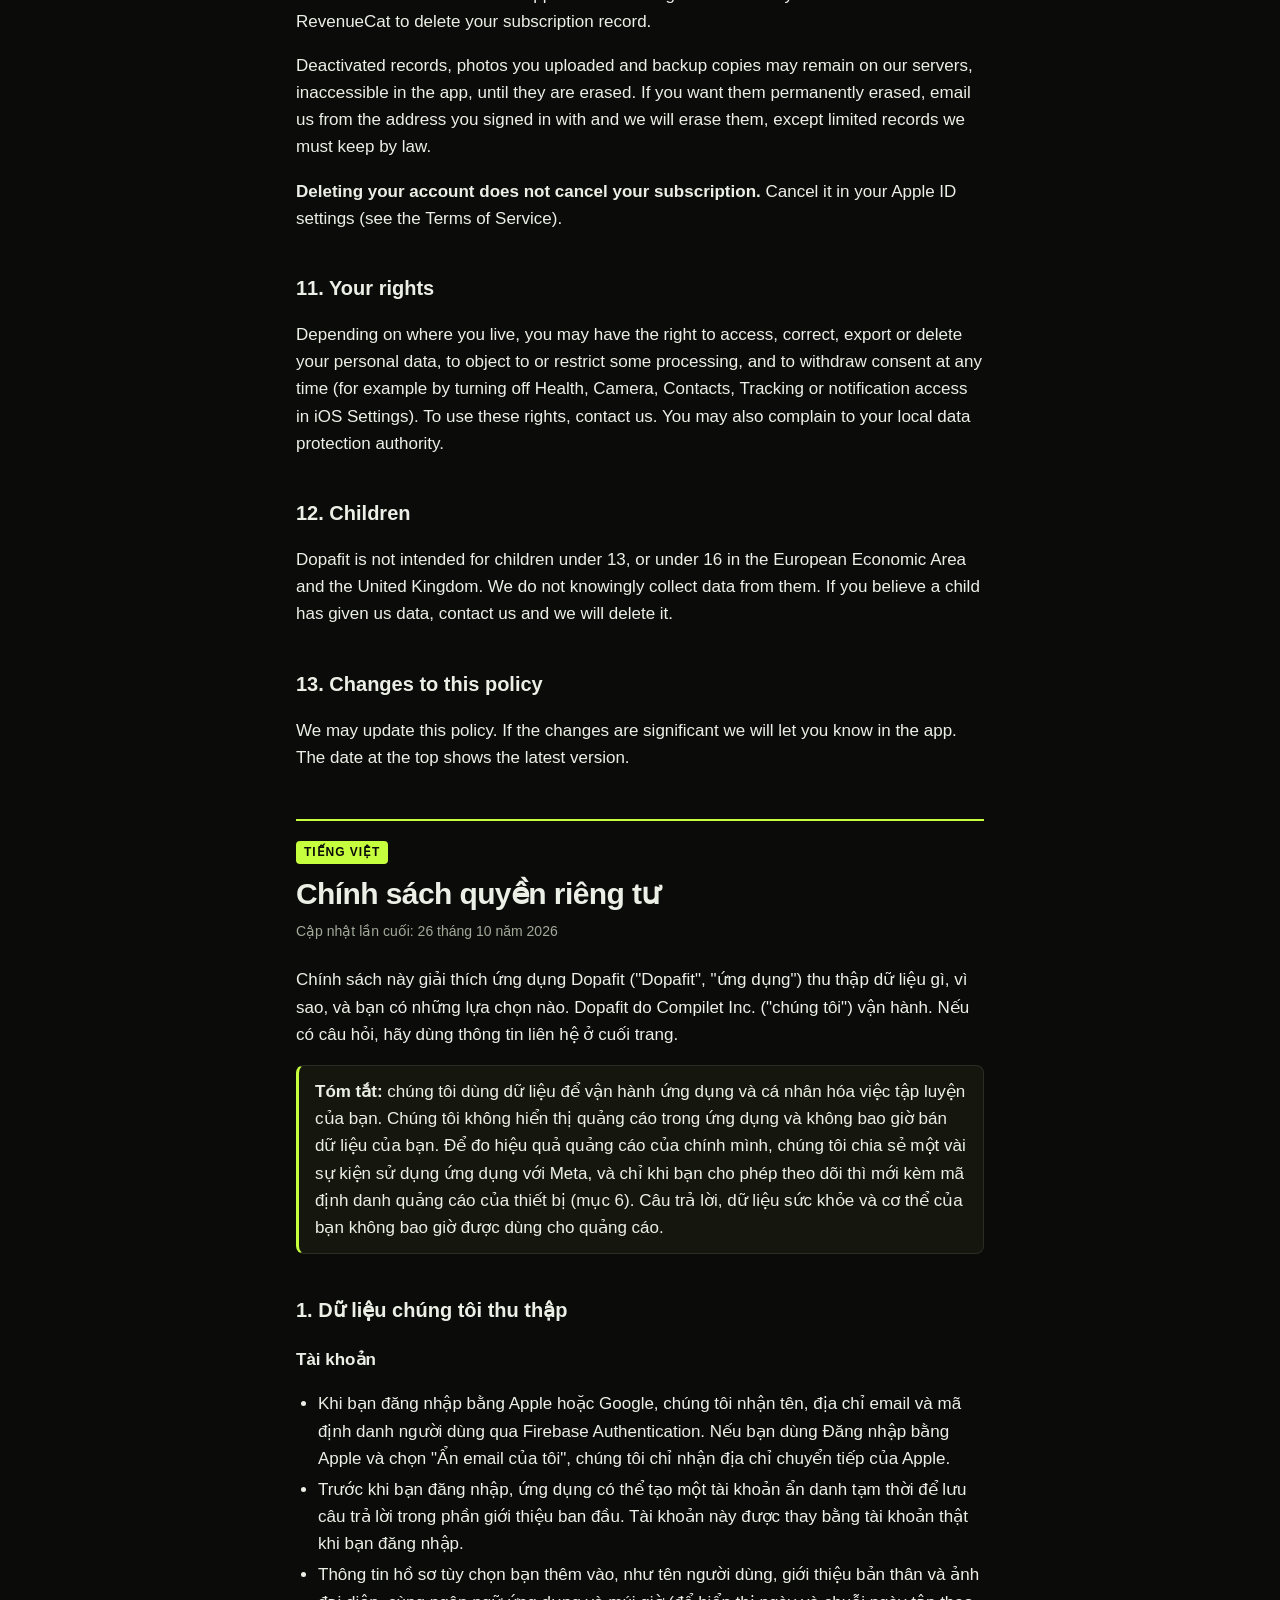
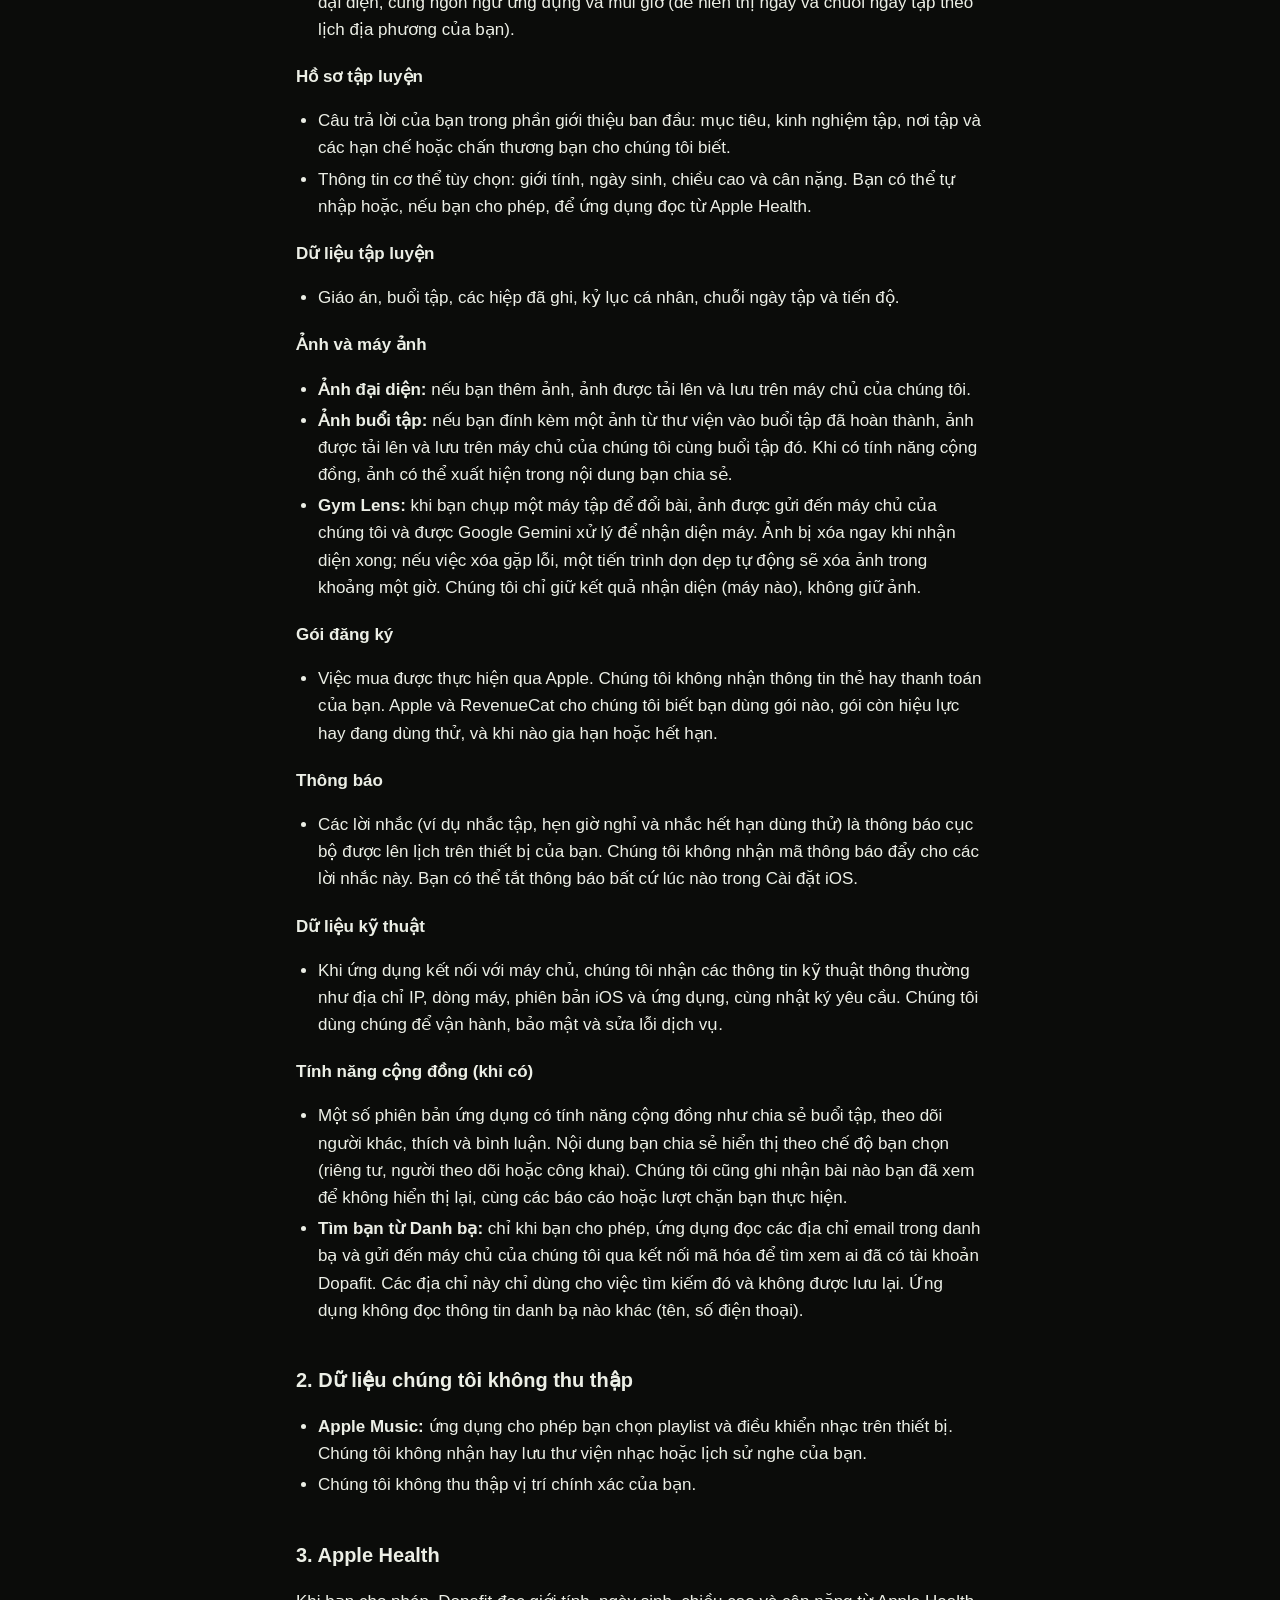
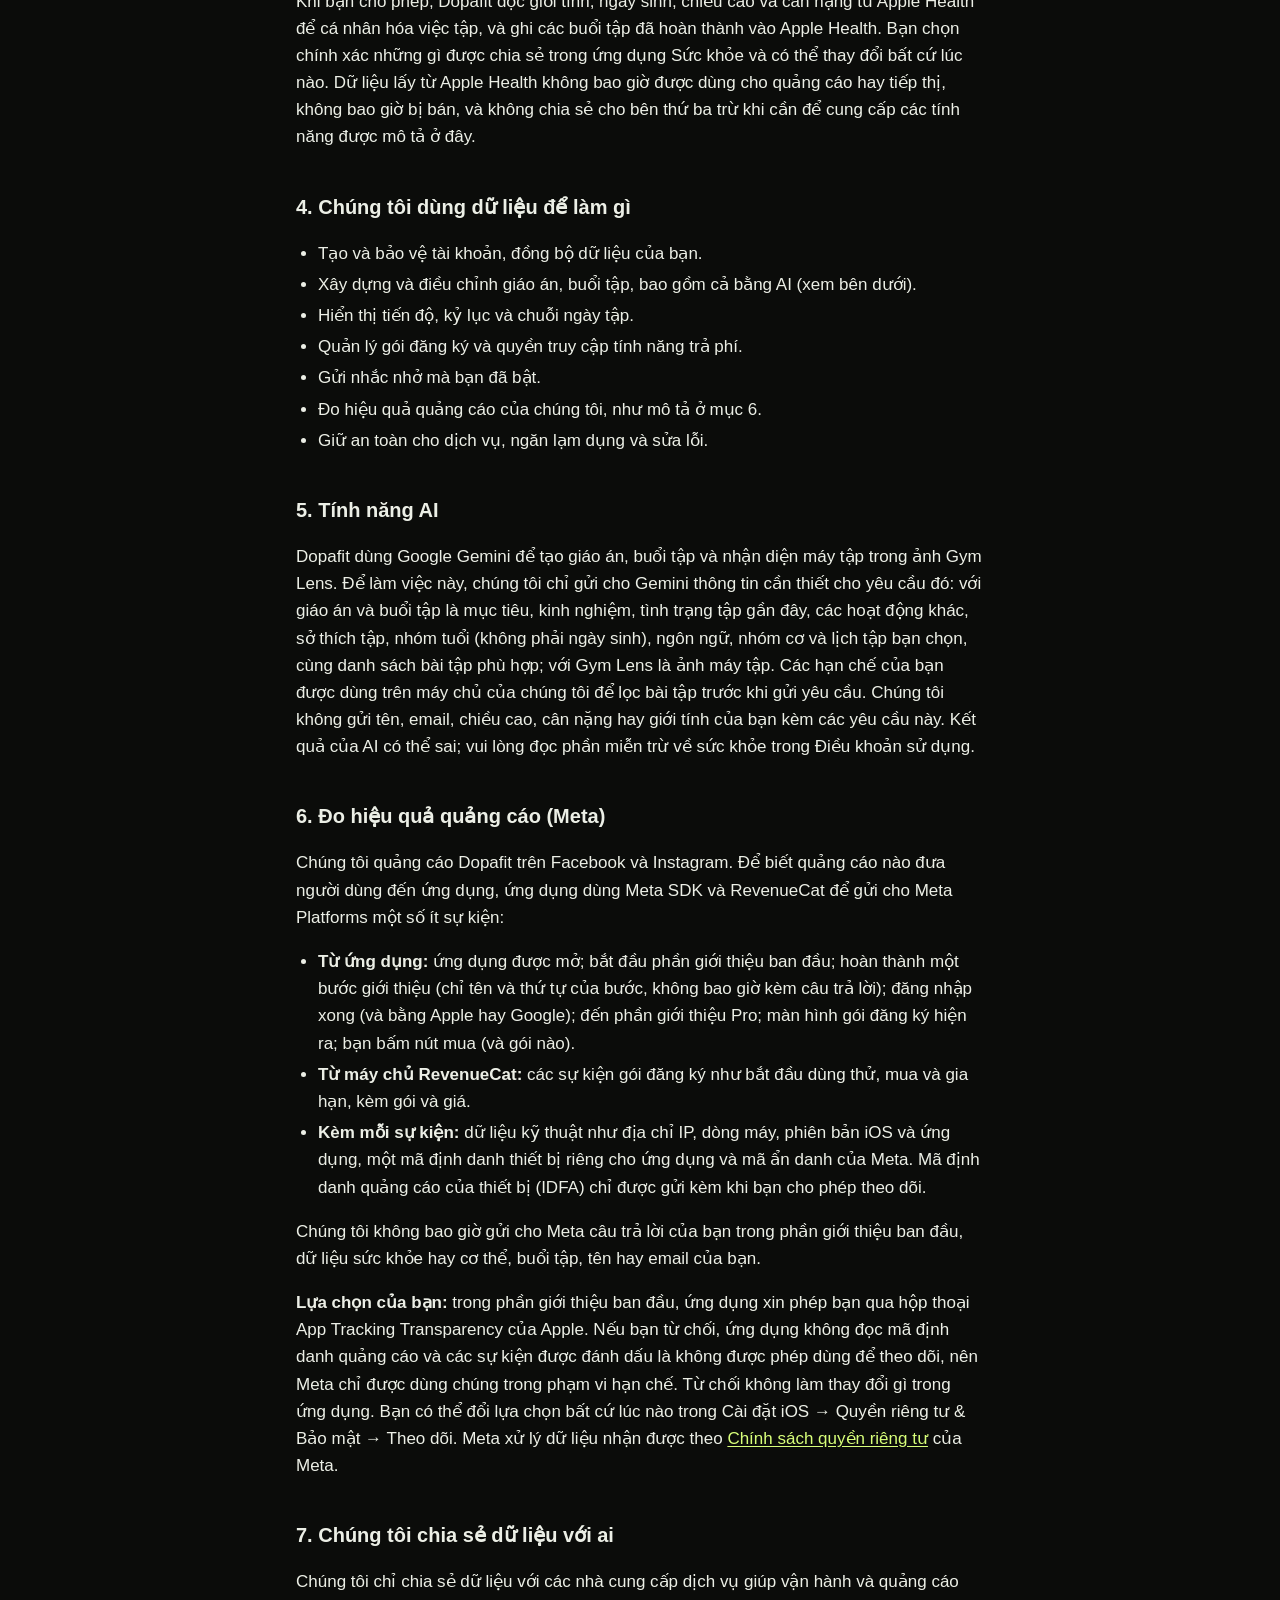
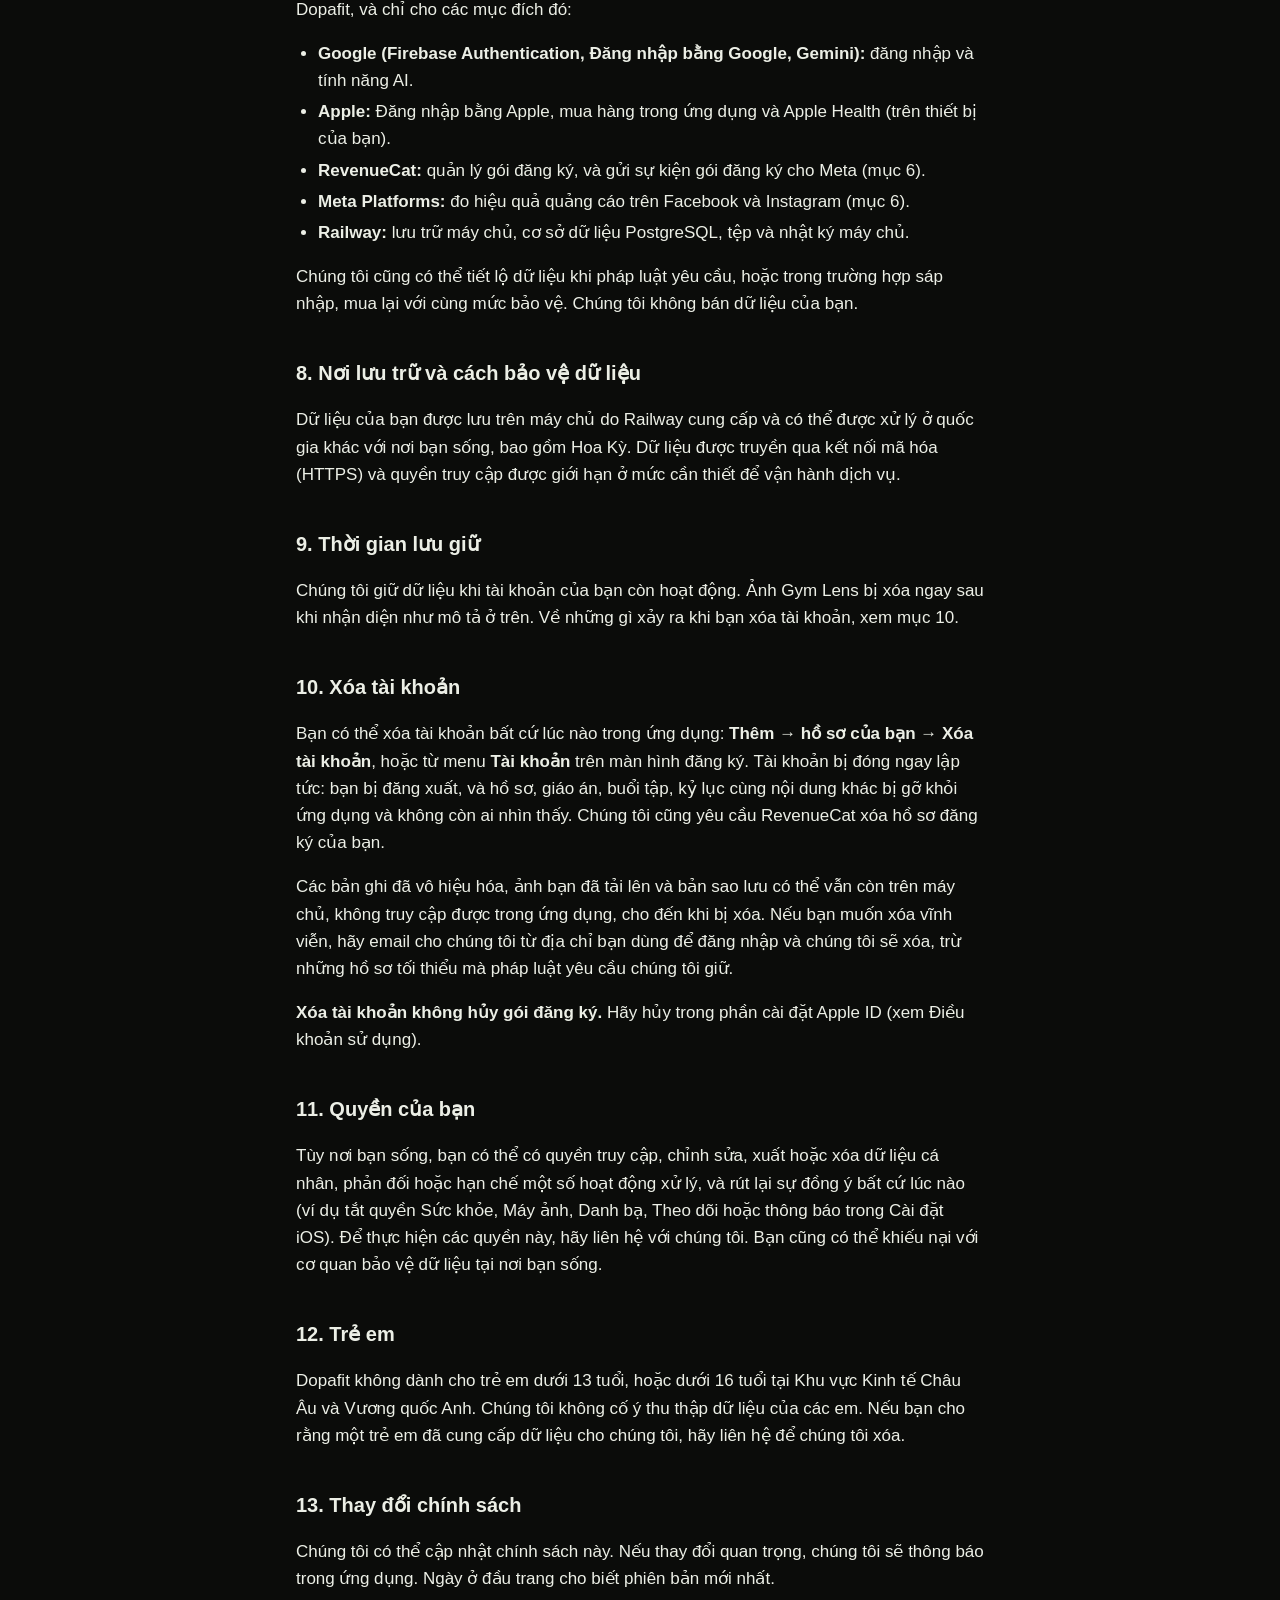
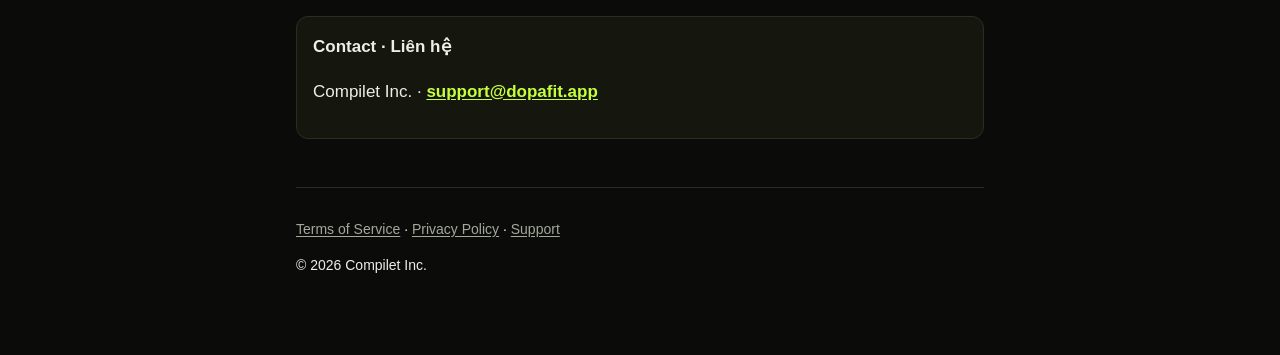
==== commit 2c1f2387: "fix(privacy): match the in-app account deletion path, tidy Vietnamese wording The app deletes the ac" ====
--- a/privacy/index.html
+++ b/privacy/index.html
@@ -101,7 +101,7 @@
       <li><strong>With each event:</strong> technical data such as IP address, device model, iOS and app version, an app-specific device identifier and a Meta anonymous ID. Your device's advertising identifier (IDFA) is included only if you allow tracking.</li>
     </ul>
     <p>We never send Meta your onboarding answers, health or body data, workouts, name or email address.</p>
-    <p><strong>Your choice:</strong> the app asks your permission through Apple's App Tracking Transparency prompt during onboarding. If you decline, the app does not read your advertising identifier and events are marked as not allowed for tracking, which limits how Meta may use them. Declining changes nothing in the app. You can change your choice at any time in iOS Settings → Privacy &amp; Security → Tracking. Meta handles the data it receives under its own <a href="https://www.facebook.com/privacy/policy/">Privacy Policy</a>.</p>
+    <p><strong>Your choice:</strong> the app asks your permission through Apple's App Tracking Transparency prompt during onboarding. If you decline, the app does not read your advertising identifier and events are marked as not allowed for tracking, so Meta may use them only in limited ways. Declining changes nothing in the app. You can change your choice at any time in iOS Settings → Privacy &amp; Security → Tracking. Meta handles the data it receives under its own <a href="https://www.facebook.com/privacy/policy/">Privacy Policy</a>.</p>
 
     <h2>7. Who we share data with</h2>
     <p>We share data only with service providers that help us run and advertise Dopafit, and only for those purposes:</p>
@@ -121,7 +121,7 @@
     <p>We keep your data while your account is active. Gym Lens photos are deleted right after recognition, as described above. For what happens when you delete your account, see section 10.</p>
 
     <h2>10. Deleting your account</h2>
-    <p>You can delete your account at any time in the app: <strong>Profile → Account → Delete account</strong>, or from the <strong>Account</strong> menu on the subscription screen. Your account is closed immediately: you are signed out, and your profile, plans, workouts, records and other content are removed from the app and are no longer visible to anyone. We also ask RevenueCat to delete your subscription record.</p>
+    <p>You can delete your account at any time in the app: <strong>More → your profile → Delete account</strong>, or from the <strong>Account</strong> menu on the subscription screen. Your account is closed immediately: you are signed out, and your profile, plans, workouts, records and other content are removed from the app and are no longer visible to anyone. We also ask RevenueCat to delete your subscription record.</p>
     <p>Deactivated records, photos you uploaded and backup copies may remain on our servers, inaccessible in the app, until they are erased. If you want them permanently erased, email us from the address you signed in with and we will erase them, except limited records we must keep by law.</p>
     <p><strong>Deleting your account does not cancel your subscription.</strong> Cancel it in your Apple ID settings (see the Terms of Service).</p>
 
@@ -221,8 +221,8 @@
       <li><strong>Từ máy chủ RevenueCat:</strong> các sự kiện gói đăng ký như bắt đầu dùng thử, mua và gia hạn, kèm gói và giá.</li>
       <li><strong>Kèm mỗi sự kiện:</strong> dữ liệu kỹ thuật như địa chỉ IP, dòng máy, phiên bản iOS và ứng dụng, một mã định danh thiết bị riêng cho ứng dụng và mã ẩn danh của Meta. Mã định danh quảng cáo của thiết bị (IDFA) chỉ được gửi kèm khi bạn cho phép theo dõi.</li>
     </ul>
-    <p>Chúng tôi không bao giờ gửi cho Meta câu trả lời giới thiệu ban đầu, dữ liệu sức khỏe hay cơ thể, buổi tập, tên hay email của bạn.</p>
-    <p><strong>Lựa chọn của bạn:</strong> trong phần giới thiệu ban đầu, ứng dụng xin phép bạn qua hộp thoại App Tracking Transparency của Apple. Nếu bạn từ chối, ứng dụng không đọc mã định danh quảng cáo và các sự kiện được đánh dấu là không được phép dùng để theo dõi, giới hạn cách Meta được dùng chúng. Từ chối không làm thay đổi gì trong ứng dụng. Bạn có thể đổi lựa chọn bất cứ lúc nào trong Cài đặt iOS → Quyền riêng tư &amp; Bảo mật → Theo dõi. Meta xử lý dữ liệu nhận được theo <a href="https://www.facebook.com/privacy/policy/">Chính sách quyền riêng tư</a> của Meta.</p>
+    <p>Chúng tôi không bao giờ gửi cho Meta câu trả lời của bạn trong phần giới thiệu ban đầu, dữ liệu sức khỏe hay cơ thể, buổi tập, tên hay email của bạn.</p>
+    <p><strong>Lựa chọn của bạn:</strong> trong phần giới thiệu ban đầu, ứng dụng xin phép bạn qua hộp thoại App Tracking Transparency của Apple. Nếu bạn từ chối, ứng dụng không đọc mã định danh quảng cáo và các sự kiện được đánh dấu là không được phép dùng để theo dõi, nên Meta chỉ được dùng chúng trong phạm vi hạn chế. Từ chối không làm thay đổi gì trong ứng dụng. Bạn có thể đổi lựa chọn bất cứ lúc nào trong Cài đặt iOS → Quyền riêng tư &amp; Bảo mật → Theo dõi. Meta xử lý dữ liệu nhận được theo <a href="https://www.facebook.com/privacy/policy/">Chính sách quyền riêng tư</a> của Meta.</p>
 
     <h2>7. Chúng tôi chia sẻ dữ liệu với ai</h2>
     <p>Chúng tôi chỉ chia sẻ dữ liệu với các nhà cung cấp dịch vụ giúp vận hành và quảng cáo Dopafit, và chỉ cho các mục đích đó:</p>
@@ -242,7 +242,7 @@
     <p>Chúng tôi giữ dữ liệu khi tài khoản của bạn còn hoạt động. Ảnh Gym Lens bị xóa ngay sau khi nhận diện như mô tả ở trên. Về những gì xảy ra khi bạn xóa tài khoản, xem mục 10.</p>
 
     <h2>10. Xóa tài khoản</h2>
-    <p>Bạn có thể xóa tài khoản bất cứ lúc nào trong ứng dụng: <strong>Hồ sơ → Tài khoản → Xóa tài khoản</strong>, hoặc từ menu <strong>Tài khoản</strong> trên màn hình đăng ký. Tài khoản bị đóng ngay lập tức: bạn bị đăng xuất, và hồ sơ, giáo án, buổi tập, kỷ lục cùng nội dung khác bị gỡ khỏi ứng dụng và không còn ai nhìn thấy. Chúng tôi cũng yêu cầu RevenueCat xóa hồ sơ đăng ký của bạn.</p>
+    <p>Bạn có thể xóa tài khoản bất cứ lúc nào trong ứng dụng: <strong>Thêm → hồ sơ của bạn → Xóa tài khoản</strong>, hoặc từ menu <strong>Tài khoản</strong> trên màn hình đăng ký. Tài khoản bị đóng ngay lập tức: bạn bị đăng xuất, và hồ sơ, giáo án, buổi tập, kỷ lục cùng nội dung khác bị gỡ khỏi ứng dụng và không còn ai nhìn thấy. Chúng tôi cũng yêu cầu RevenueCat xóa hồ sơ đăng ký của bạn.</p>
     <p>Các bản ghi đã vô hiệu hóa, ảnh bạn đã tải lên và bản sao lưu có thể vẫn còn trên máy chủ, không truy cập được trong ứng dụng, cho đến khi bị xóa. Nếu bạn muốn xóa vĩnh viễn, hãy email cho chúng tôi từ địa chỉ bạn dùng để đăng nhập và chúng tôi sẽ xóa, trừ những hồ sơ tối thiểu mà pháp luật yêu cầu chúng tôi giữ.</p>
     <p><strong>Xóa tài khoản không hủy gói đăng ký.</strong> Hãy hủy trong phần cài đặt Apple ID (xem Điều khoản sử dụng).</p>
 
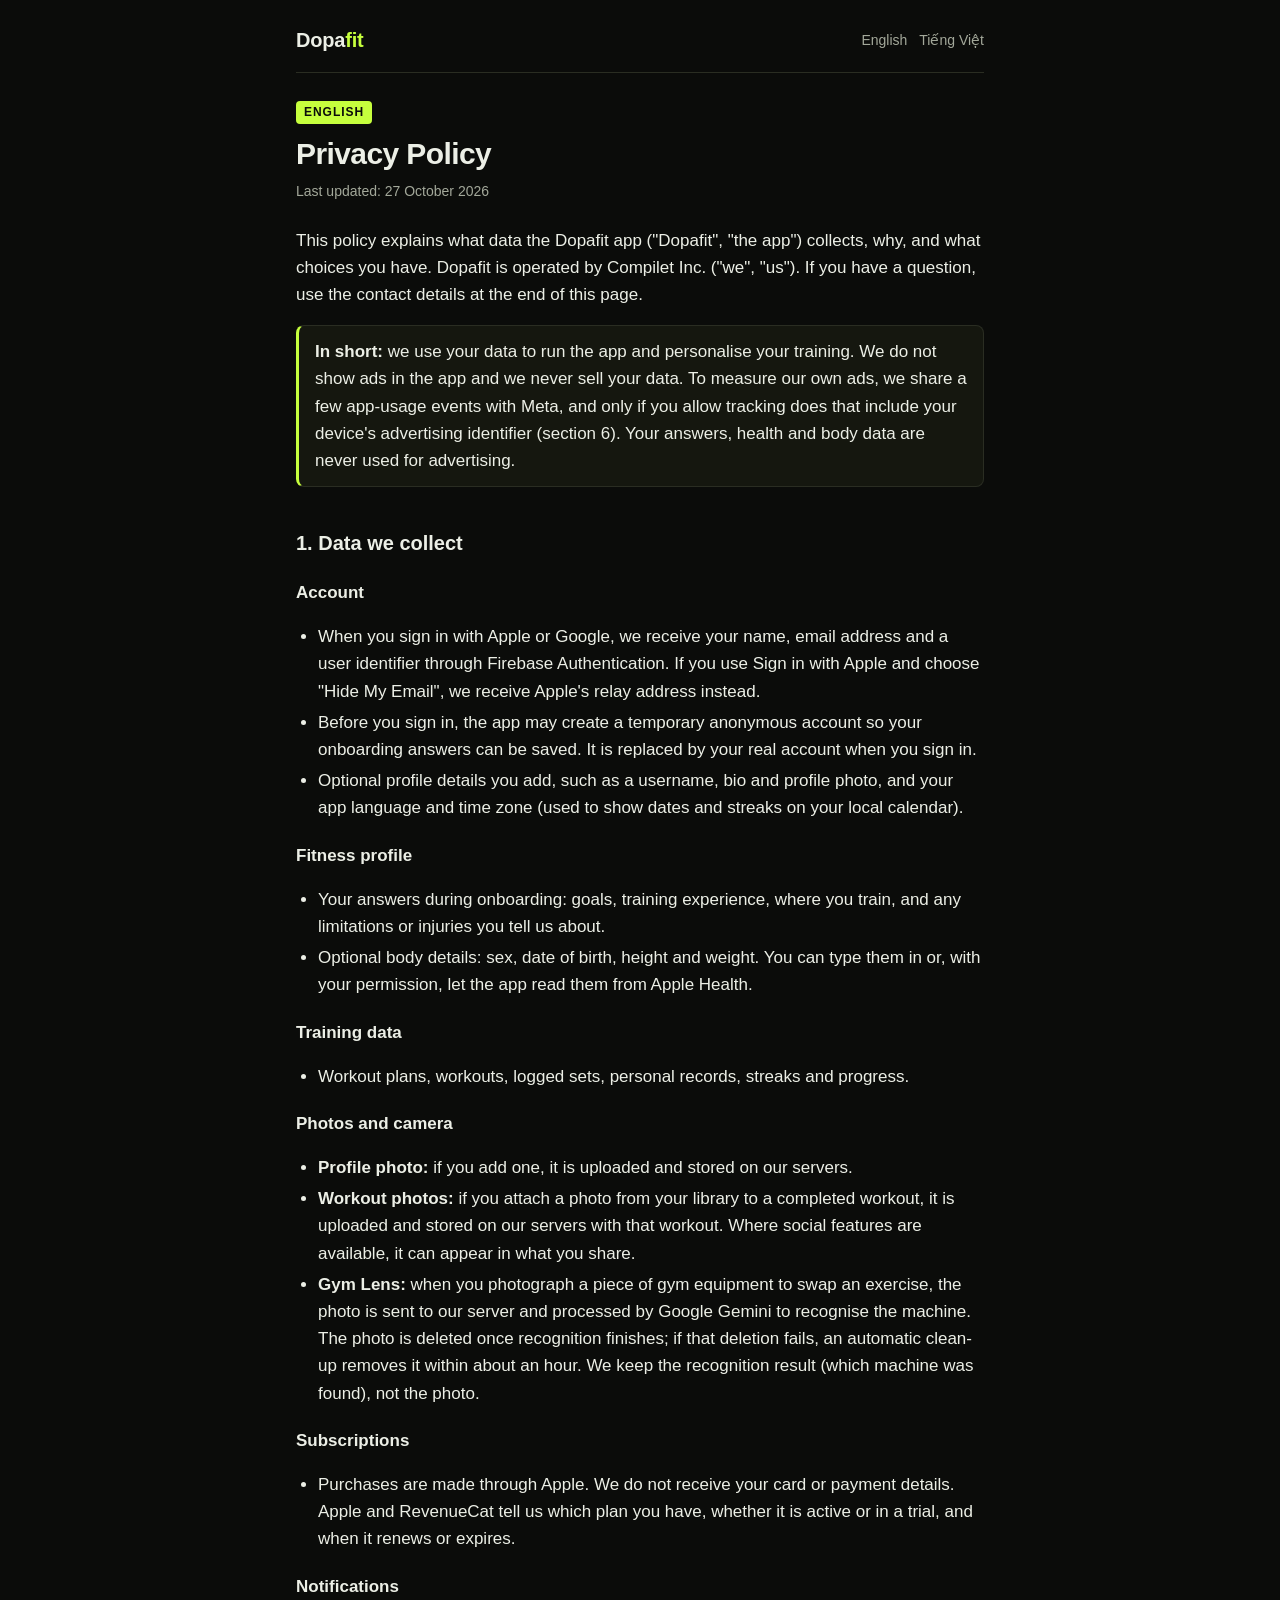
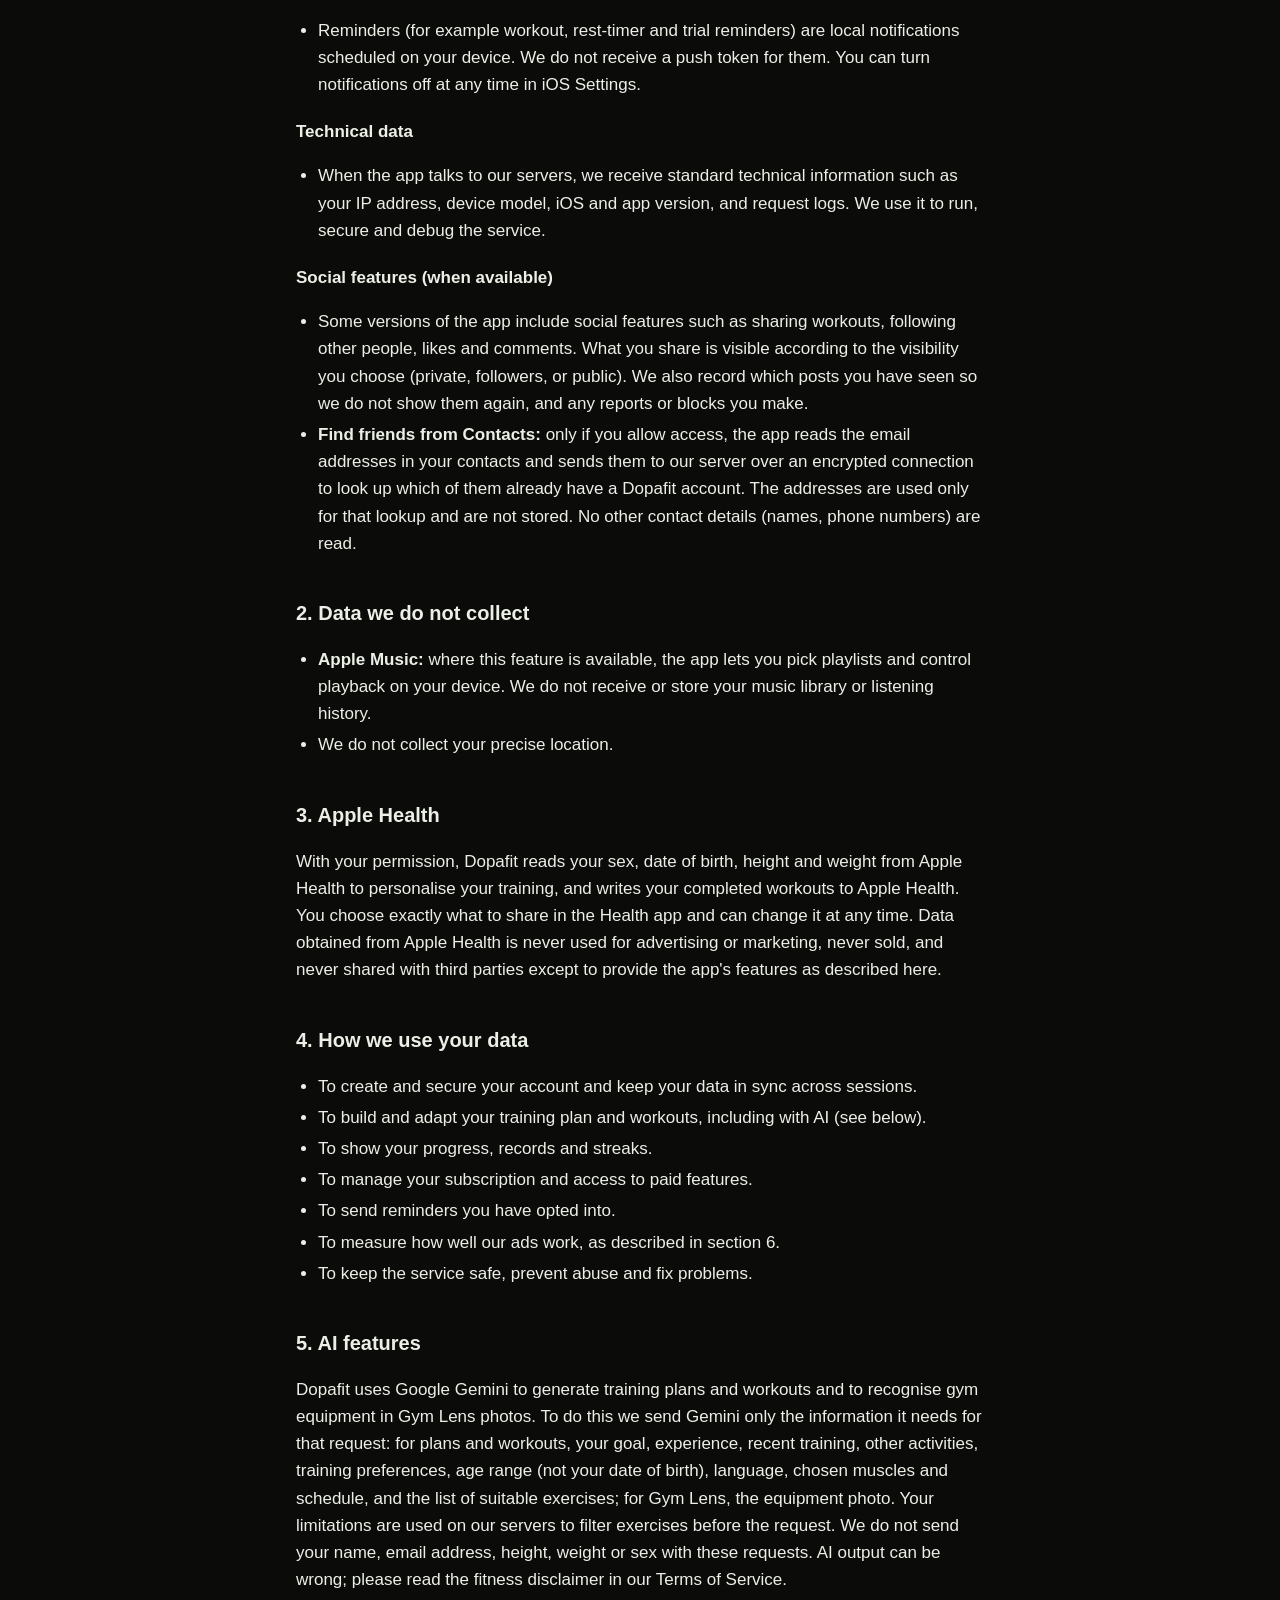
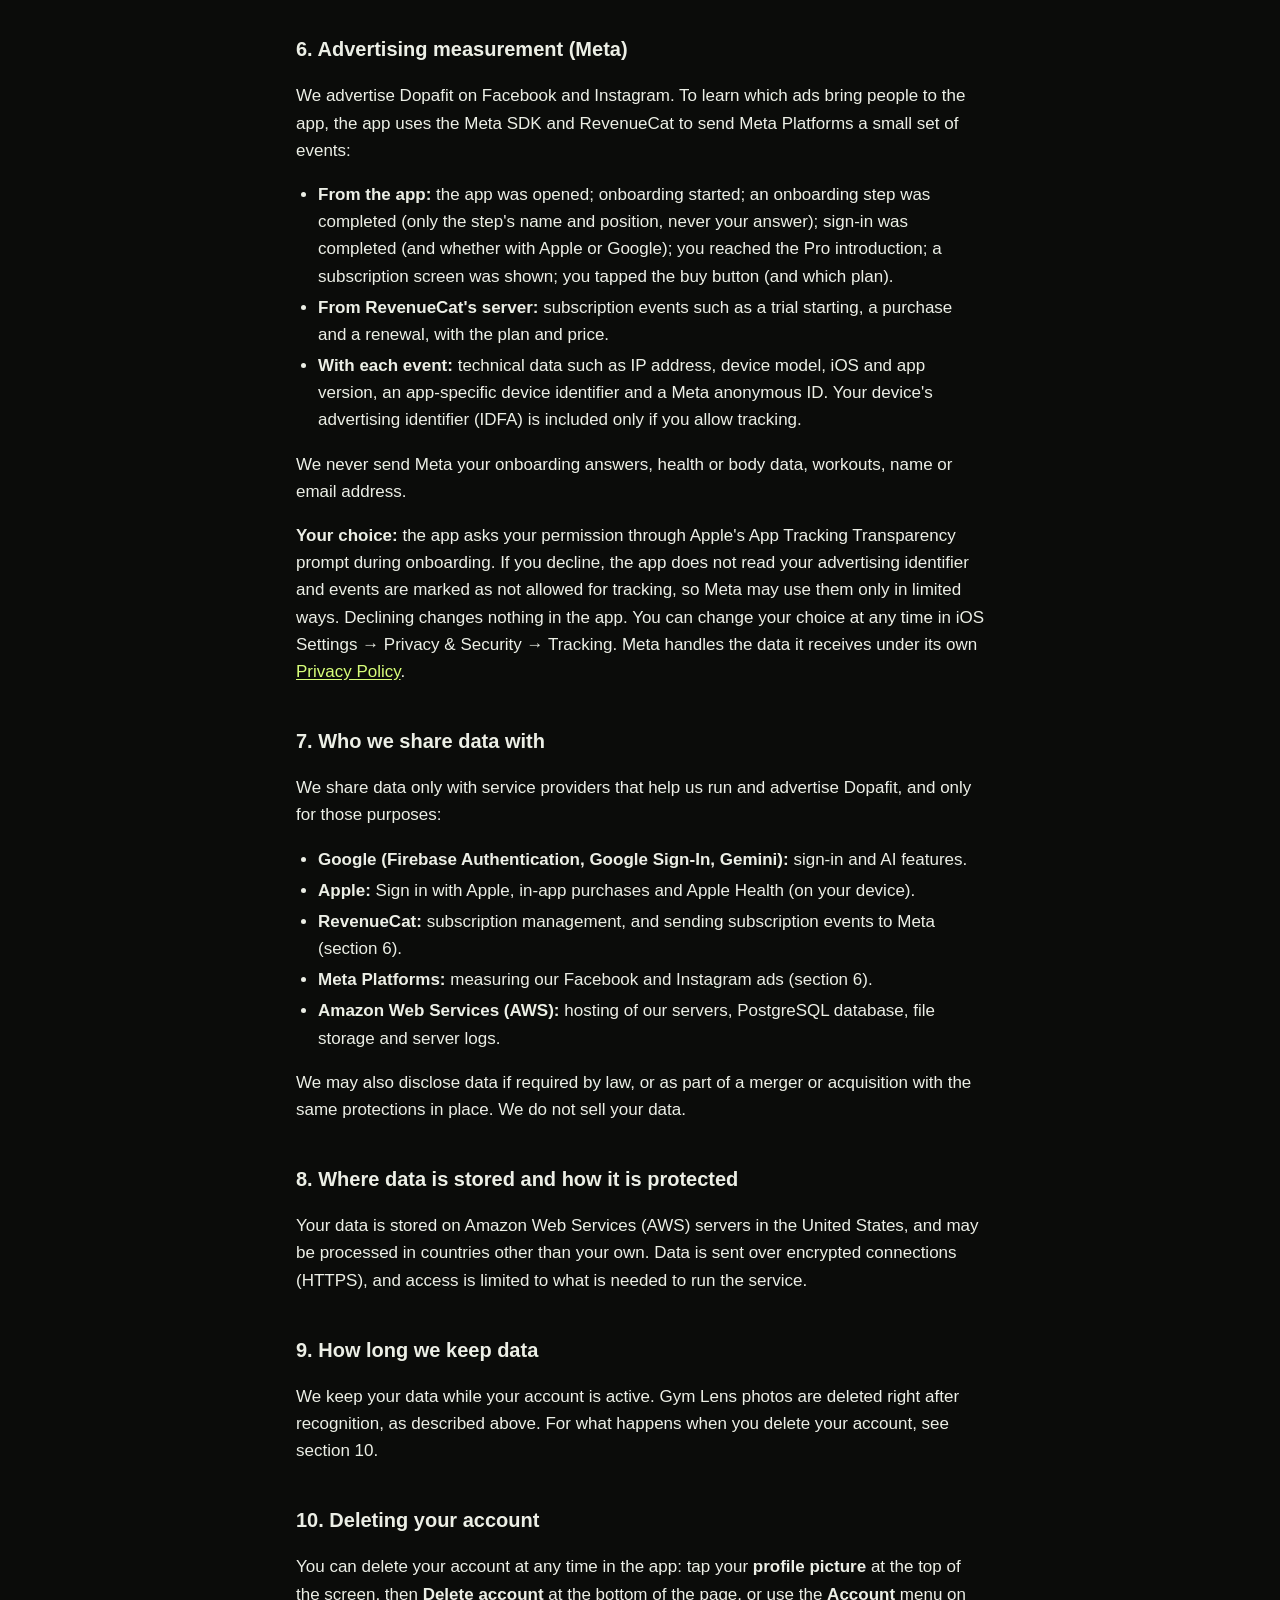
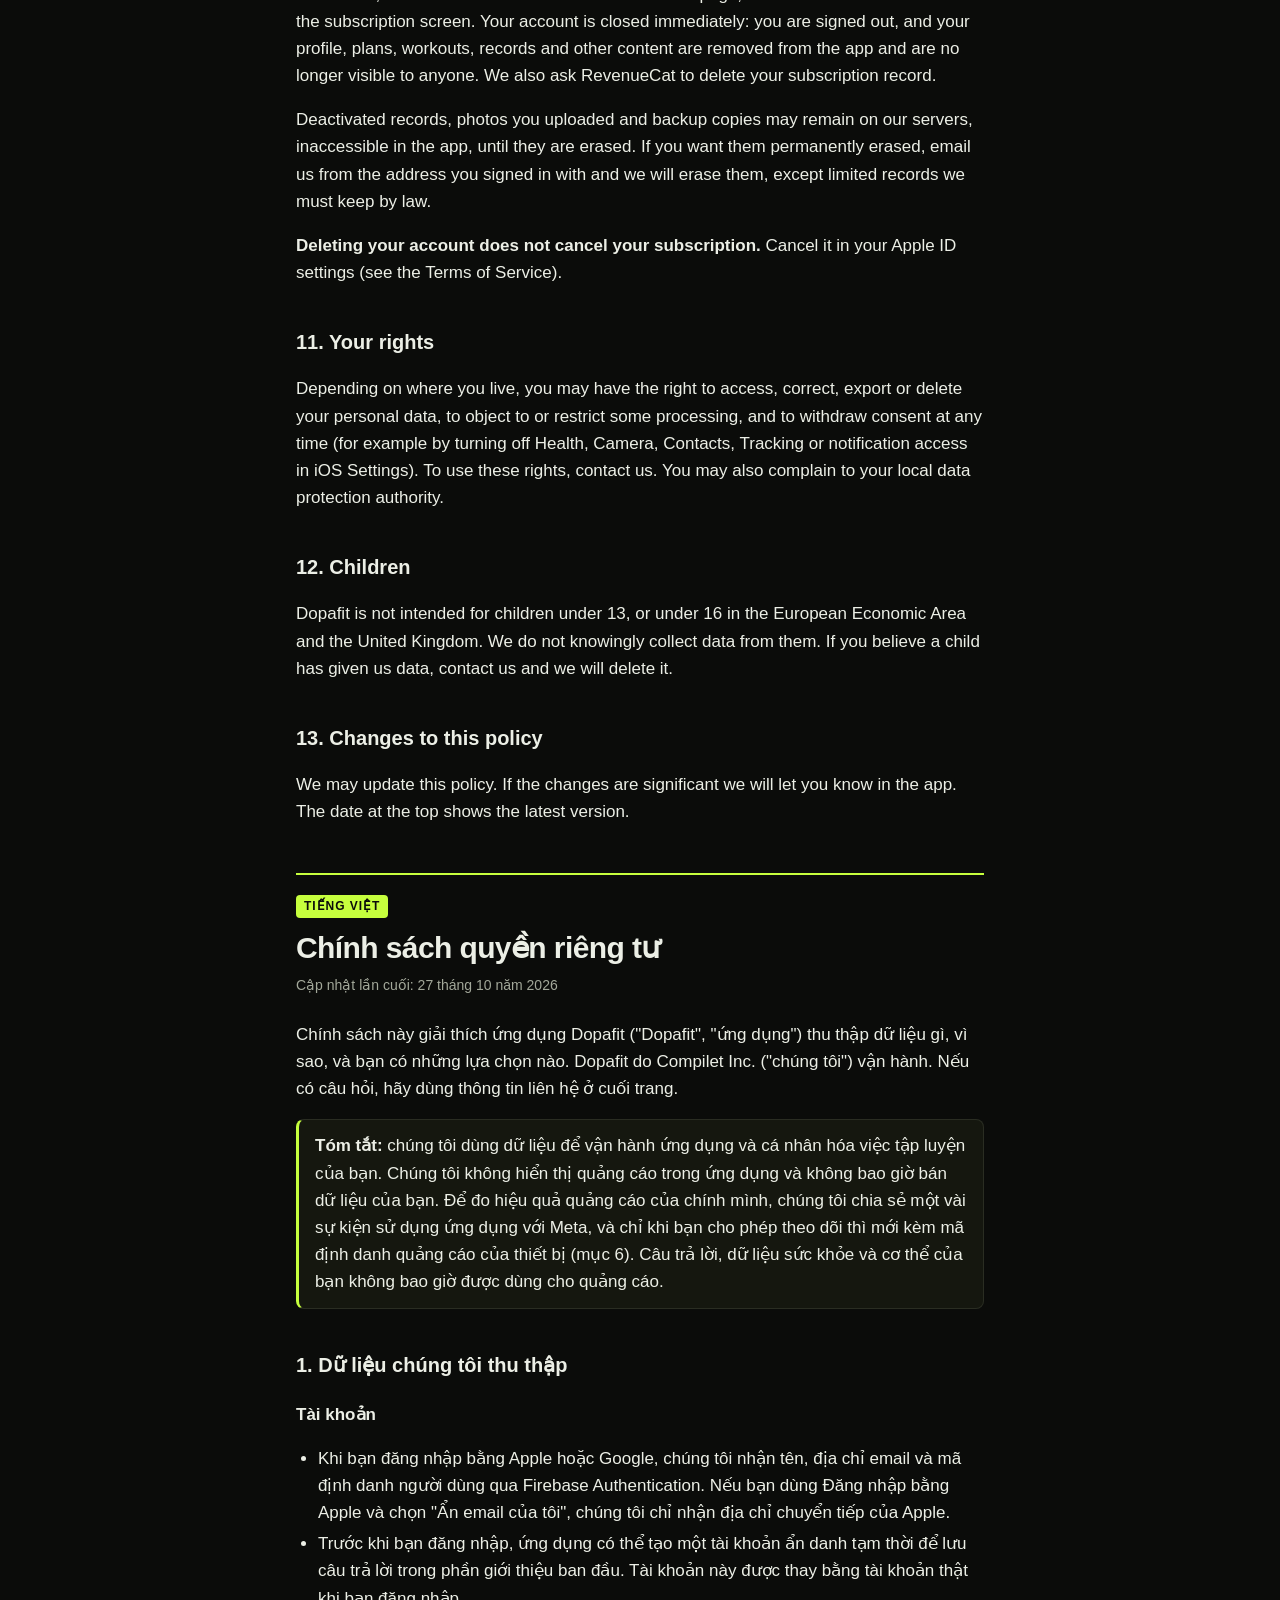
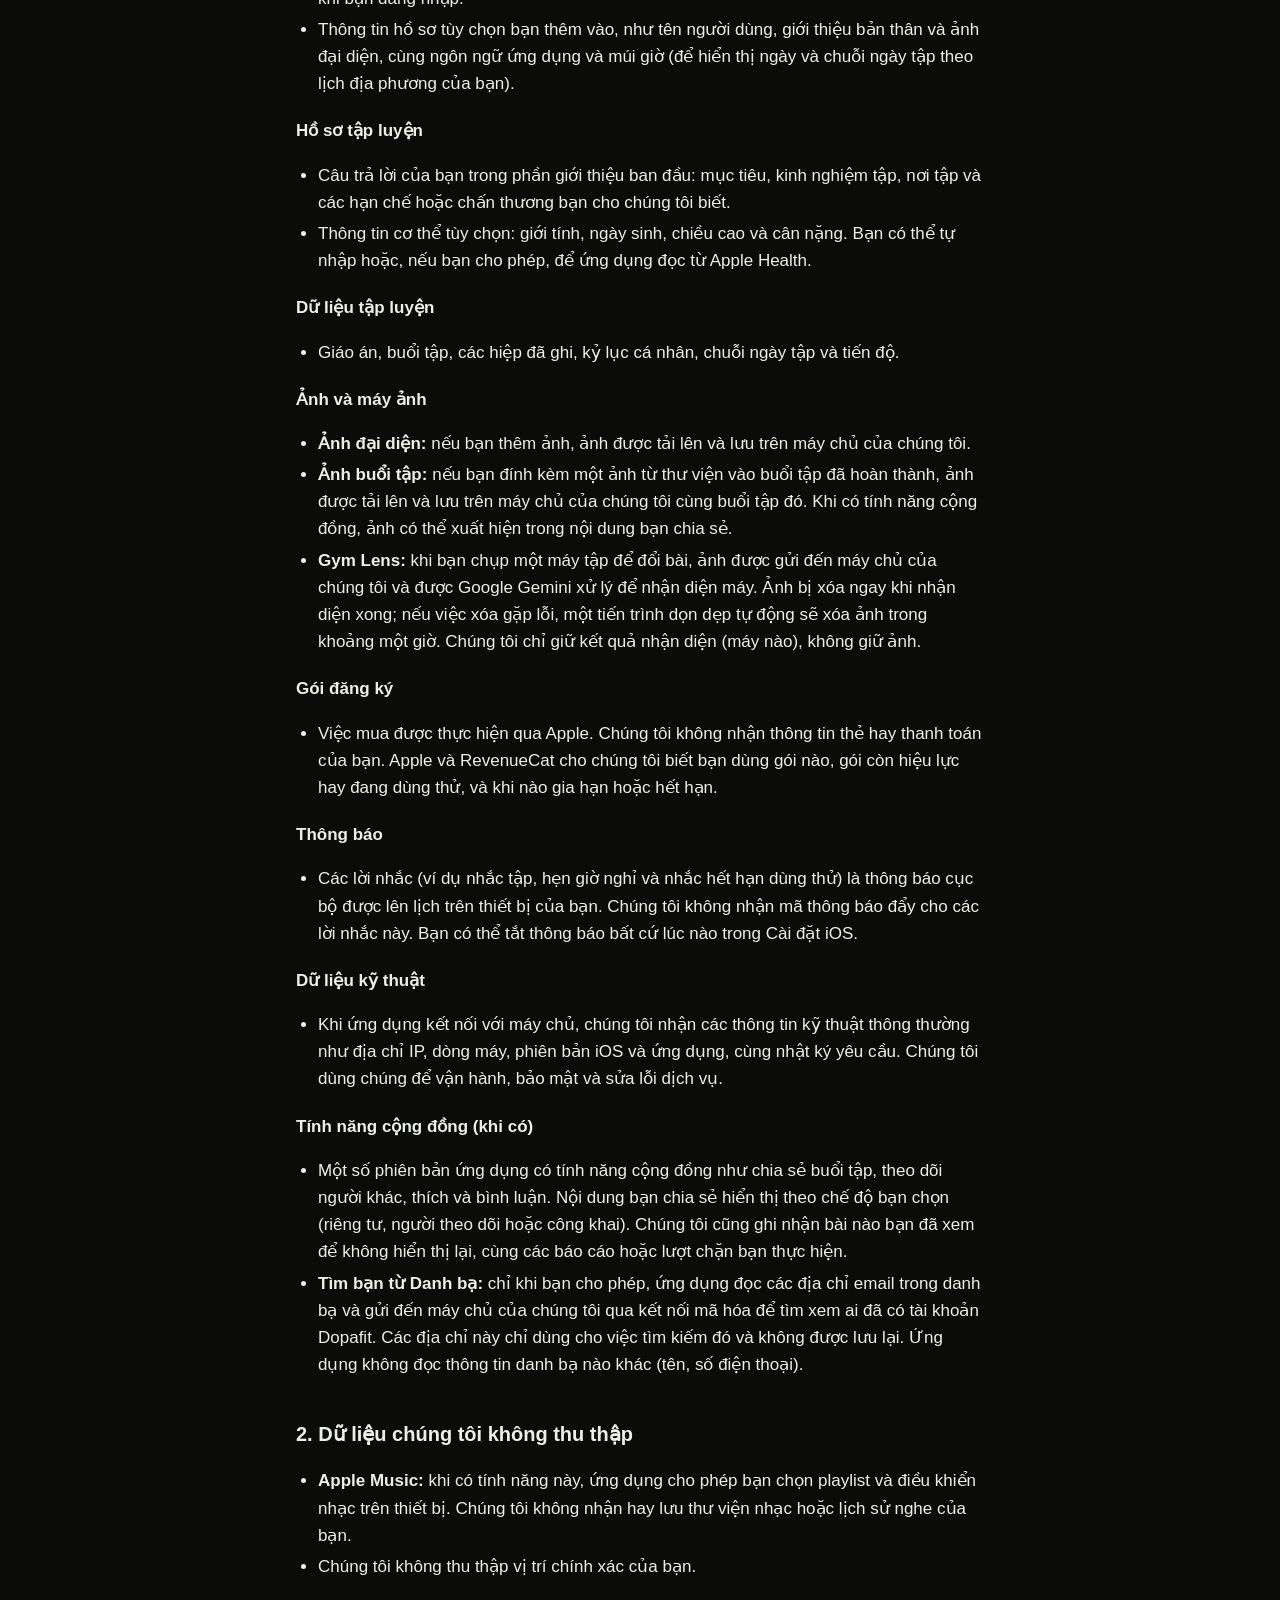
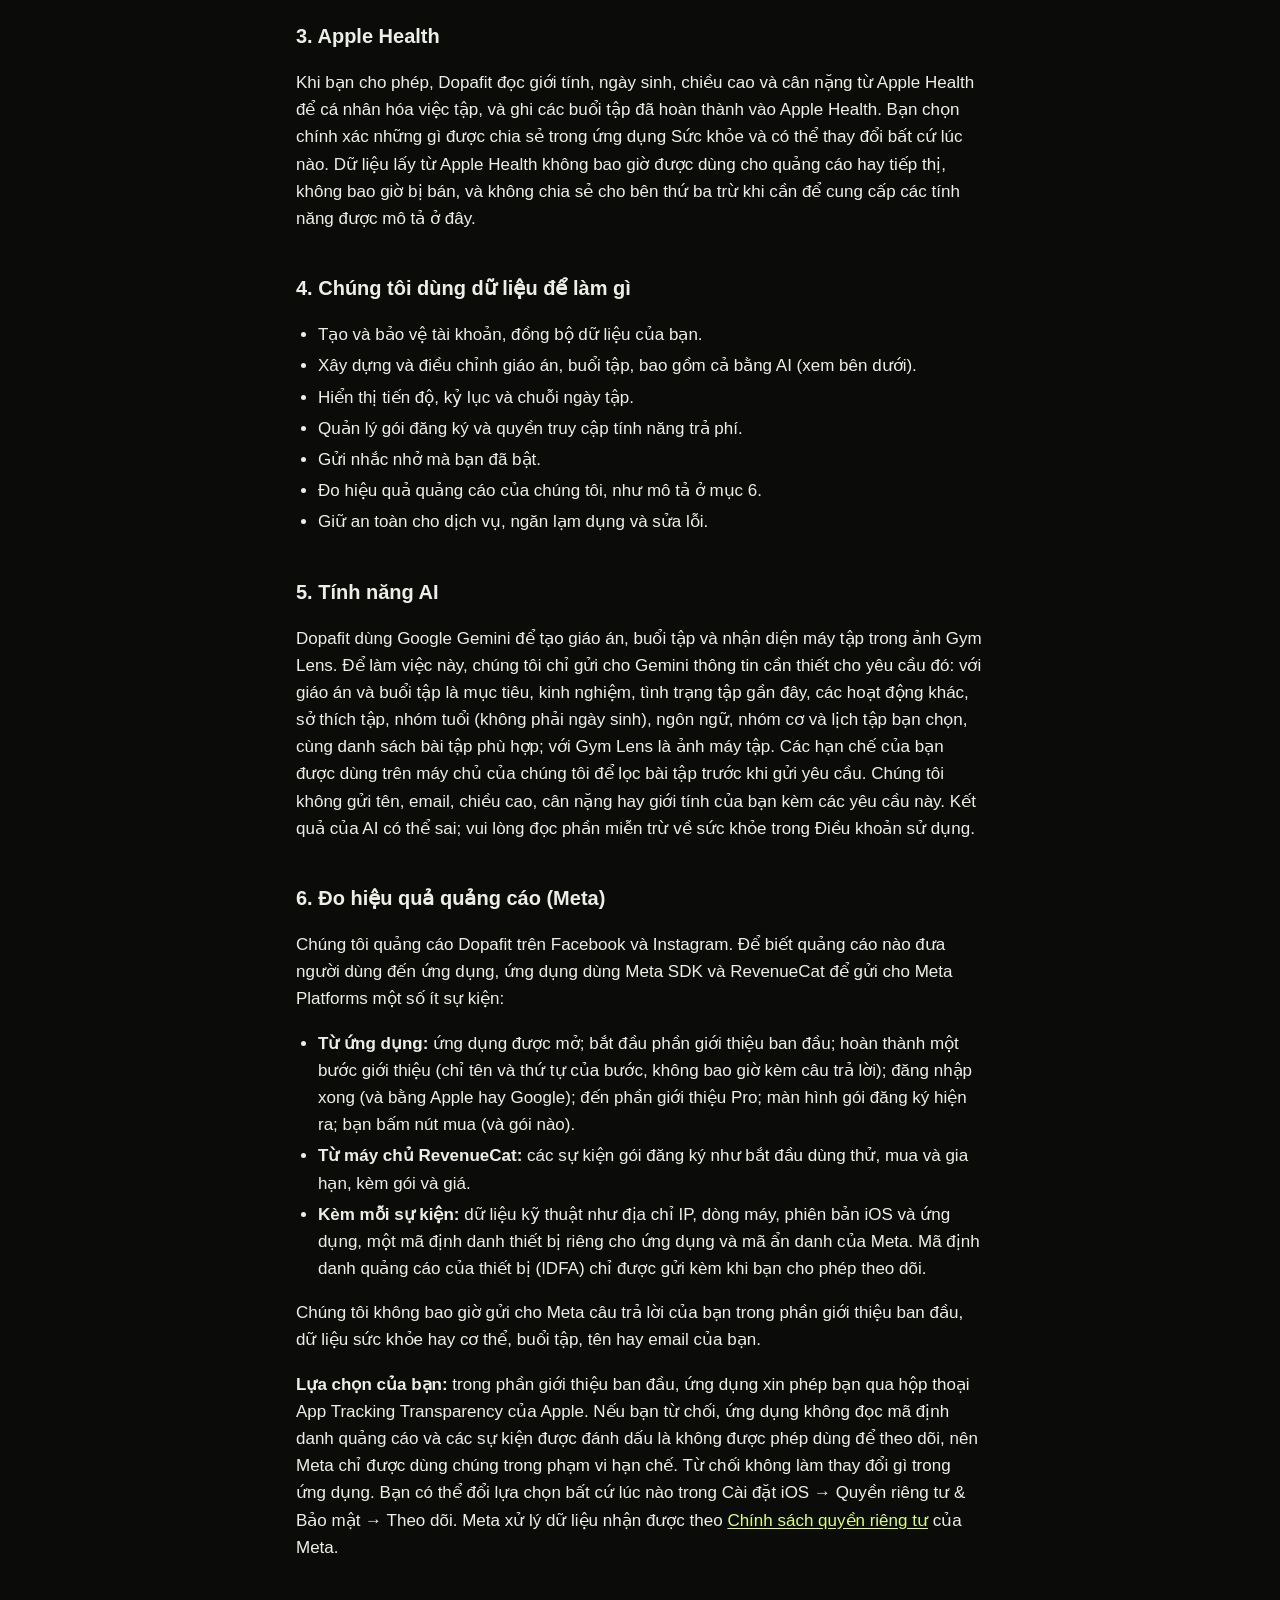
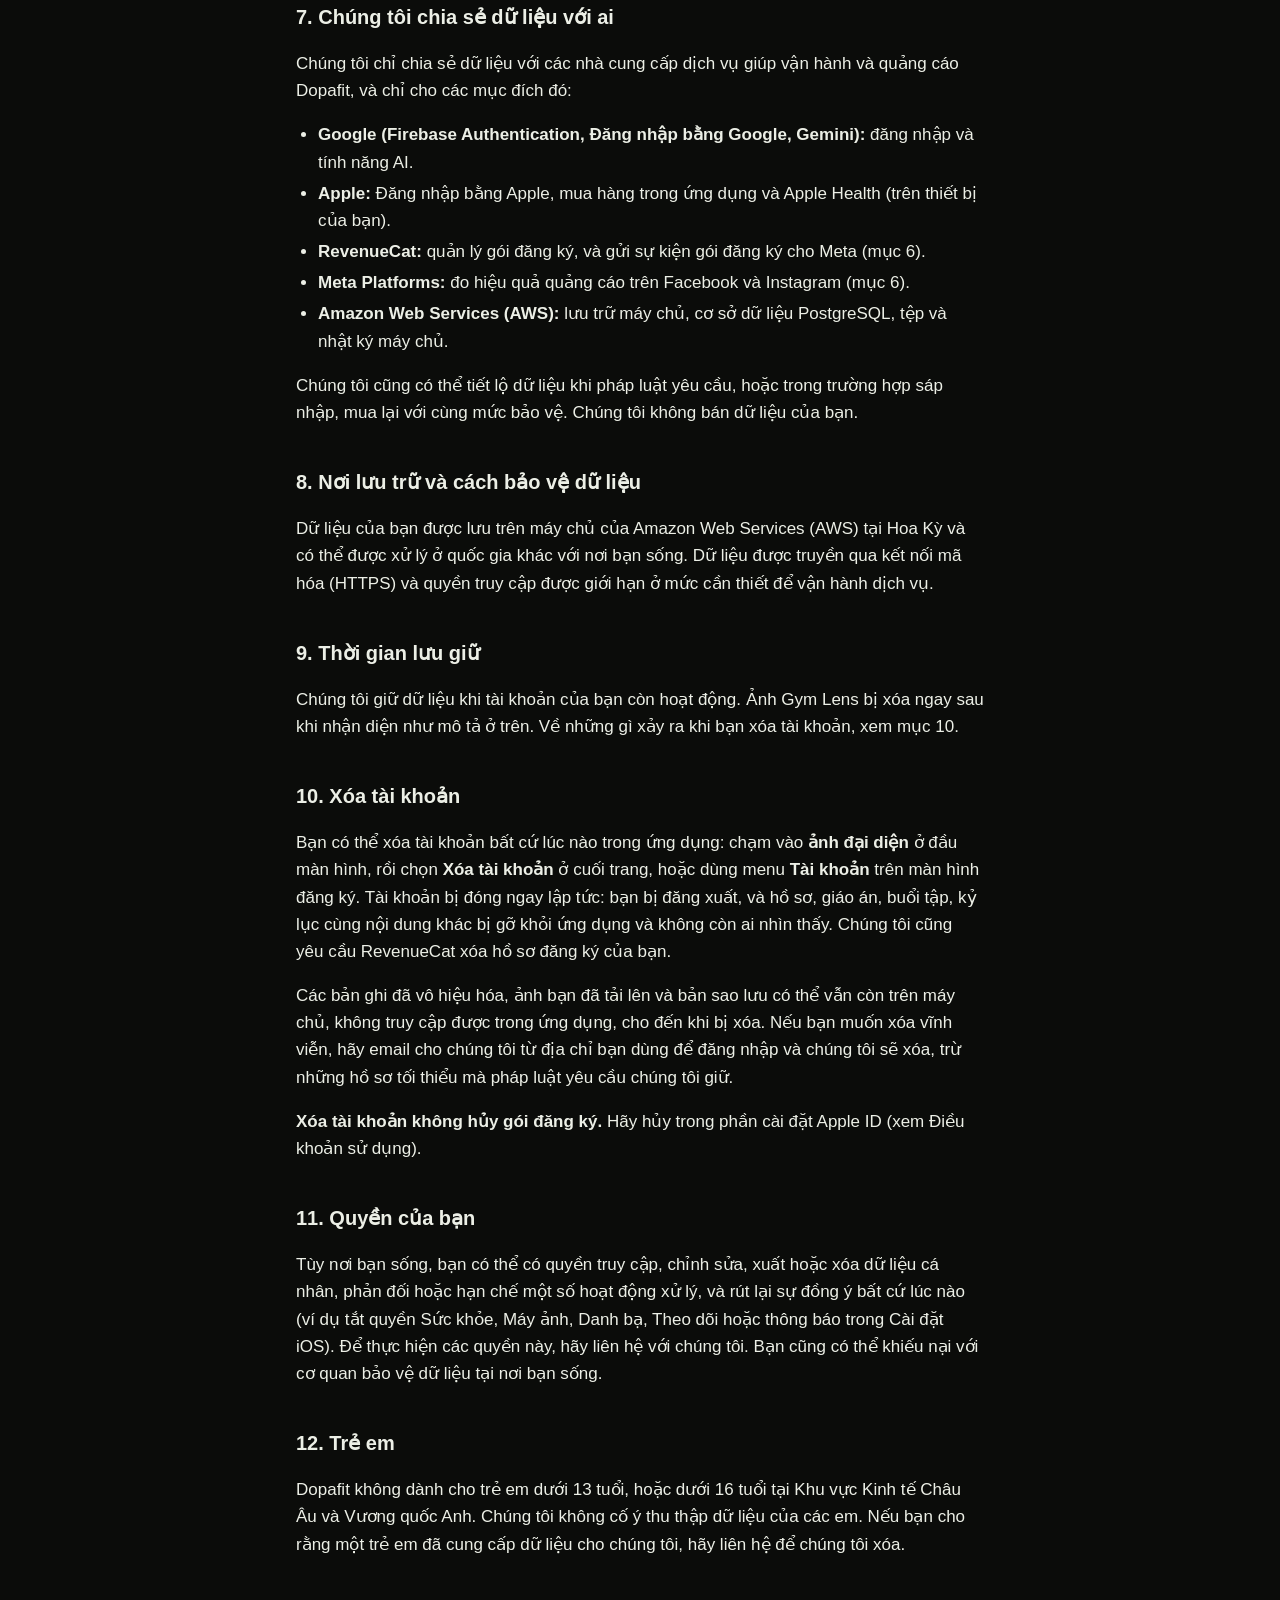
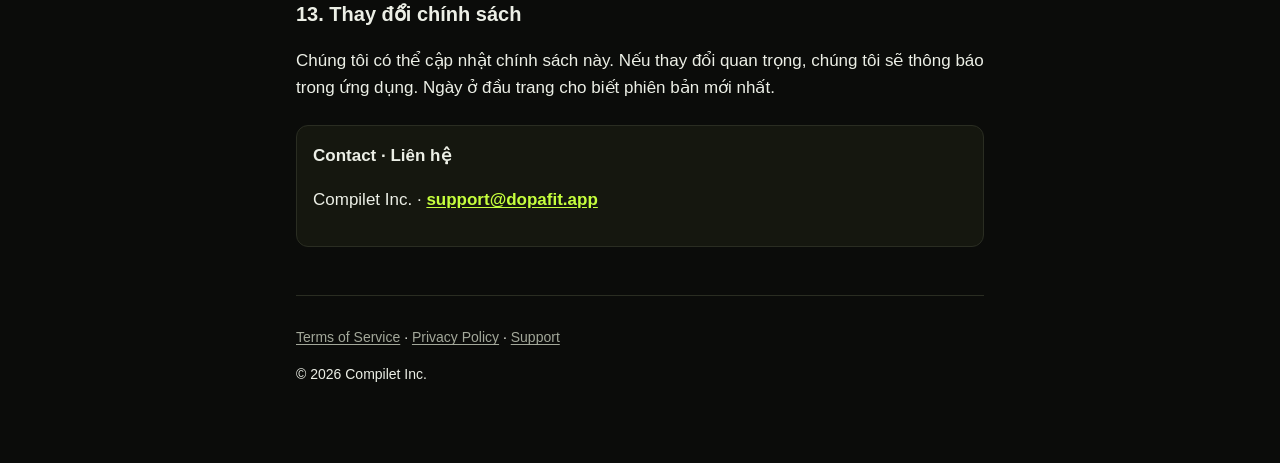
==== commit c1b86bb9: "fix(legal): name AWS as our host and give the current account-deletion path The service moved from R" ====
--- a/privacy/index.html
+++ b/privacy/index.html
@@ -17,7 +17,7 @@
   <section class="lang-section" id="en" lang="en">
     <span class="lang-label">English</span>
     <h1>Privacy Policy</h1>
-    <p class="updated">Last updated: 26 October 2026</p>
+    <p class="updated">Last updated: 27 October 2026</p>
 
     <p>This policy explains what data the Dopafit app ("Dopafit", "the app") collects, why, and what choices you have. Dopafit is operated by Compilet Inc. ("we", "us"). If you have a question, use the contact details at the end of this page.</p>
 
@@ -72,7 +72,7 @@
 
     <h2>2. Data we do not collect</h2>
     <ul>
-      <li><strong>Apple Music:</strong> the app lets you pick playlists and control playback on your device. We do not receive or store your music library or listening history.</li>
+      <li><strong>Apple Music:</strong> where this feature is available, the app lets you pick playlists and control playback on your device. We do not receive or store your music library or listening history.</li>
       <li>We do not collect your precise location.</li>
     </ul>
 
@@ -110,18 +110,18 @@
       <li><strong>Apple:</strong> Sign in with Apple, in-app purchases and Apple Health (on your device).</li>
       <li><strong>RevenueCat:</strong> subscription management, and sending subscription events to Meta (section 6).</li>
       <li><strong>Meta Platforms:</strong> measuring our Facebook and Instagram ads (section 6).</li>
-      <li><strong>Railway:</strong> hosting of our servers, PostgreSQL database, file storage and server logs.</li>
+      <li><strong>Amazon Web Services (AWS):</strong> hosting of our servers, PostgreSQL database, file storage and server logs.</li>
     </ul>
     <p>We may also disclose data if required by law, or as part of a merger or acquisition with the same protections in place. We do not sell your data.</p>
 
     <h2>8. Where data is stored and how it is protected</h2>
-    <p>Your data is stored on servers hosted by Railway and may be processed in countries other than your own, including the United States. Data is sent over encrypted connections (HTTPS), and access is limited to what is needed to run the service.</p>
+    <p>Your data is stored on Amazon Web Services (AWS) servers in the United States, and may be processed in countries other than your own. Data is sent over encrypted connections (HTTPS), and access is limited to what is needed to run the service.</p>
 
     <h2>9. How long we keep data</h2>
     <p>We keep your data while your account is active. Gym Lens photos are deleted right after recognition, as described above. For what happens when you delete your account, see section 10.</p>
 
     <h2>10. Deleting your account</h2>
-    <p>You can delete your account at any time in the app: <strong>More → your profile → Delete account</strong>, or from the <strong>Account</strong> menu on the subscription screen. Your account is closed immediately: you are signed out, and your profile, plans, workouts, records and other content are removed from the app and are no longer visible to anyone. We also ask RevenueCat to delete your subscription record.</p>
+    <p>You can delete your account at any time in the app: tap your <strong>profile picture</strong> at the top of the screen, then <strong>Delete account</strong> at the bottom of the page, or use the <strong>Account</strong> menu on the subscription screen. Your account is closed immediately: you are signed out, and your profile, plans, workouts, records and other content are removed from the app and are no longer visible to anyone. We also ask RevenueCat to delete your subscription record.</p>
     <p>Deactivated records, photos you uploaded and backup copies may remain on our servers, inaccessible in the app, until they are erased. If you want them permanently erased, email us from the address you signed in with and we will erase them, except limited records we must keep by law.</p>
     <p><strong>Deleting your account does not cancel your subscription.</strong> Cancel it in your Apple ID settings (see the Terms of Service).</p>
 
@@ -138,7 +138,7 @@
   <section class="lang-section" id="vi" lang="vi">
     <span class="lang-label">Tiếng Việt</span>
     <h1>Chính sách quyền riêng tư</h1>
-    <p class="updated">Cập nhật lần cuối: 26 tháng 10 năm 2026</p>
+    <p class="updated">Cập nhật lần cuối: 27 tháng 10 năm 2026</p>
 
     <p>Chính sách này giải thích ứng dụng Dopafit ("Dopafit", "ứng dụng") thu thập dữ liệu gì, vì sao, và bạn có những lựa chọn nào. Dopafit do Compilet Inc. ("chúng tôi") vận hành. Nếu có câu hỏi, hãy dùng thông tin liên hệ ở cuối trang.</p>
 
@@ -193,7 +193,7 @@
 
     <h2>2. Dữ liệu chúng tôi không thu thập</h2>
     <ul>
-      <li><strong>Apple Music:</strong> ứng dụng cho phép bạn chọn playlist và điều khiển nhạc trên thiết bị. Chúng tôi không nhận hay lưu thư viện nhạc hoặc lịch sử nghe của bạn.</li>
+      <li><strong>Apple Music:</strong> khi có tính năng này, ứng dụng cho phép bạn chọn playlist và điều khiển nhạc trên thiết bị. Chúng tôi không nhận hay lưu thư viện nhạc hoặc lịch sử nghe của bạn.</li>
       <li>Chúng tôi không thu thập vị trí chính xác của bạn.</li>
     </ul>
 
@@ -231,18 +231,18 @@
       <li><strong>Apple:</strong> Đăng nhập bằng Apple, mua hàng trong ứng dụng và Apple Health (trên thiết bị của bạn).</li>
       <li><strong>RevenueCat:</strong> quản lý gói đăng ký, và gửi sự kiện gói đăng ký cho Meta (mục 6).</li>
       <li><strong>Meta Platforms:</strong> đo hiệu quả quảng cáo trên Facebook và Instagram (mục 6).</li>
-      <li><strong>Railway:</strong> lưu trữ máy chủ, cơ sở dữ liệu PostgreSQL, tệp và nhật ký máy chủ.</li>
+      <li><strong>Amazon Web Services (AWS):</strong> lưu trữ máy chủ, cơ sở dữ liệu PostgreSQL, tệp và nhật ký máy chủ.</li>
     </ul>
     <p>Chúng tôi cũng có thể tiết lộ dữ liệu khi pháp luật yêu cầu, hoặc trong trường hợp sáp nhập, mua lại với cùng mức bảo vệ. Chúng tôi không bán dữ liệu của bạn.</p>
 
     <h2>8. Nơi lưu trữ và cách bảo vệ dữ liệu</h2>
-    <p>Dữ liệu của bạn được lưu trên máy chủ do Railway cung cấp và có thể được xử lý ở quốc gia khác với nơi bạn sống, bao gồm Hoa Kỳ. Dữ liệu được truyền qua kết nối mã hóa (HTTPS) và quyền truy cập được giới hạn ở mức cần thiết để vận hành dịch vụ.</p>
+    <p>Dữ liệu của bạn được lưu trên máy chủ của Amazon Web Services (AWS) tại Hoa Kỳ và có thể được xử lý ở quốc gia khác với nơi bạn sống. Dữ liệu được truyền qua kết nối mã hóa (HTTPS) và quyền truy cập được giới hạn ở mức cần thiết để vận hành dịch vụ.</p>
 
     <h2>9. Thời gian lưu giữ</h2>
     <p>Chúng tôi giữ dữ liệu khi tài khoản của bạn còn hoạt động. Ảnh Gym Lens bị xóa ngay sau khi nhận diện như mô tả ở trên. Về những gì xảy ra khi bạn xóa tài khoản, xem mục 10.</p>
 
     <h2>10. Xóa tài khoản</h2>
-    <p>Bạn có thể xóa tài khoản bất cứ lúc nào trong ứng dụng: <strong>Thêm → hồ sơ của bạn → Xóa tài khoản</strong>, hoặc từ menu <strong>Tài khoản</strong> trên màn hình đăng ký. Tài khoản bị đóng ngay lập tức: bạn bị đăng xuất, và hồ sơ, giáo án, buổi tập, kỷ lục cùng nội dung khác bị gỡ khỏi ứng dụng và không còn ai nhìn thấy. Chúng tôi cũng yêu cầu RevenueCat xóa hồ sơ đăng ký của bạn.</p>
+    <p>Bạn có thể xóa tài khoản bất cứ lúc nào trong ứng dụng: chạm vào <strong>ảnh đại diện</strong> ở đầu màn hình, rồi chọn <strong>Xóa tài khoản</strong> ở cuối trang, hoặc dùng menu <strong>Tài khoản</strong> trên màn hình đăng ký. Tài khoản bị đóng ngay lập tức: bạn bị đăng xuất, và hồ sơ, giáo án, buổi tập, kỷ lục cùng nội dung khác bị gỡ khỏi ứng dụng và không còn ai nhìn thấy. Chúng tôi cũng yêu cầu RevenueCat xóa hồ sơ đăng ký của bạn.</p>
     <p>Các bản ghi đã vô hiệu hóa, ảnh bạn đã tải lên và bản sao lưu có thể vẫn còn trên máy chủ, không truy cập được trong ứng dụng, cho đến khi bị xóa. Nếu bạn muốn xóa vĩnh viễn, hãy email cho chúng tôi từ địa chỉ bạn dùng để đăng nhập và chúng tôi sẽ xóa, trừ những hồ sơ tối thiểu mà pháp luật yêu cầu chúng tôi giữ.</p>
     <p><strong>Xóa tài khoản không hủy gói đăng ký.</strong> Hãy hủy trong phần cài đặt Apple ID (xem Điều khoản sử dụng).</p>
 
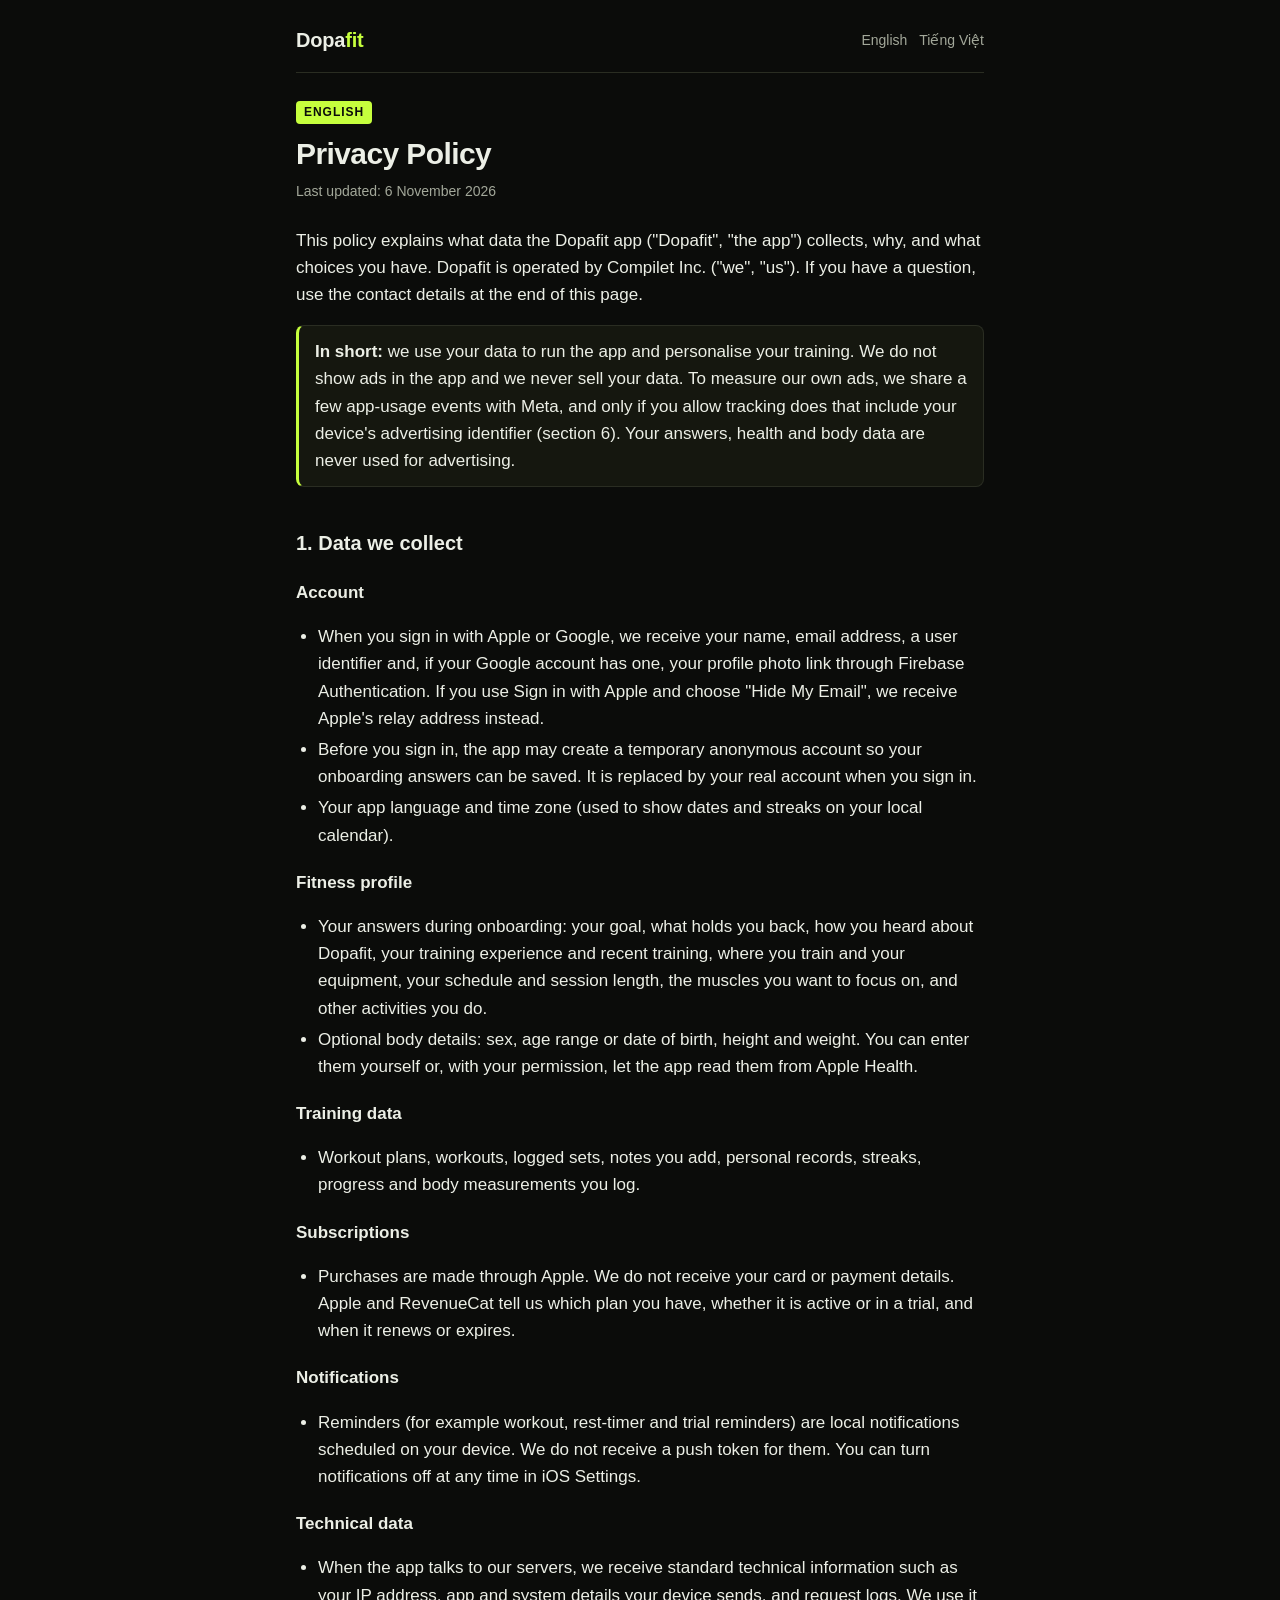
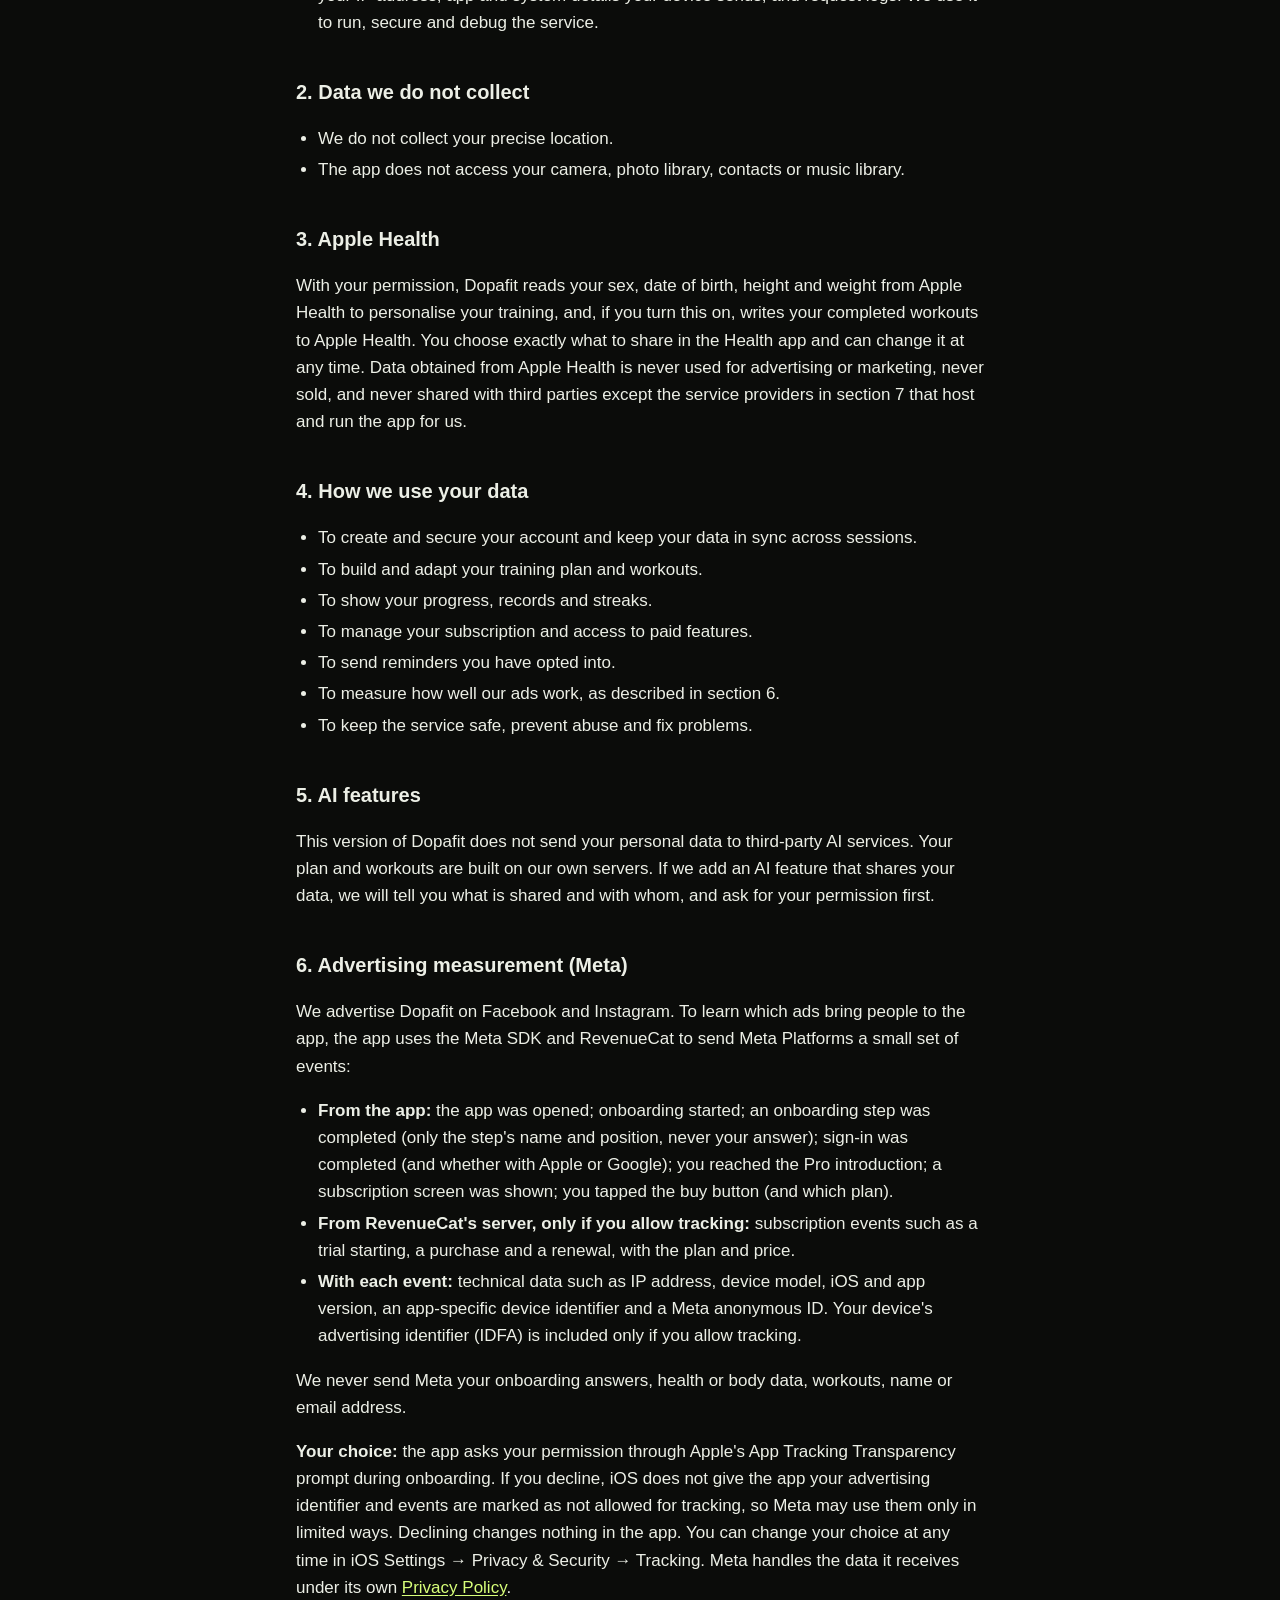
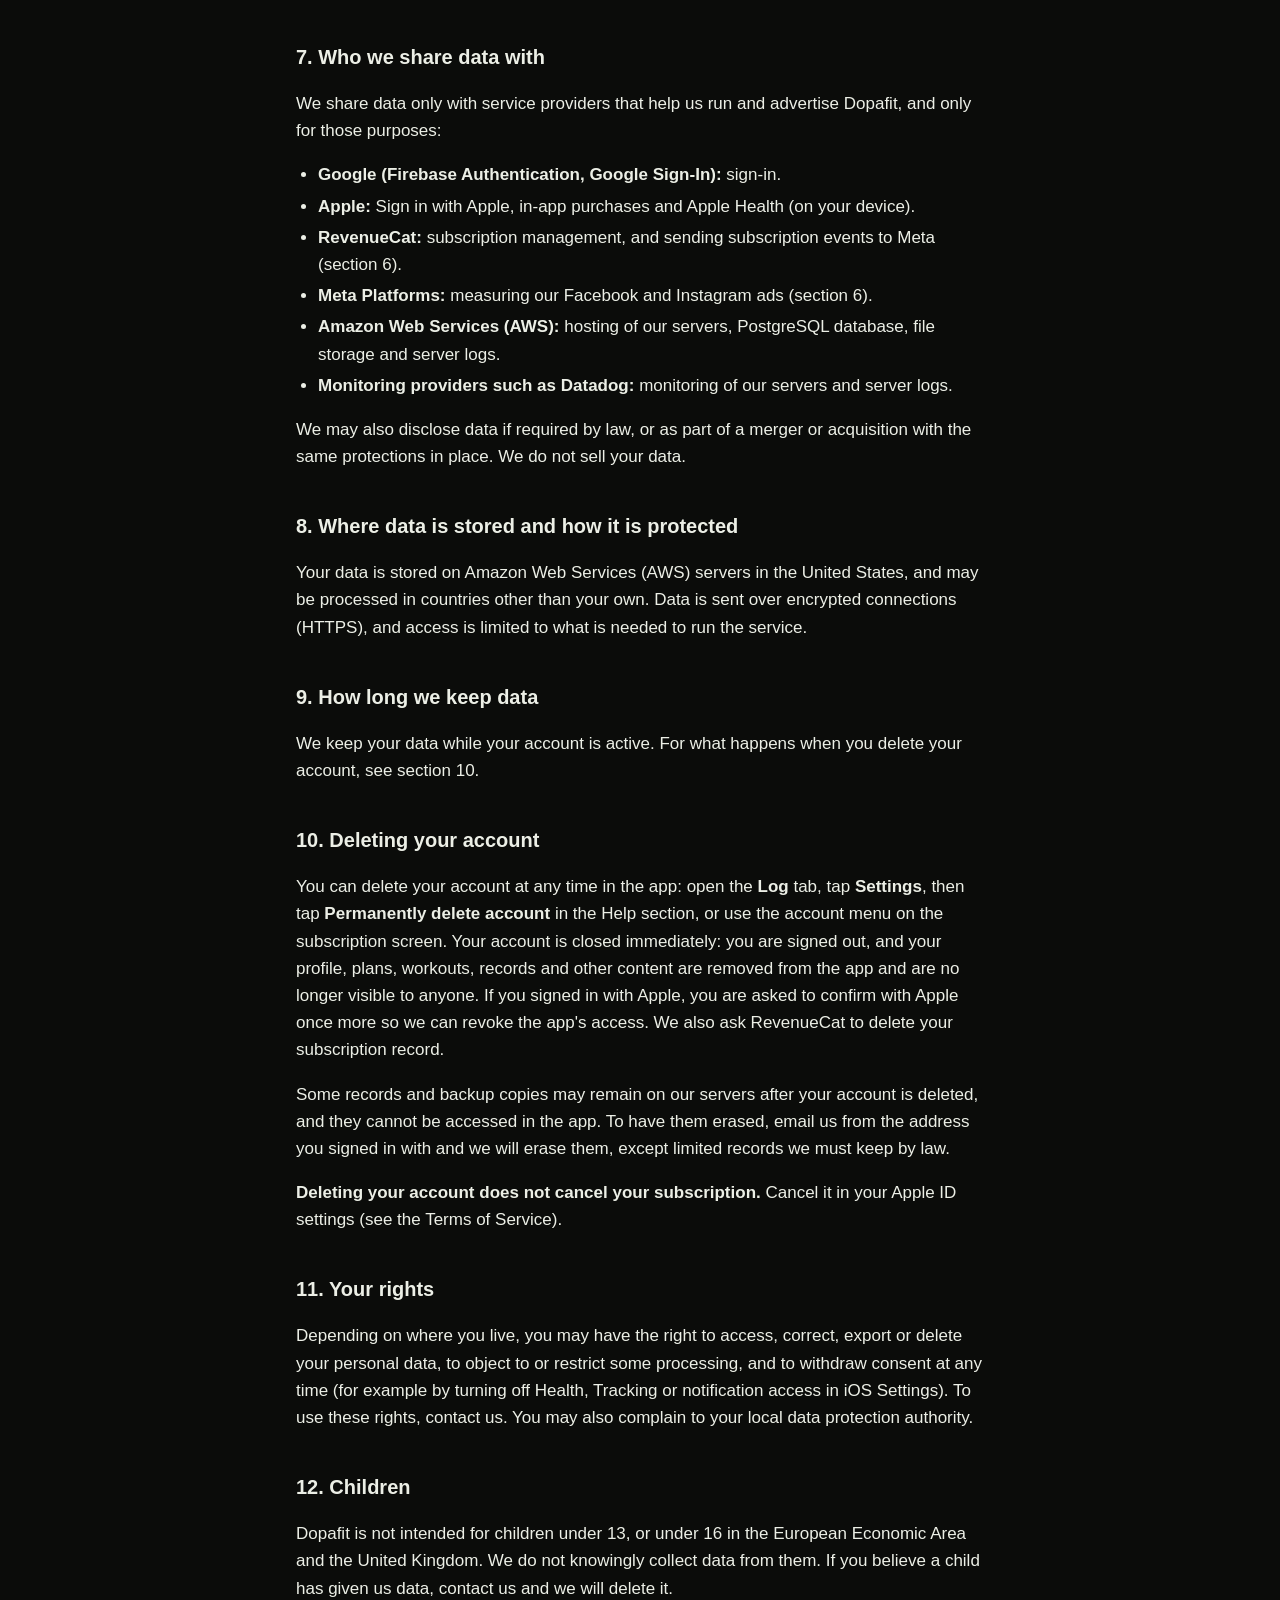
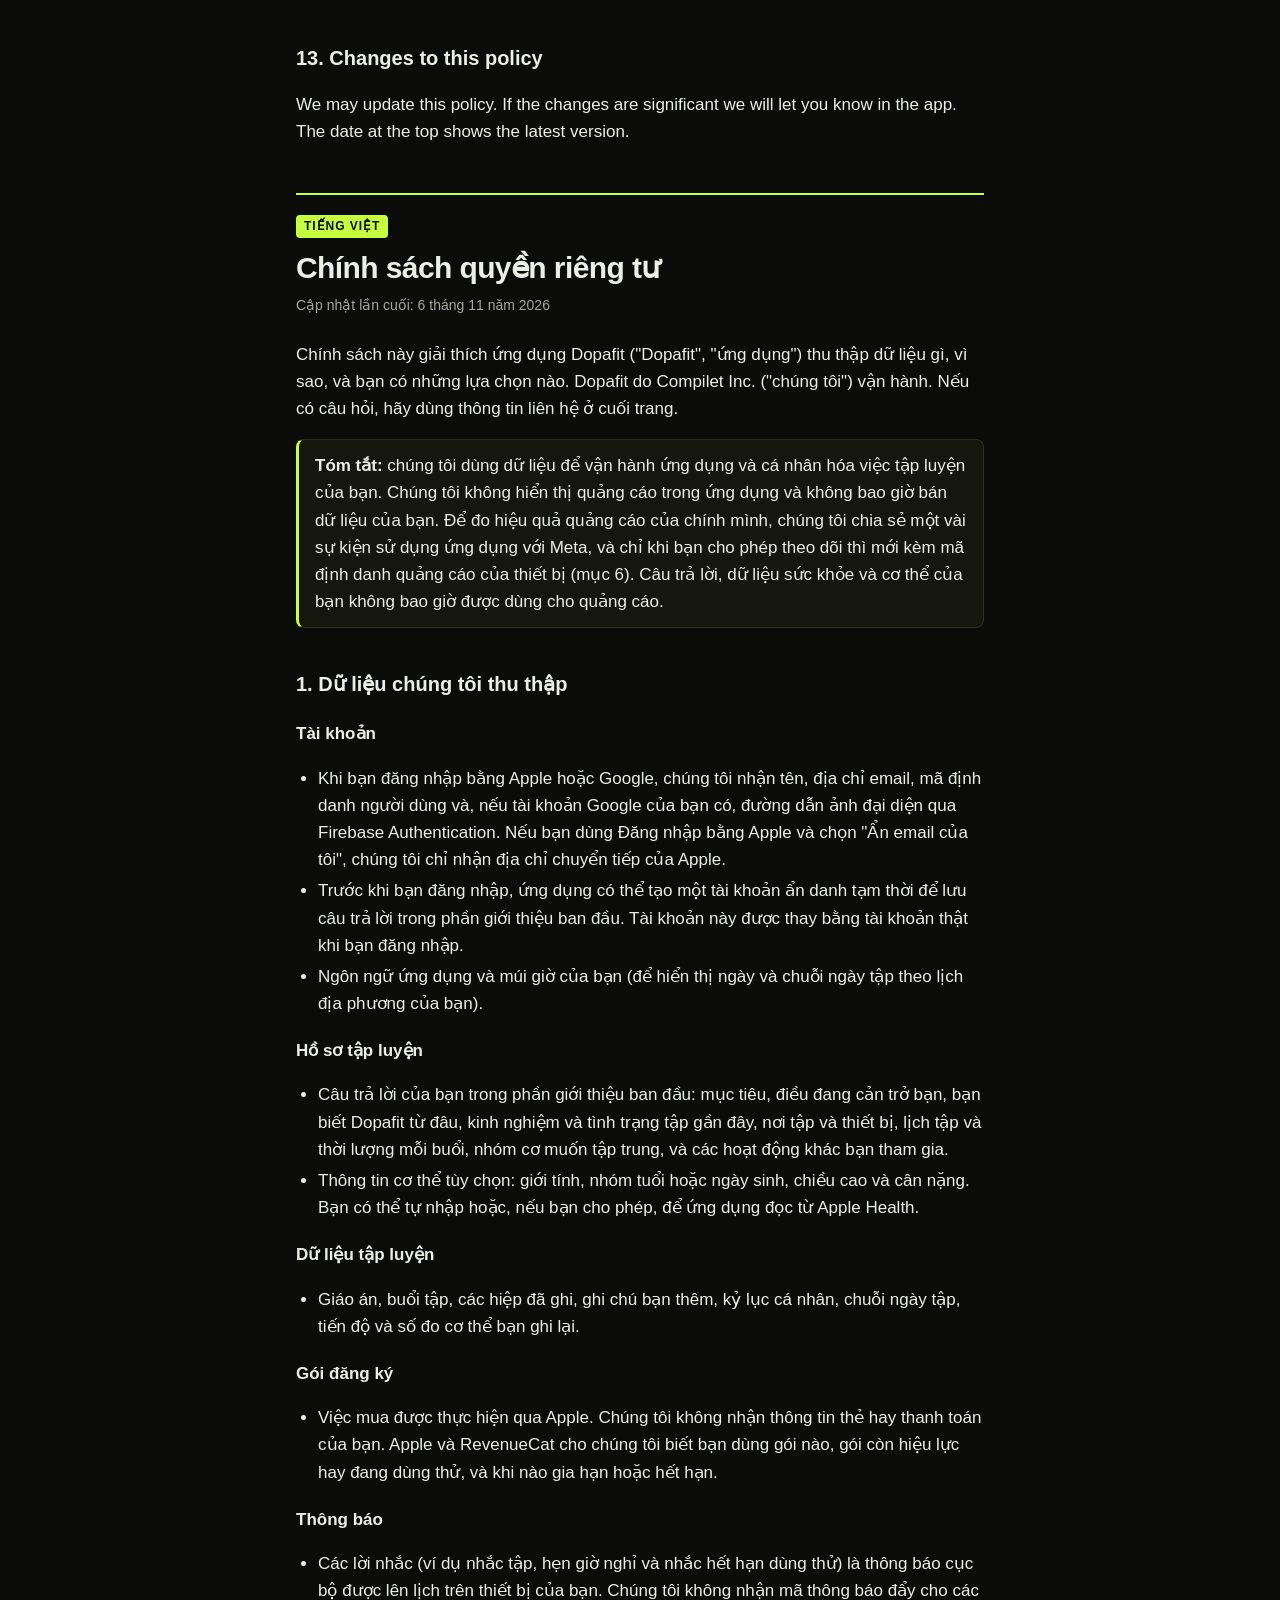
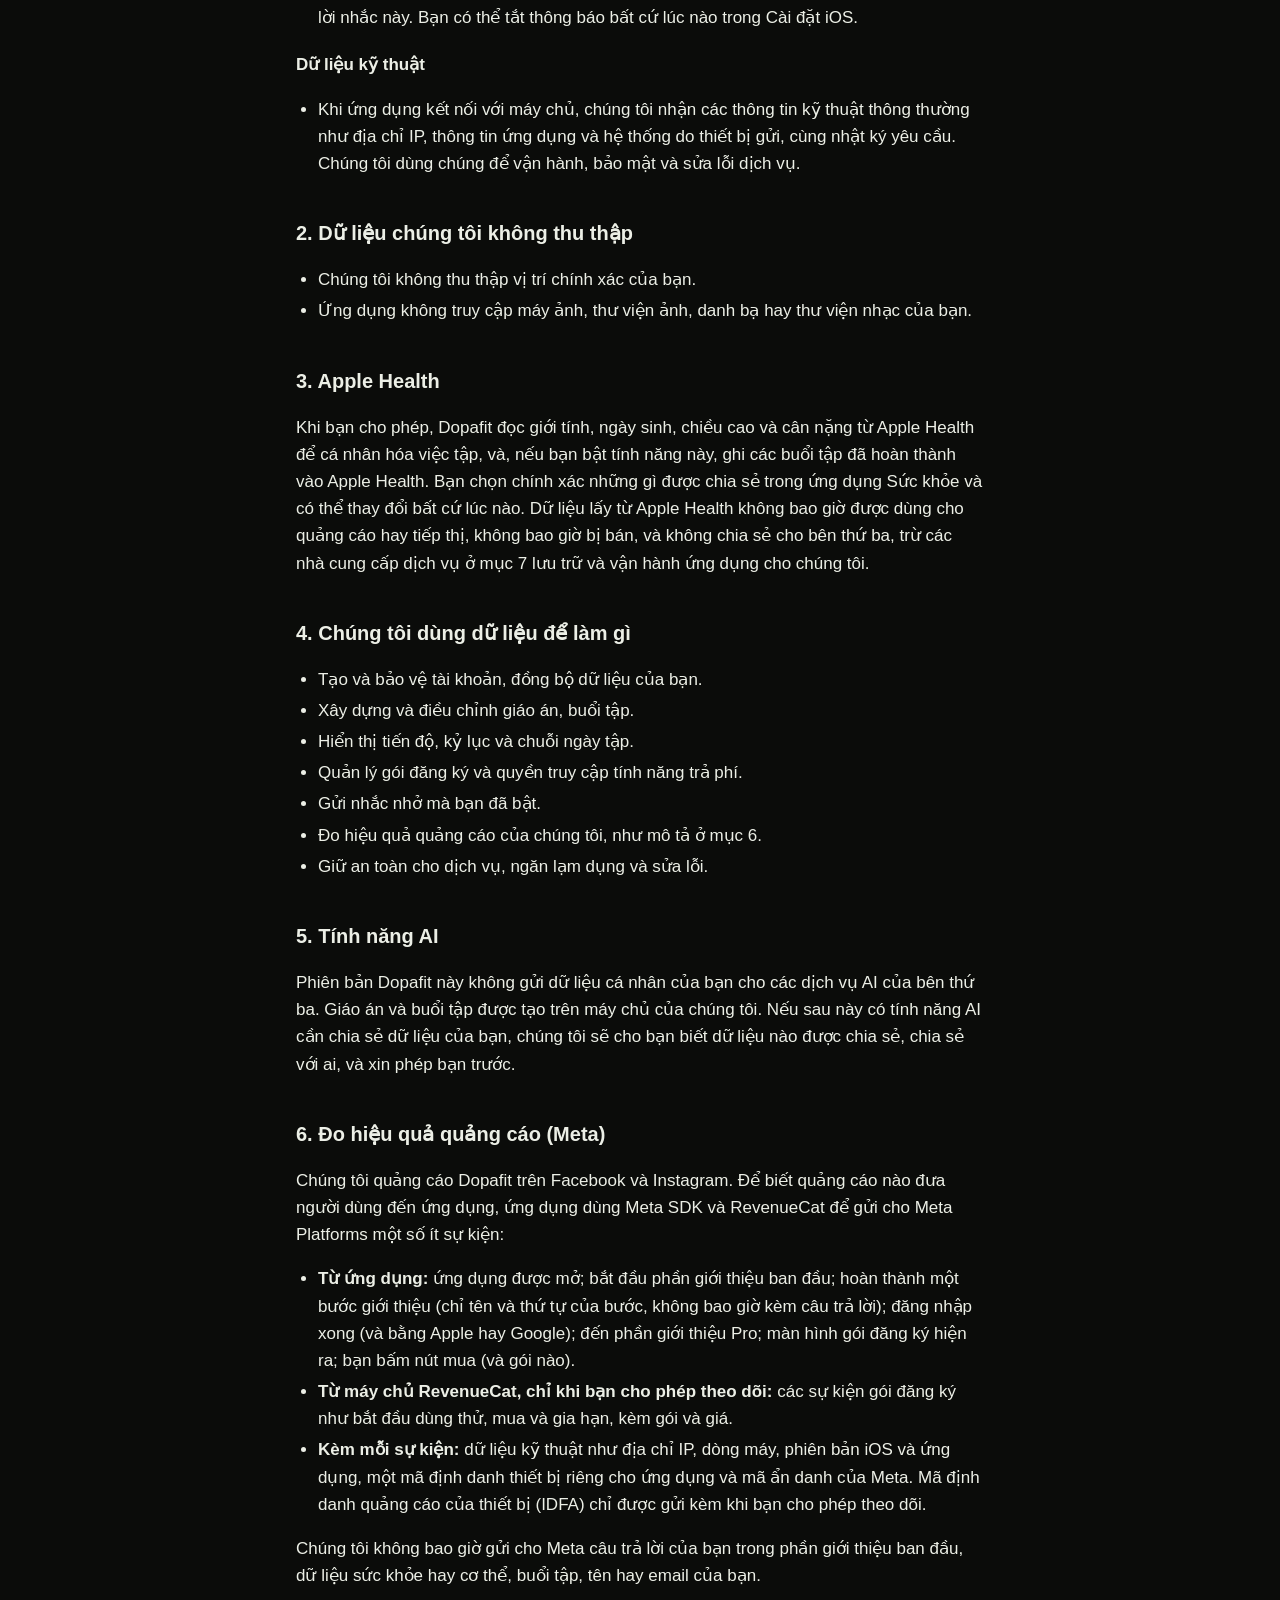
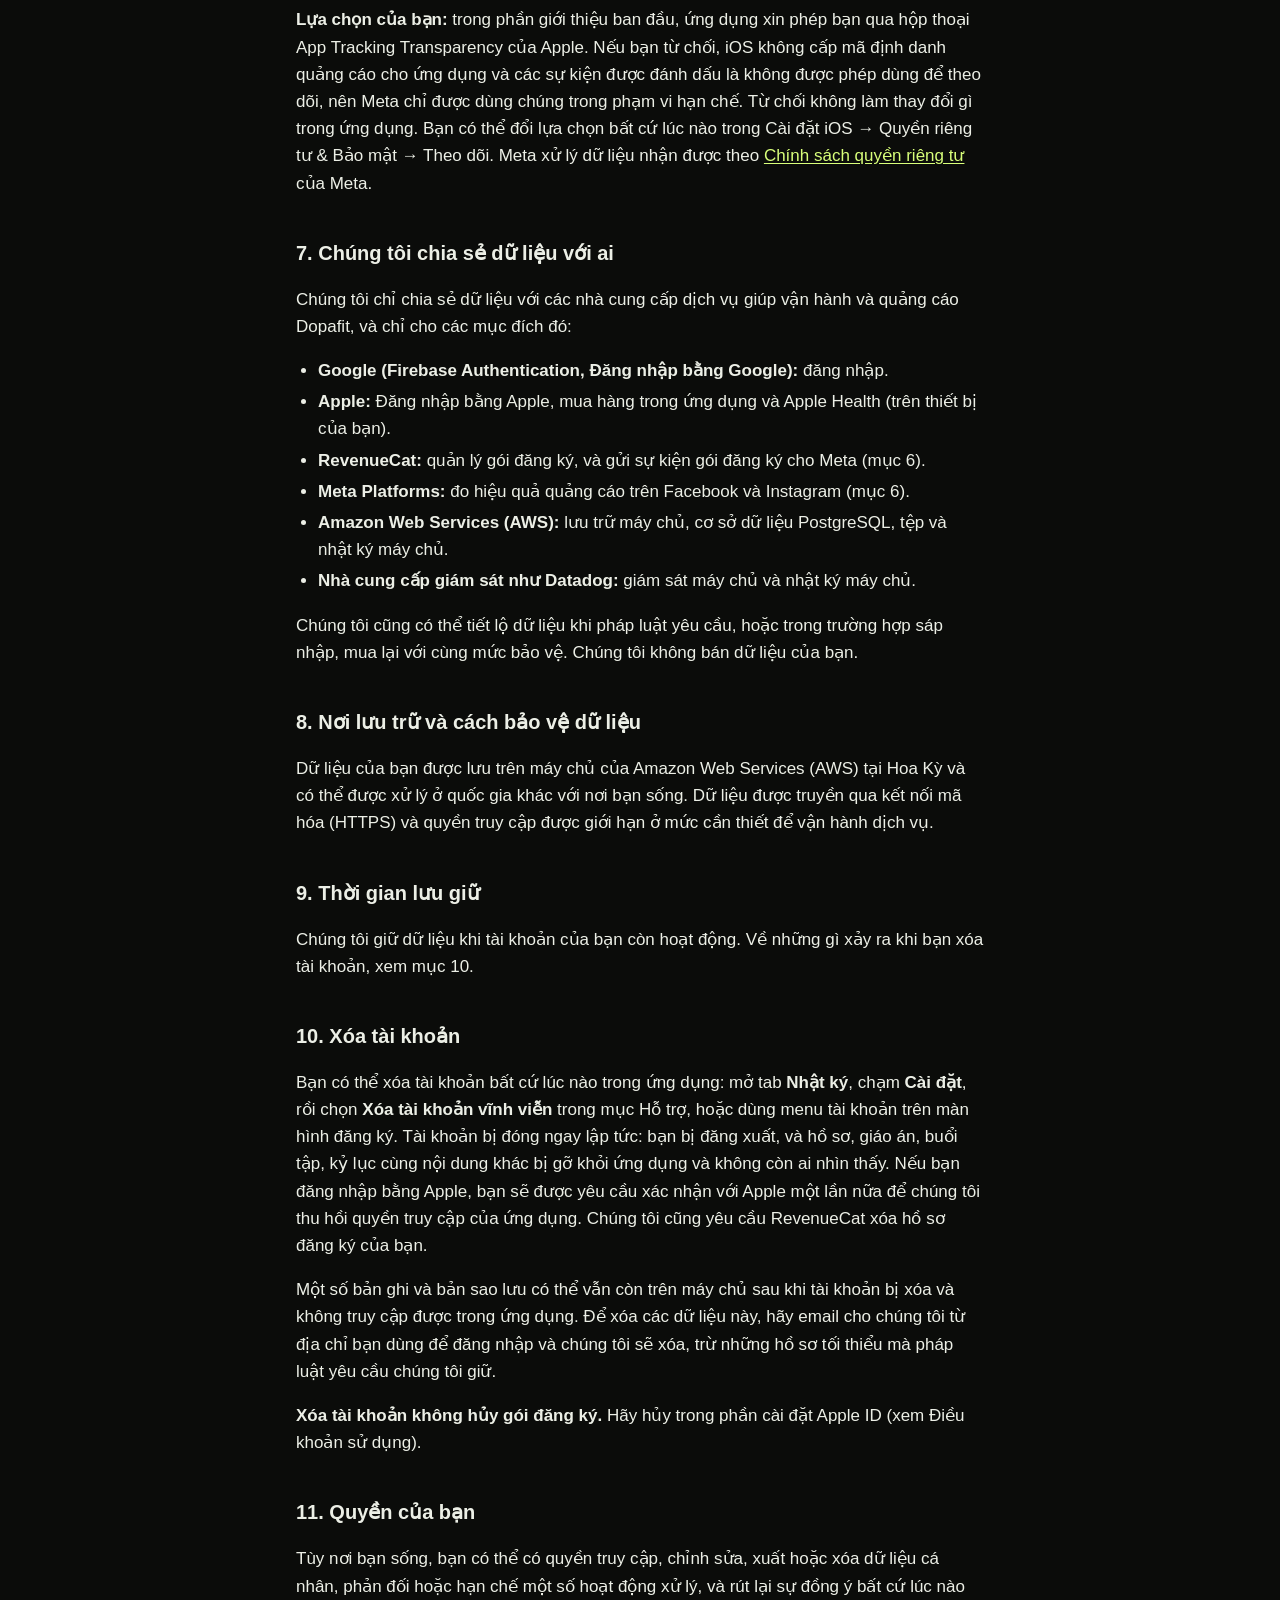
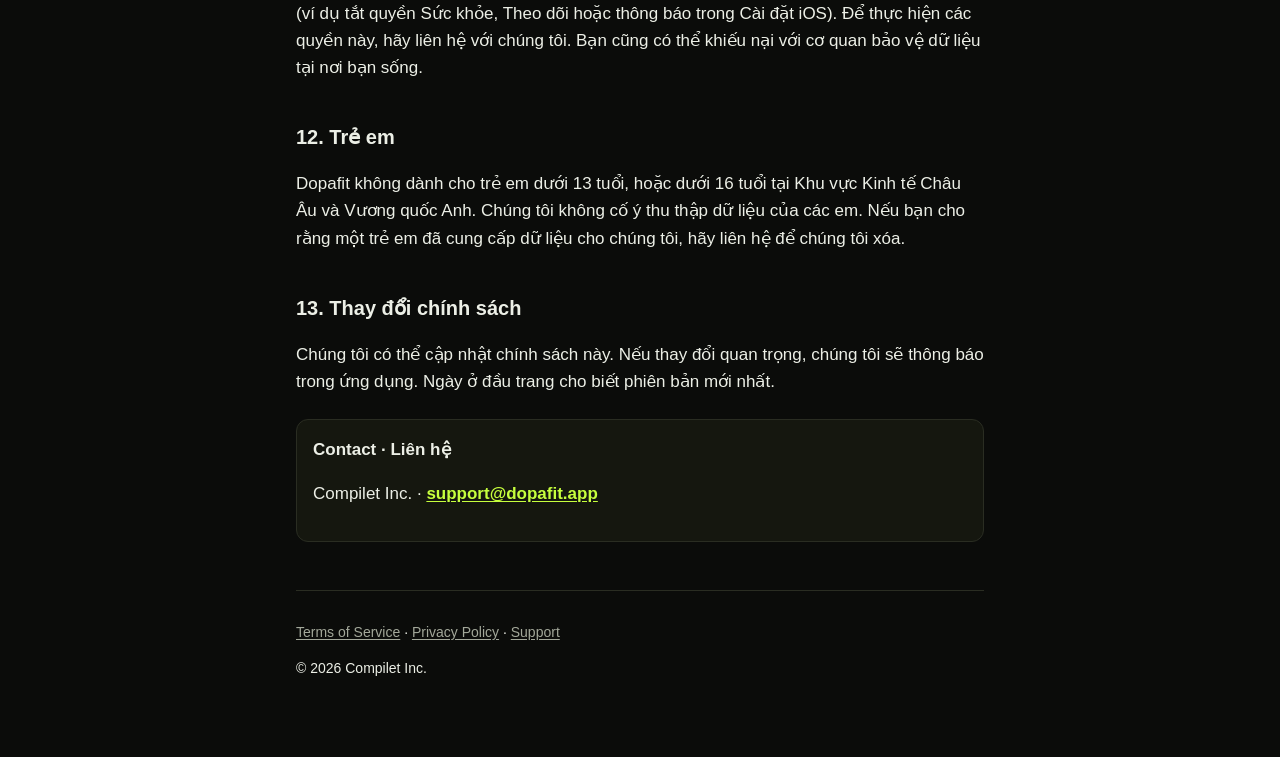
==== commit 2b46afbc: "fix(legal): match the pages to the first release Remove features this version does not have, say it " ====
--- a/privacy/index.html
+++ b/privacy/index.html
@@ -17,7 +17,7 @@
   <section class="lang-section" id="en" lang="en">
     <span class="lang-label">English</span>
     <h1>Privacy Policy</h1>
-    <p class="updated">Last updated: 27 October 2026</p>
+    <p class="updated">Last updated: 6 November 2026</p>
 
     <p>This policy explains what data the Dopafit app ("Dopafit", "the app") collects, why, and what choices you have. Dopafit is operated by Compilet Inc. ("we", "us"). If you have a question, use the contact details at the end of this page.</p>
 
@@ -26,27 +26,20 @@
     <h2>1. Data we collect</h2>
     <h3>Account</h3>
     <ul>
-      <li>When you sign in with Apple or Google, we receive your name, email address and a user identifier through Firebase Authentication. If you use Sign in with Apple and choose "Hide My Email", we receive Apple's relay address instead.</li>
+      <li>When you sign in with Apple or Google, we receive your name, email address, a user identifier and, if your Google account has one, your profile photo link through Firebase Authentication. If you use Sign in with Apple and choose "Hide My Email", we receive Apple's relay address instead.</li>
       <li>Before you sign in, the app may create a temporary anonymous account so your onboarding answers can be saved. It is replaced by your real account when you sign in.</li>
-      <li>Optional profile details you add, such as a username, bio and profile photo, and your app language and time zone (used to show dates and streaks on your local calendar).</li>
+      <li>Your app language and time zone (used to show dates and streaks on your local calendar).</li>
     </ul>
 
     <h3>Fitness profile</h3>
     <ul>
-      <li>Your answers during onboarding: goals, training experience, where you train, and any limitations or injuries you tell us about.</li>
-      <li>Optional body details: sex, date of birth, height and weight. You can type them in or, with your permission, let the app read them from Apple Health.</li>
+      <li>Your answers during onboarding: your goal, what holds you back, how you heard about Dopafit, your training experience and recent training, where you train and your equipment, your schedule and session length, the muscles you want to focus on, and other activities you do.</li>
+      <li>Optional body details: sex, age range or date of birth, height and weight. You can enter them yourself or, with your permission, let the app read them from Apple Health.</li>
     </ul>
 
     <h3>Training data</h3>
     <ul>
-      <li>Workout plans, workouts, logged sets, personal records, streaks and progress.</li>
-    </ul>
-
-    <h3>Photos and camera</h3>
-    <ul>
-      <li><strong>Profile photo:</strong> if you add one, it is uploaded and stored on our servers.</li>
-      <li><strong>Workout photos:</strong> if you attach a photo from your library to a completed workout, it is uploaded and stored on our servers with that workout. Where social features are available, it can appear in what you share.</li>
-      <li><strong>Gym Lens:</strong> when you photograph a piece of gym equipment to swap an exercise, the photo is sent to our server and processed by Google Gemini to recognise the machine. The photo is deleted once recognition finishes; if that deletion fails, an automatic clean-up removes it within about an hour. We keep the recognition result (which machine was found), not the photo.</li>
+      <li>Workout plans, workouts, logged sets, notes you add, personal records, streaks, progress and body measurements you log.</li>
     </ul>
 
     <h3>Subscriptions</h3>
@@ -61,28 +54,23 @@
 
     <h3>Technical data</h3>
     <ul>
-      <li>When the app talks to our servers, we receive standard technical information such as your IP address, device model, iOS and app version, and request logs. We use it to run, secure and debug the service.</li>
-    </ul>
-
-    <h3>Social features (when available)</h3>
-    <ul>
-      <li>Some versions of the app include social features such as sharing workouts, following other people, likes and comments. What you share is visible according to the visibility you choose (private, followers, or public). We also record which posts you have seen so we do not show them again, and any reports or blocks you make.</li>
-      <li><strong>Find friends from Contacts:</strong> only if you allow access, the app reads the email addresses in your contacts and sends them to our server over an encrypted connection to look up which of them already have a Dopafit account. The addresses are used only for that lookup and are not stored. No other contact details (names, phone numbers) are read.</li>
+      <li>When the app talks to our servers, we receive standard technical information such as your IP address, app and system details your device sends, and request logs. We use it to run, secure and debug the service.</li>
     </ul>
 
     <h2>2. Data we do not collect</h2>
     <ul>
-      <li><strong>Apple Music:</strong> where this feature is available, the app lets you pick playlists and control playback on your device. We do not receive or store your music library or listening history.</li>
       <li>We do not collect your precise location.</li>
-    </ul>
+      <li>The app does not access your camera, photo library, contacts or music library.</li>
+    </ul>
+
 
     <h2>3. Apple Health</h2>
-    <p>With your permission, Dopafit reads your sex, date of birth, height and weight from Apple Health to personalise your training, and writes your completed workouts to Apple Health. You choose exactly what to share in the Health app and can change it at any time. Data obtained from Apple Health is never used for advertising or marketing, never sold, and never shared with third parties except to provide the app's features as described here.</p>
+    <p>With your permission, Dopafit reads your sex, date of birth, height and weight from Apple Health to personalise your training, and, if you turn this on, writes your completed workouts to Apple Health. You choose exactly what to share in the Health app and can change it at any time. Data obtained from Apple Health is never used for advertising or marketing, never sold, and never shared with third parties except the service providers in section 7 that host and run the app for us.</p>
 
     <h2>4. How we use your data</h2>
     <ul>
       <li>To create and secure your account and keep your data in sync across sessions.</li>
-      <li>To build and adapt your training plan and workouts, including with AI (see below).</li>
+      <li>To build and adapt your training plan and workouts.</li>
       <li>To show your progress, records and streaks.</li>
       <li>To manage your subscription and access to paid features.</li>
       <li>To send reminders you have opted into.</li>
@@ -91,26 +79,27 @@
     </ul>
 
     <h2>5. AI features</h2>
-    <p>Dopafit uses Google Gemini to generate training plans and workouts and to recognise gym equipment in Gym Lens photos. To do this we send Gemini only the information it needs for that request: for plans and workouts, your goal, experience, recent training, other activities, training preferences, age range (not your date of birth), language, chosen muscles and schedule, and the list of suitable exercises; for Gym Lens, the equipment photo. Your limitations are used on our servers to filter exercises before the request. We do not send your name, email address, height, weight or sex with these requests. AI output can be wrong; please read the fitness disclaimer in our Terms of Service.</p>
+    <p>This version of Dopafit does not send your personal data to third-party AI services. Your plan and workouts are built on our own servers. If we add an AI feature that shares your data, we will tell you what is shared and with whom, and ask for your permission first.</p>
 
     <h2>6. Advertising measurement (Meta)</h2>
     <p>We advertise Dopafit on Facebook and Instagram. To learn which ads bring people to the app, the app uses the Meta SDK and RevenueCat to send Meta Platforms a small set of events:</p>
     <ul>
       <li><strong>From the app:</strong> the app was opened; onboarding started; an onboarding step was completed (only the step's name and position, never your answer); sign-in was completed (and whether with Apple or Google); you reached the Pro introduction; a subscription screen was shown; you tapped the buy button (and which plan).</li>
-      <li><strong>From RevenueCat's server:</strong> subscription events such as a trial starting, a purchase and a renewal, with the plan and price.</li>
+      <li><strong>From RevenueCat's server, only if you allow tracking:</strong> subscription events such as a trial starting, a purchase and a renewal, with the plan and price.</li>
       <li><strong>With each event:</strong> technical data such as IP address, device model, iOS and app version, an app-specific device identifier and a Meta anonymous ID. Your device's advertising identifier (IDFA) is included only if you allow tracking.</li>
     </ul>
     <p>We never send Meta your onboarding answers, health or body data, workouts, name or email address.</p>
-    <p><strong>Your choice:</strong> the app asks your permission through Apple's App Tracking Transparency prompt during onboarding. If you decline, the app does not read your advertising identifier and events are marked as not allowed for tracking, so Meta may use them only in limited ways. Declining changes nothing in the app. You can change your choice at any time in iOS Settings → Privacy &amp; Security → Tracking. Meta handles the data it receives under its own <a href="https://www.facebook.com/privacy/policy/">Privacy Policy</a>.</p>
+    <p><strong>Your choice:</strong> the app asks your permission through Apple's App Tracking Transparency prompt during onboarding. If you decline, iOS does not give the app your advertising identifier and events are marked as not allowed for tracking, so Meta may use them only in limited ways. Declining changes nothing in the app. You can change your choice at any time in iOS Settings → Privacy &amp; Security → Tracking. Meta handles the data it receives under its own <a href="https://www.facebook.com/privacy/policy/">Privacy Policy</a>.</p>
 
     <h2>7. Who we share data with</h2>
     <p>We share data only with service providers that help us run and advertise Dopafit, and only for those purposes:</p>
     <ul>
-      <li><strong>Google (Firebase Authentication, Google Sign-In, Gemini):</strong> sign-in and AI features.</li>
+      <li><strong>Google (Firebase Authentication, Google Sign-In):</strong> sign-in.</li>
       <li><strong>Apple:</strong> Sign in with Apple, in-app purchases and Apple Health (on your device).</li>
       <li><strong>RevenueCat:</strong> subscription management, and sending subscription events to Meta (section 6).</li>
       <li><strong>Meta Platforms:</strong> measuring our Facebook and Instagram ads (section 6).</li>
       <li><strong>Amazon Web Services (AWS):</strong> hosting of our servers, PostgreSQL database, file storage and server logs.</li>
+      <li><strong>Monitoring providers such as Datadog:</strong> monitoring of our servers and server logs.</li>
     </ul>
     <p>We may also disclose data if required by law, or as part of a merger or acquisition with the same protections in place. We do not sell your data.</p>
 
@@ -118,15 +107,15 @@
     <p>Your data is stored on Amazon Web Services (AWS) servers in the United States, and may be processed in countries other than your own. Data is sent over encrypted connections (HTTPS), and access is limited to what is needed to run the service.</p>
 
     <h2>9. How long we keep data</h2>
-    <p>We keep your data while your account is active. Gym Lens photos are deleted right after recognition, as described above. For what happens when you delete your account, see section 10.</p>
+    <p>We keep your data while your account is active. For what happens when you delete your account, see section 10.</p>
 
     <h2>10. Deleting your account</h2>
-    <p>You can delete your account at any time in the app: tap your <strong>profile picture</strong> at the top of the screen, then <strong>Delete account</strong> at the bottom of the page, or use the <strong>Account</strong> menu on the subscription screen. Your account is closed immediately: you are signed out, and your profile, plans, workouts, records and other content are removed from the app and are no longer visible to anyone. We also ask RevenueCat to delete your subscription record.</p>
-    <p>Deactivated records, photos you uploaded and backup copies may remain on our servers, inaccessible in the app, until they are erased. If you want them permanently erased, email us from the address you signed in with and we will erase them, except limited records we must keep by law.</p>
+    <p>You can delete your account at any time in the app: open the <strong>Log</strong> tab, tap <strong>Settings</strong>, then tap <strong>Permanently delete account</strong> in the Help section, or use the account menu on the subscription screen. Your account is closed immediately: you are signed out, and your profile, plans, workouts, records and other content are removed from the app and are no longer visible to anyone. If you signed in with Apple, you are asked to confirm with Apple once more so we can revoke the app's access. We also ask RevenueCat to delete your subscription record.</p>
+    <p>Some records and backup copies may remain on our servers after your account is deleted, and they cannot be accessed in the app. To have them erased, email us from the address you signed in with and we will erase them, except limited records we must keep by law.</p>
     <p><strong>Deleting your account does not cancel your subscription.</strong> Cancel it in your Apple ID settings (see the Terms of Service).</p>
 
     <h2>11. Your rights</h2>
-    <p>Depending on where you live, you may have the right to access, correct, export or delete your personal data, to object to or restrict some processing, and to withdraw consent at any time (for example by turning off Health, Camera, Contacts, Tracking or notification access in iOS Settings). To use these rights, contact us. You may also complain to your local data protection authority.</p>
+    <p>Depending on where you live, you may have the right to access, correct, export or delete your personal data, to object to or restrict some processing, and to withdraw consent at any time (for example by turning off Health, Tracking or notification access in iOS Settings). To use these rights, contact us. You may also complain to your local data protection authority.</p>
 
     <h2>12. Children</h2>
     <p>Dopafit is not intended for children under 13, or under 16 in the European Economic Area and the United Kingdom. We do not knowingly collect data from them. If you believe a child has given us data, contact us and we will delete it.</p>
@@ -138,7 +127,7 @@
   <section class="lang-section" id="vi" lang="vi">
     <span class="lang-label">Tiếng Việt</span>
     <h1>Chính sách quyền riêng tư</h1>
-    <p class="updated">Cập nhật lần cuối: 27 tháng 10 năm 2026</p>
+    <p class="updated">Cập nhật lần cuối: 6 tháng 11 năm 2026</p>
 
     <p>Chính sách này giải thích ứng dụng Dopafit ("Dopafit", "ứng dụng") thu thập dữ liệu gì, vì sao, và bạn có những lựa chọn nào. Dopafit do Compilet Inc. ("chúng tôi") vận hành. Nếu có câu hỏi, hãy dùng thông tin liên hệ ở cuối trang.</p>
 
@@ -147,27 +136,20 @@
     <h2>1. Dữ liệu chúng tôi thu thập</h2>
     <h3>Tài khoản</h3>
     <ul>
-      <li>Khi bạn đăng nhập bằng Apple hoặc Google, chúng tôi nhận tên, địa chỉ email và mã định danh người dùng qua Firebase Authentication. Nếu bạn dùng Đăng nhập bằng Apple và chọn "Ẩn email của tôi", chúng tôi chỉ nhận địa chỉ chuyển tiếp của Apple.</li>
+      <li>Khi bạn đăng nhập bằng Apple hoặc Google, chúng tôi nhận tên, địa chỉ email, mã định danh người dùng và, nếu tài khoản Google của bạn có, đường dẫn ảnh đại diện qua Firebase Authentication. Nếu bạn dùng Đăng nhập bằng Apple và chọn "Ẩn email của tôi", chúng tôi chỉ nhận địa chỉ chuyển tiếp của Apple.</li>
       <li>Trước khi bạn đăng nhập, ứng dụng có thể tạo một tài khoản ẩn danh tạm thời để lưu câu trả lời trong phần giới thiệu ban đầu. Tài khoản này được thay bằng tài khoản thật khi bạn đăng nhập.</li>
-      <li>Thông tin hồ sơ tùy chọn bạn thêm vào, như tên người dùng, giới thiệu bản thân và ảnh đại diện, cùng ngôn ngữ ứng dụng và múi giờ (để hiển thị ngày và chuỗi ngày tập theo lịch địa phương của bạn).</li>
+      <li>Ngôn ngữ ứng dụng và múi giờ của bạn (để hiển thị ngày và chuỗi ngày tập theo lịch địa phương của bạn).</li>
     </ul>
 
     <h3>Hồ sơ tập luyện</h3>
     <ul>
-      <li>Câu trả lời của bạn trong phần giới thiệu ban đầu: mục tiêu, kinh nghiệm tập, nơi tập và các hạn chế hoặc chấn thương bạn cho chúng tôi biết.</li>
-      <li>Thông tin cơ thể tùy chọn: giới tính, ngày sinh, chiều cao và cân nặng. Bạn có thể tự nhập hoặc, nếu bạn cho phép, để ứng dụng đọc từ Apple Health.</li>
+      <li>Câu trả lời của bạn trong phần giới thiệu ban đầu: mục tiêu, điều đang cản trở bạn, bạn biết Dopafit từ đâu, kinh nghiệm và tình trạng tập gần đây, nơi tập và thiết bị, lịch tập và thời lượng mỗi buổi, nhóm cơ muốn tập trung, và các hoạt động khác bạn tham gia.</li>
+      <li>Thông tin cơ thể tùy chọn: giới tính, nhóm tuổi hoặc ngày sinh, chiều cao và cân nặng. Bạn có thể tự nhập hoặc, nếu bạn cho phép, để ứng dụng đọc từ Apple Health.</li>
     </ul>
 
     <h3>Dữ liệu tập luyện</h3>
     <ul>
-      <li>Giáo án, buổi tập, các hiệp đã ghi, kỷ lục cá nhân, chuỗi ngày tập và tiến độ.</li>
-    </ul>
-
-    <h3>Ảnh và máy ảnh</h3>
-    <ul>
-      <li><strong>Ảnh đại diện:</strong> nếu bạn thêm ảnh, ảnh được tải lên và lưu trên máy chủ của chúng tôi.</li>
-      <li><strong>Ảnh buổi tập:</strong> nếu bạn đính kèm một ảnh từ thư viện vào buổi tập đã hoàn thành, ảnh được tải lên và lưu trên máy chủ của chúng tôi cùng buổi tập đó. Khi có tính năng cộng đồng, ảnh có thể xuất hiện trong nội dung bạn chia sẻ.</li>
-      <li><strong>Gym Lens:</strong> khi bạn chụp một máy tập để đổi bài, ảnh được gửi đến máy chủ của chúng tôi và được Google Gemini xử lý để nhận diện máy. Ảnh bị xóa ngay khi nhận diện xong; nếu việc xóa gặp lỗi, một tiến trình dọn dẹp tự động sẽ xóa ảnh trong khoảng một giờ. Chúng tôi chỉ giữ kết quả nhận diện (máy nào), không giữ ảnh.</li>
+      <li>Giáo án, buổi tập, các hiệp đã ghi, ghi chú bạn thêm, kỷ lục cá nhân, chuỗi ngày tập, tiến độ và số đo cơ thể bạn ghi lại.</li>
     </ul>
 
     <h3>Gói đăng ký</h3>
@@ -182,28 +164,23 @@
 
     <h3>Dữ liệu kỹ thuật</h3>
     <ul>
-      <li>Khi ứng dụng kết nối với máy chủ, chúng tôi nhận các thông tin kỹ thuật thông thường như địa chỉ IP, dòng máy, phiên bản iOS và ứng dụng, cùng nhật ký yêu cầu. Chúng tôi dùng chúng để vận hành, bảo mật và sửa lỗi dịch vụ.</li>
-    </ul>
-
-    <h3>Tính năng cộng đồng (khi có)</h3>
-    <ul>
-      <li>Một số phiên bản ứng dụng có tính năng cộng đồng như chia sẻ buổi tập, theo dõi người khác, thích và bình luận. Nội dung bạn chia sẻ hiển thị theo chế độ bạn chọn (riêng tư, người theo dõi hoặc công khai). Chúng tôi cũng ghi nhận bài nào bạn đã xem để không hiển thị lại, cùng các báo cáo hoặc lượt chặn bạn thực hiện.</li>
-      <li><strong>Tìm bạn từ Danh bạ:</strong> chỉ khi bạn cho phép, ứng dụng đọc các địa chỉ email trong danh bạ và gửi đến máy chủ của chúng tôi qua kết nối mã hóa để tìm xem ai đã có tài khoản Dopafit. Các địa chỉ này chỉ dùng cho việc tìm kiếm đó và không được lưu lại. Ứng dụng không đọc thông tin danh bạ nào khác (tên, số điện thoại).</li>
+      <li>Khi ứng dụng kết nối với máy chủ, chúng tôi nhận các thông tin kỹ thuật thông thường như địa chỉ IP, thông tin ứng dụng và hệ thống do thiết bị gửi, cùng nhật ký yêu cầu. Chúng tôi dùng chúng để vận hành, bảo mật và sửa lỗi dịch vụ.</li>
     </ul>
 
     <h2>2. Dữ liệu chúng tôi không thu thập</h2>
     <ul>
-      <li><strong>Apple Music:</strong> khi có tính năng này, ứng dụng cho phép bạn chọn playlist và điều khiển nhạc trên thiết bị. Chúng tôi không nhận hay lưu thư viện nhạc hoặc lịch sử nghe của bạn.</li>
       <li>Chúng tôi không thu thập vị trí chính xác của bạn.</li>
-    </ul>
+      <li>Ứng dụng không truy cập máy ảnh, thư viện ảnh, danh bạ hay thư viện nhạc của bạn.</li>
+    </ul>
+
 
     <h2>3. Apple Health</h2>
-    <p>Khi bạn cho phép, Dopafit đọc giới tính, ngày sinh, chiều cao và cân nặng từ Apple Health để cá nhân hóa việc tập, và ghi các buổi tập đã hoàn thành vào Apple Health. Bạn chọn chính xác những gì được chia sẻ trong ứng dụng Sức khỏe và có thể thay đổi bất cứ lúc nào. Dữ liệu lấy từ Apple Health không bao giờ được dùng cho quảng cáo hay tiếp thị, không bao giờ bị bán, và không chia sẻ cho bên thứ ba trừ khi cần để cung cấp các tính năng được mô tả ở đây.</p>
+    <p>Khi bạn cho phép, Dopafit đọc giới tính, ngày sinh, chiều cao và cân nặng từ Apple Health để cá nhân hóa việc tập, và, nếu bạn bật tính năng này, ghi các buổi tập đã hoàn thành vào Apple Health. Bạn chọn chính xác những gì được chia sẻ trong ứng dụng Sức khỏe và có thể thay đổi bất cứ lúc nào. Dữ liệu lấy từ Apple Health không bao giờ được dùng cho quảng cáo hay tiếp thị, không bao giờ bị bán, và không chia sẻ cho bên thứ ba, trừ các nhà cung cấp dịch vụ ở mục 7 lưu trữ và vận hành ứng dụng cho chúng tôi.</p>
 
     <h2>4. Chúng tôi dùng dữ liệu để làm gì</h2>
     <ul>
       <li>Tạo và bảo vệ tài khoản, đồng bộ dữ liệu của bạn.</li>
-      <li>Xây dựng và điều chỉnh giáo án, buổi tập, bao gồm cả bằng AI (xem bên dưới).</li>
+      <li>Xây dựng và điều chỉnh giáo án, buổi tập.</li>
       <li>Hiển thị tiến độ, kỷ lục và chuỗi ngày tập.</li>
       <li>Quản lý gói đăng ký và quyền truy cập tính năng trả phí.</li>
       <li>Gửi nhắc nhở mà bạn đã bật.</li>
@@ -212,26 +189,27 @@
     </ul>
 
     <h2>5. Tính năng AI</h2>
-    <p>Dopafit dùng Google Gemini để tạo giáo án, buổi tập và nhận diện máy tập trong ảnh Gym Lens. Để làm việc này, chúng tôi chỉ gửi cho Gemini thông tin cần thiết cho yêu cầu đó: với giáo án và buổi tập là mục tiêu, kinh nghiệm, tình trạng tập gần đây, các hoạt động khác, sở thích tập, nhóm tuổi (không phải ngày sinh), ngôn ngữ, nhóm cơ và lịch tập bạn chọn, cùng danh sách bài tập phù hợp; với Gym Lens là ảnh máy tập. Các hạn chế của bạn được dùng trên máy chủ của chúng tôi để lọc bài tập trước khi gửi yêu cầu. Chúng tôi không gửi tên, email, chiều cao, cân nặng hay giới tính của bạn kèm các yêu cầu này. Kết quả của AI có thể sai; vui lòng đọc phần miễn trừ về sức khỏe trong Điều khoản sử dụng.</p>
+    <p>Phiên bản Dopafit này không gửi dữ liệu cá nhân của bạn cho các dịch vụ AI của bên thứ ba. Giáo án và buổi tập được tạo trên máy chủ của chúng tôi. Nếu sau này có tính năng AI cần chia sẻ dữ liệu của bạn, chúng tôi sẽ cho bạn biết dữ liệu nào được chia sẻ, chia sẻ với ai, và xin phép bạn trước.</p>
 
     <h2>6. Đo hiệu quả quảng cáo (Meta)</h2>
     <p>Chúng tôi quảng cáo Dopafit trên Facebook và Instagram. Để biết quảng cáo nào đưa người dùng đến ứng dụng, ứng dụng dùng Meta SDK và RevenueCat để gửi cho Meta Platforms một số ít sự kiện:</p>
     <ul>
       <li><strong>Từ ứng dụng:</strong> ứng dụng được mở; bắt đầu phần giới thiệu ban đầu; hoàn thành một bước giới thiệu (chỉ tên và thứ tự của bước, không bao giờ kèm câu trả lời); đăng nhập xong (và bằng Apple hay Google); đến phần giới thiệu Pro; màn hình gói đăng ký hiện ra; bạn bấm nút mua (và gói nào).</li>
-      <li><strong>Từ máy chủ RevenueCat:</strong> các sự kiện gói đăng ký như bắt đầu dùng thử, mua và gia hạn, kèm gói và giá.</li>
+      <li><strong>Từ máy chủ RevenueCat, chỉ khi bạn cho phép theo dõi:</strong> các sự kiện gói đăng ký như bắt đầu dùng thử, mua và gia hạn, kèm gói và giá.</li>
       <li><strong>Kèm mỗi sự kiện:</strong> dữ liệu kỹ thuật như địa chỉ IP, dòng máy, phiên bản iOS và ứng dụng, một mã định danh thiết bị riêng cho ứng dụng và mã ẩn danh của Meta. Mã định danh quảng cáo của thiết bị (IDFA) chỉ được gửi kèm khi bạn cho phép theo dõi.</li>
     </ul>
     <p>Chúng tôi không bao giờ gửi cho Meta câu trả lời của bạn trong phần giới thiệu ban đầu, dữ liệu sức khỏe hay cơ thể, buổi tập, tên hay email của bạn.</p>
-    <p><strong>Lựa chọn của bạn:</strong> trong phần giới thiệu ban đầu, ứng dụng xin phép bạn qua hộp thoại App Tracking Transparency của Apple. Nếu bạn từ chối, ứng dụng không đọc mã định danh quảng cáo và các sự kiện được đánh dấu là không được phép dùng để theo dõi, nên Meta chỉ được dùng chúng trong phạm vi hạn chế. Từ chối không làm thay đổi gì trong ứng dụng. Bạn có thể đổi lựa chọn bất cứ lúc nào trong Cài đặt iOS → Quyền riêng tư &amp; Bảo mật → Theo dõi. Meta xử lý dữ liệu nhận được theo <a href="https://www.facebook.com/privacy/policy/">Chính sách quyền riêng tư</a> của Meta.</p>
+    <p><strong>Lựa chọn của bạn:</strong> trong phần giới thiệu ban đầu, ứng dụng xin phép bạn qua hộp thoại App Tracking Transparency của Apple. Nếu bạn từ chối, iOS không cấp mã định danh quảng cáo cho ứng dụng và các sự kiện được đánh dấu là không được phép dùng để theo dõi, nên Meta chỉ được dùng chúng trong phạm vi hạn chế. Từ chối không làm thay đổi gì trong ứng dụng. Bạn có thể đổi lựa chọn bất cứ lúc nào trong Cài đặt iOS → Quyền riêng tư &amp; Bảo mật → Theo dõi. Meta xử lý dữ liệu nhận được theo <a href="https://www.facebook.com/privacy/policy/">Chính sách quyền riêng tư</a> của Meta.</p>
 
     <h2>7. Chúng tôi chia sẻ dữ liệu với ai</h2>
     <p>Chúng tôi chỉ chia sẻ dữ liệu với các nhà cung cấp dịch vụ giúp vận hành và quảng cáo Dopafit, và chỉ cho các mục đích đó:</p>
     <ul>
-      <li><strong>Google (Firebase Authentication, Đăng nhập bằng Google, Gemini):</strong> đăng nhập và tính năng AI.</li>
+      <li><strong>Google (Firebase Authentication, Đăng nhập bằng Google):</strong> đăng nhập.</li>
       <li><strong>Apple:</strong> Đăng nhập bằng Apple, mua hàng trong ứng dụng và Apple Health (trên thiết bị của bạn).</li>
       <li><strong>RevenueCat:</strong> quản lý gói đăng ký, và gửi sự kiện gói đăng ký cho Meta (mục 6).</li>
       <li><strong>Meta Platforms:</strong> đo hiệu quả quảng cáo trên Facebook và Instagram (mục 6).</li>
       <li><strong>Amazon Web Services (AWS):</strong> lưu trữ máy chủ, cơ sở dữ liệu PostgreSQL, tệp và nhật ký máy chủ.</li>
+      <li><strong>Nhà cung cấp giám sát như Datadog:</strong> giám sát máy chủ và nhật ký máy chủ.</li>
     </ul>
     <p>Chúng tôi cũng có thể tiết lộ dữ liệu khi pháp luật yêu cầu, hoặc trong trường hợp sáp nhập, mua lại với cùng mức bảo vệ. Chúng tôi không bán dữ liệu của bạn.</p>
 
@@ -239,15 +217,15 @@
     <p>Dữ liệu của bạn được lưu trên máy chủ của Amazon Web Services (AWS) tại Hoa Kỳ và có thể được xử lý ở quốc gia khác với nơi bạn sống. Dữ liệu được truyền qua kết nối mã hóa (HTTPS) và quyền truy cập được giới hạn ở mức cần thiết để vận hành dịch vụ.</p>
 
     <h2>9. Thời gian lưu giữ</h2>
-    <p>Chúng tôi giữ dữ liệu khi tài khoản của bạn còn hoạt động. Ảnh Gym Lens bị xóa ngay sau khi nhận diện như mô tả ở trên. Về những gì xảy ra khi bạn xóa tài khoản, xem mục 10.</p>
+    <p>Chúng tôi giữ dữ liệu khi tài khoản của bạn còn hoạt động. Về những gì xảy ra khi bạn xóa tài khoản, xem mục 10.</p>
 
     <h2>10. Xóa tài khoản</h2>
-    <p>Bạn có thể xóa tài khoản bất cứ lúc nào trong ứng dụng: chạm vào <strong>ảnh đại diện</strong> ở đầu màn hình, rồi chọn <strong>Xóa tài khoản</strong> ở cuối trang, hoặc dùng menu <strong>Tài khoản</strong> trên màn hình đăng ký. Tài khoản bị đóng ngay lập tức: bạn bị đăng xuất, và hồ sơ, giáo án, buổi tập, kỷ lục cùng nội dung khác bị gỡ khỏi ứng dụng và không còn ai nhìn thấy. Chúng tôi cũng yêu cầu RevenueCat xóa hồ sơ đăng ký của bạn.</p>
-    <p>Các bản ghi đã vô hiệu hóa, ảnh bạn đã tải lên và bản sao lưu có thể vẫn còn trên máy chủ, không truy cập được trong ứng dụng, cho đến khi bị xóa. Nếu bạn muốn xóa vĩnh viễn, hãy email cho chúng tôi từ địa chỉ bạn dùng để đăng nhập và chúng tôi sẽ xóa, trừ những hồ sơ tối thiểu mà pháp luật yêu cầu chúng tôi giữ.</p>
+    <p>Bạn có thể xóa tài khoản bất cứ lúc nào trong ứng dụng: mở tab <strong>Nhật ký</strong>, chạm <strong>Cài đặt</strong>, rồi chọn <strong>Xóa tài khoản vĩnh viễn</strong> trong mục Hỗ trợ, hoặc dùng menu tài khoản trên màn hình đăng ký. Tài khoản bị đóng ngay lập tức: bạn bị đăng xuất, và hồ sơ, giáo án, buổi tập, kỷ lục cùng nội dung khác bị gỡ khỏi ứng dụng và không còn ai nhìn thấy. Nếu bạn đăng nhập bằng Apple, bạn sẽ được yêu cầu xác nhận với Apple một lần nữa để chúng tôi thu hồi quyền truy cập của ứng dụng. Chúng tôi cũng yêu cầu RevenueCat xóa hồ sơ đăng ký của bạn.</p>
+    <p>Một số bản ghi và bản sao lưu có thể vẫn còn trên máy chủ sau khi tài khoản bị xóa và không truy cập được trong ứng dụng. Để xóa các dữ liệu này, hãy email cho chúng tôi từ địa chỉ bạn dùng để đăng nhập và chúng tôi sẽ xóa, trừ những hồ sơ tối thiểu mà pháp luật yêu cầu chúng tôi giữ.</p>
     <p><strong>Xóa tài khoản không hủy gói đăng ký.</strong> Hãy hủy trong phần cài đặt Apple ID (xem Điều khoản sử dụng).</p>
 
     <h2>11. Quyền của bạn</h2>
-    <p>Tùy nơi bạn sống, bạn có thể có quyền truy cập, chỉnh sửa, xuất hoặc xóa dữ liệu cá nhân, phản đối hoặc hạn chế một số hoạt động xử lý, và rút lại sự đồng ý bất cứ lúc nào (ví dụ tắt quyền Sức khỏe, Máy ảnh, Danh bạ, Theo dõi hoặc thông báo trong Cài đặt iOS). Để thực hiện các quyền này, hãy liên hệ với chúng tôi. Bạn cũng có thể khiếu nại với cơ quan bảo vệ dữ liệu tại nơi bạn sống.</p>
+    <p>Tùy nơi bạn sống, bạn có thể có quyền truy cập, chỉnh sửa, xuất hoặc xóa dữ liệu cá nhân, phản đối hoặc hạn chế một số hoạt động xử lý, và rút lại sự đồng ý bất cứ lúc nào (ví dụ tắt quyền Sức khỏe, Theo dõi hoặc thông báo trong Cài đặt iOS). Để thực hiện các quyền này, hãy liên hệ với chúng tôi. Bạn cũng có thể khiếu nại với cơ quan bảo vệ dữ liệu tại nơi bạn sống.</p>
 
     <h2>12. Trẻ em</h2>
     <p>Dopafit không dành cho trẻ em dưới 13 tuổi, hoặc dưới 16 tuổi tại Khu vực Kinh tế Châu Âu và Vương quốc Anh. Chúng tôi không cố ý thu thập dữ liệu của các em. Nếu bạn cho rằng một trẻ em đã cung cấp dữ liệu cho chúng tôi, hãy liên hệ để chúng tôi xóa.</p>
